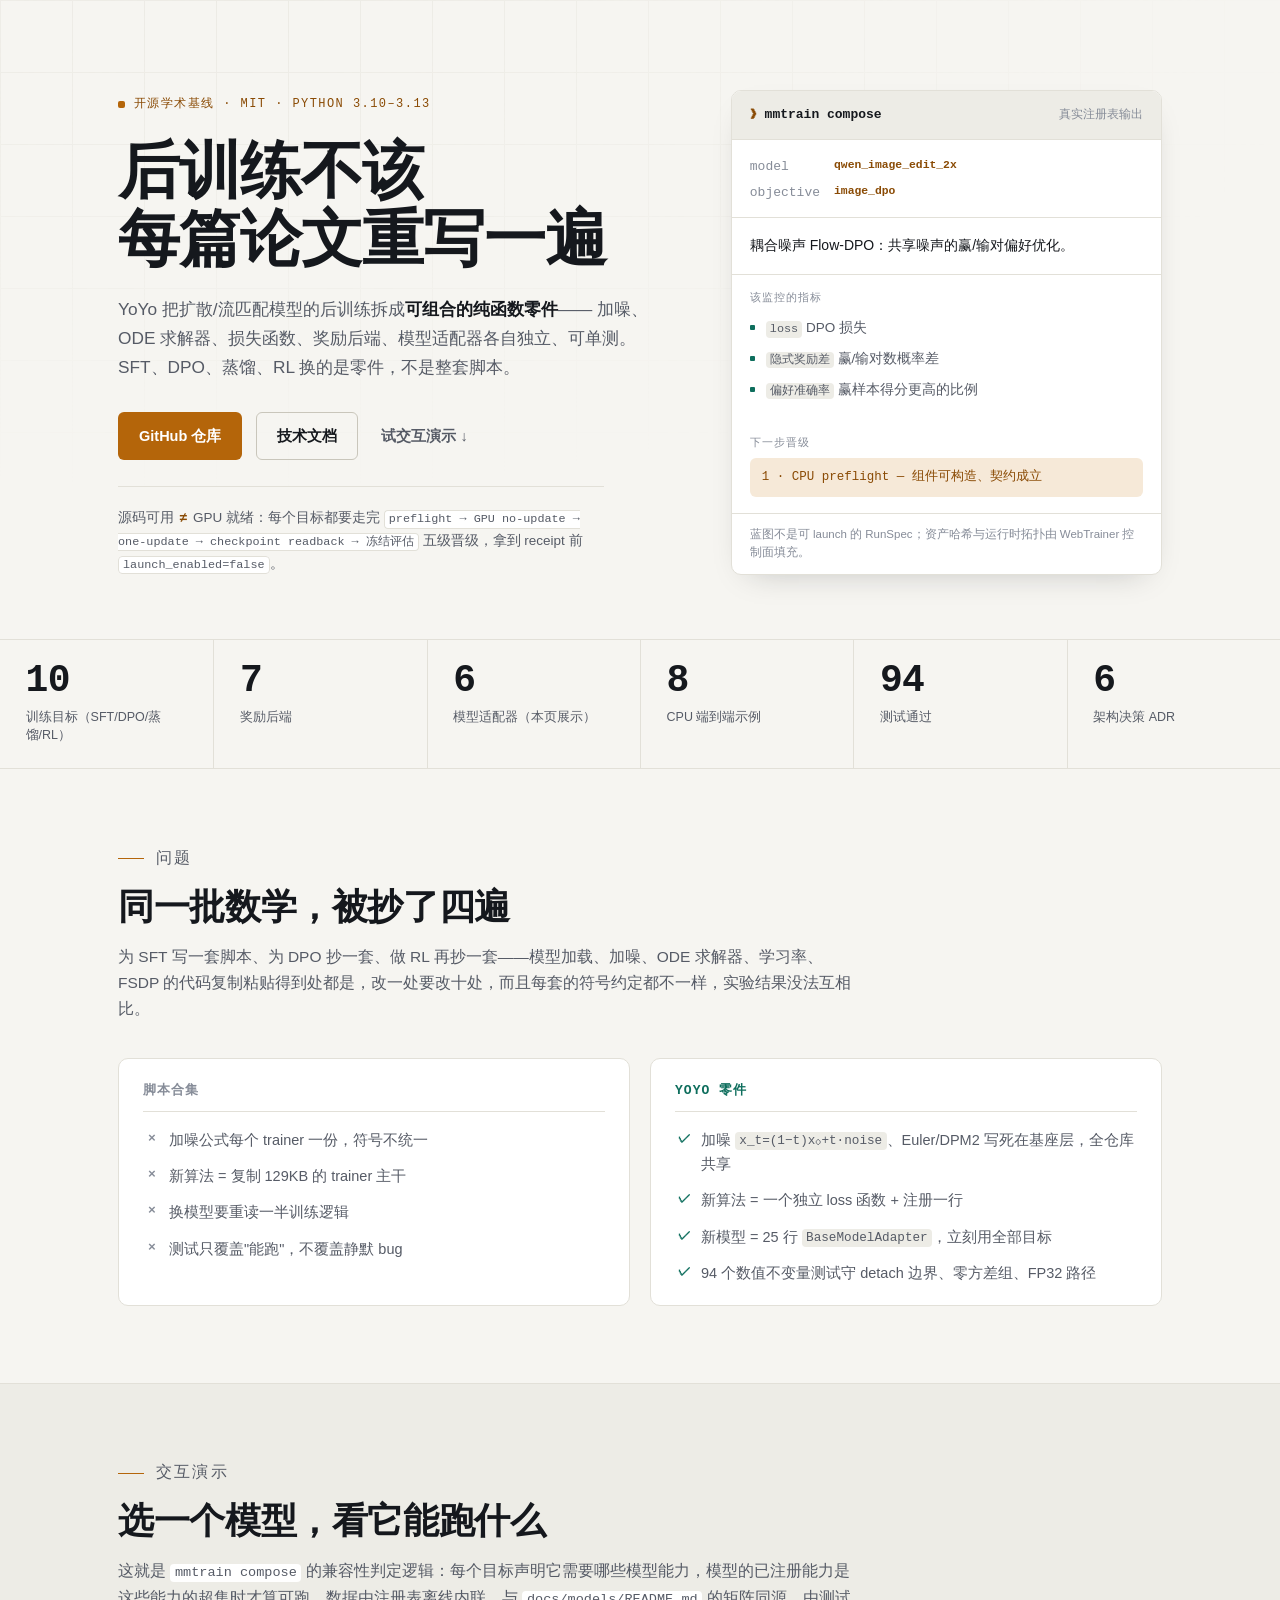
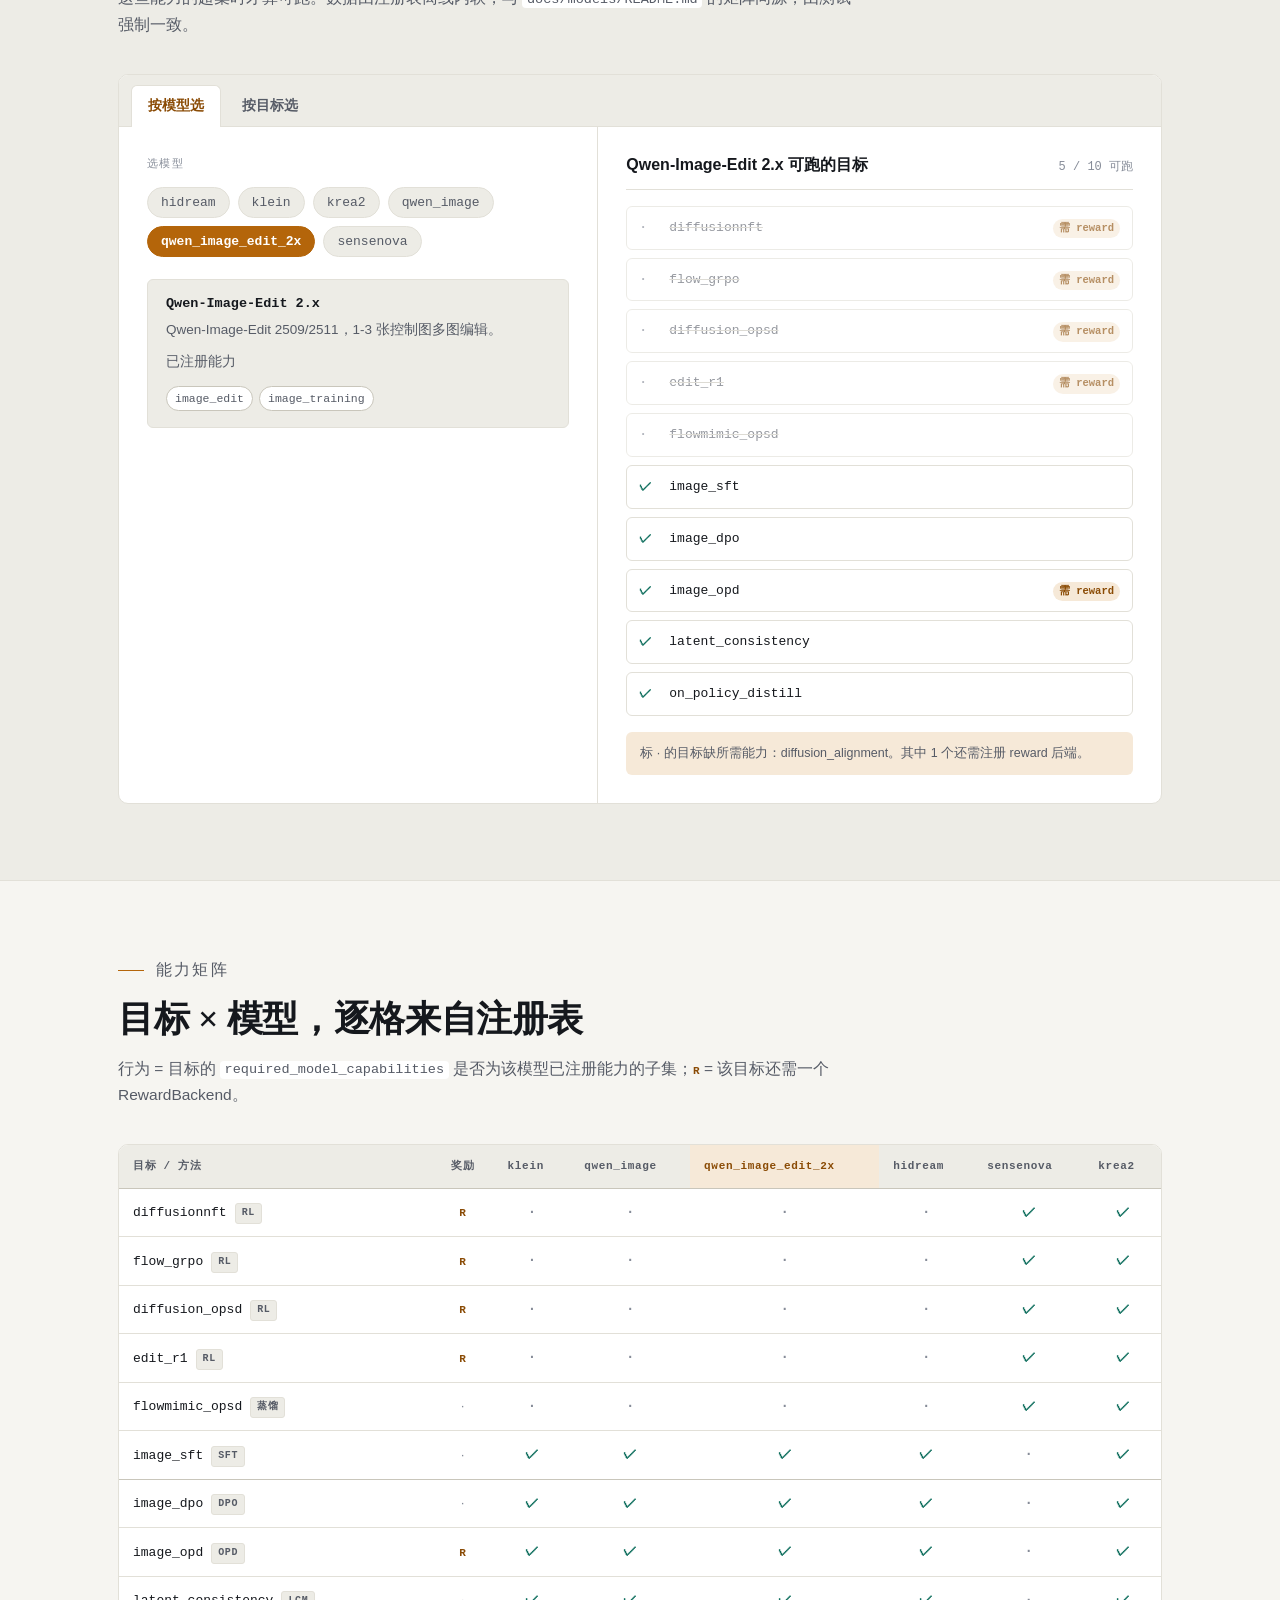
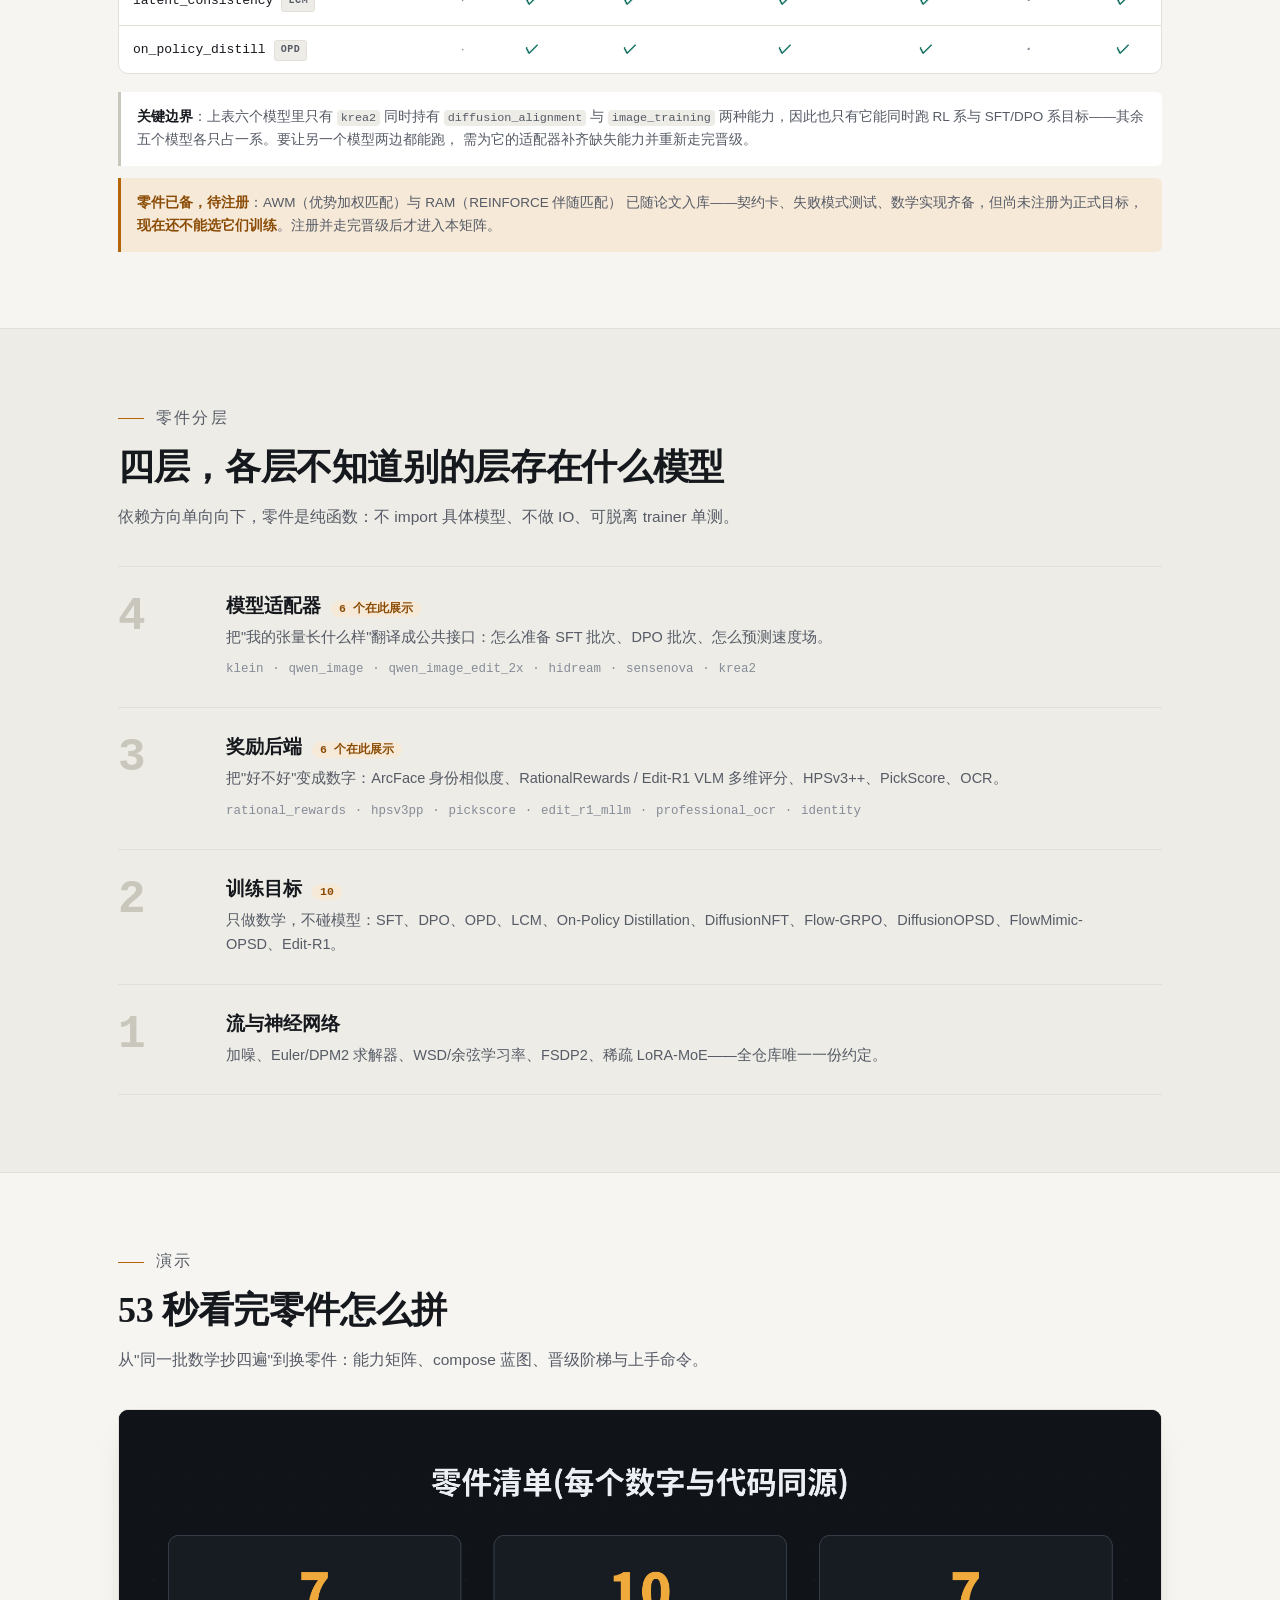
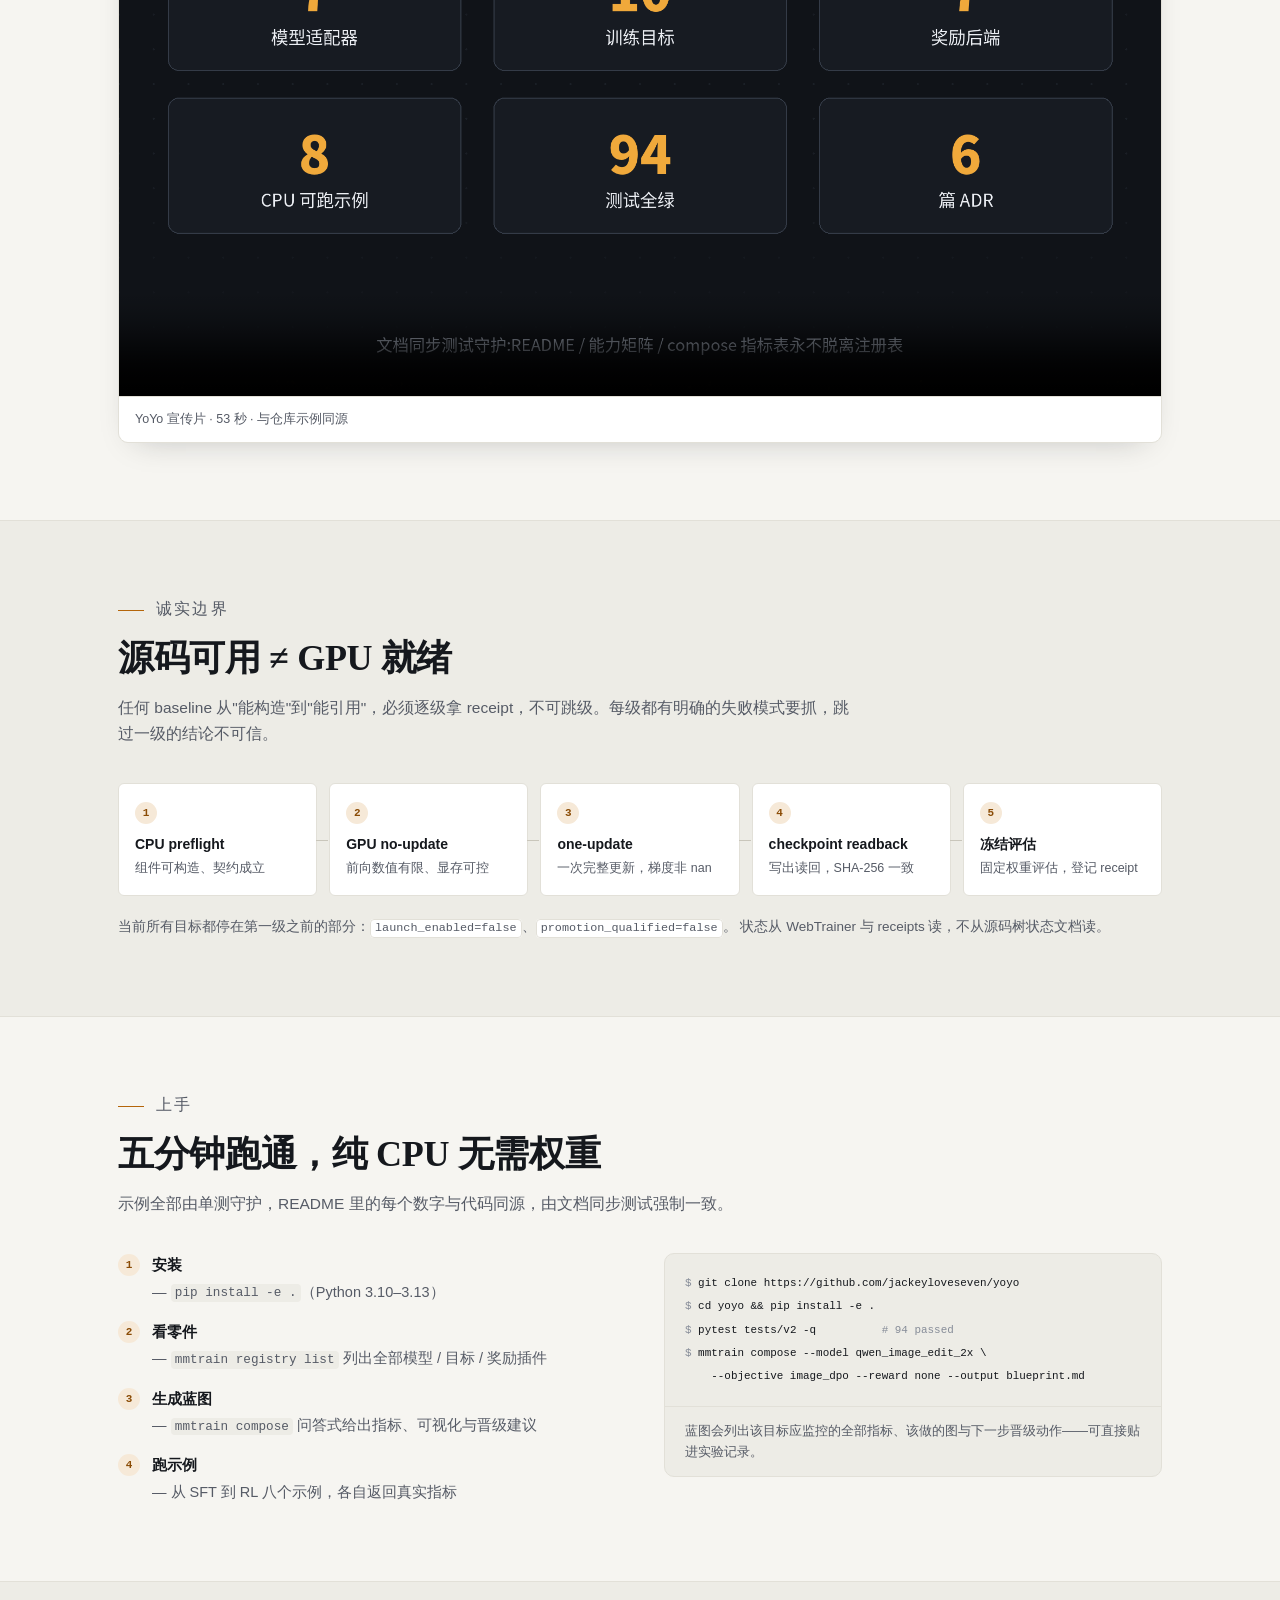
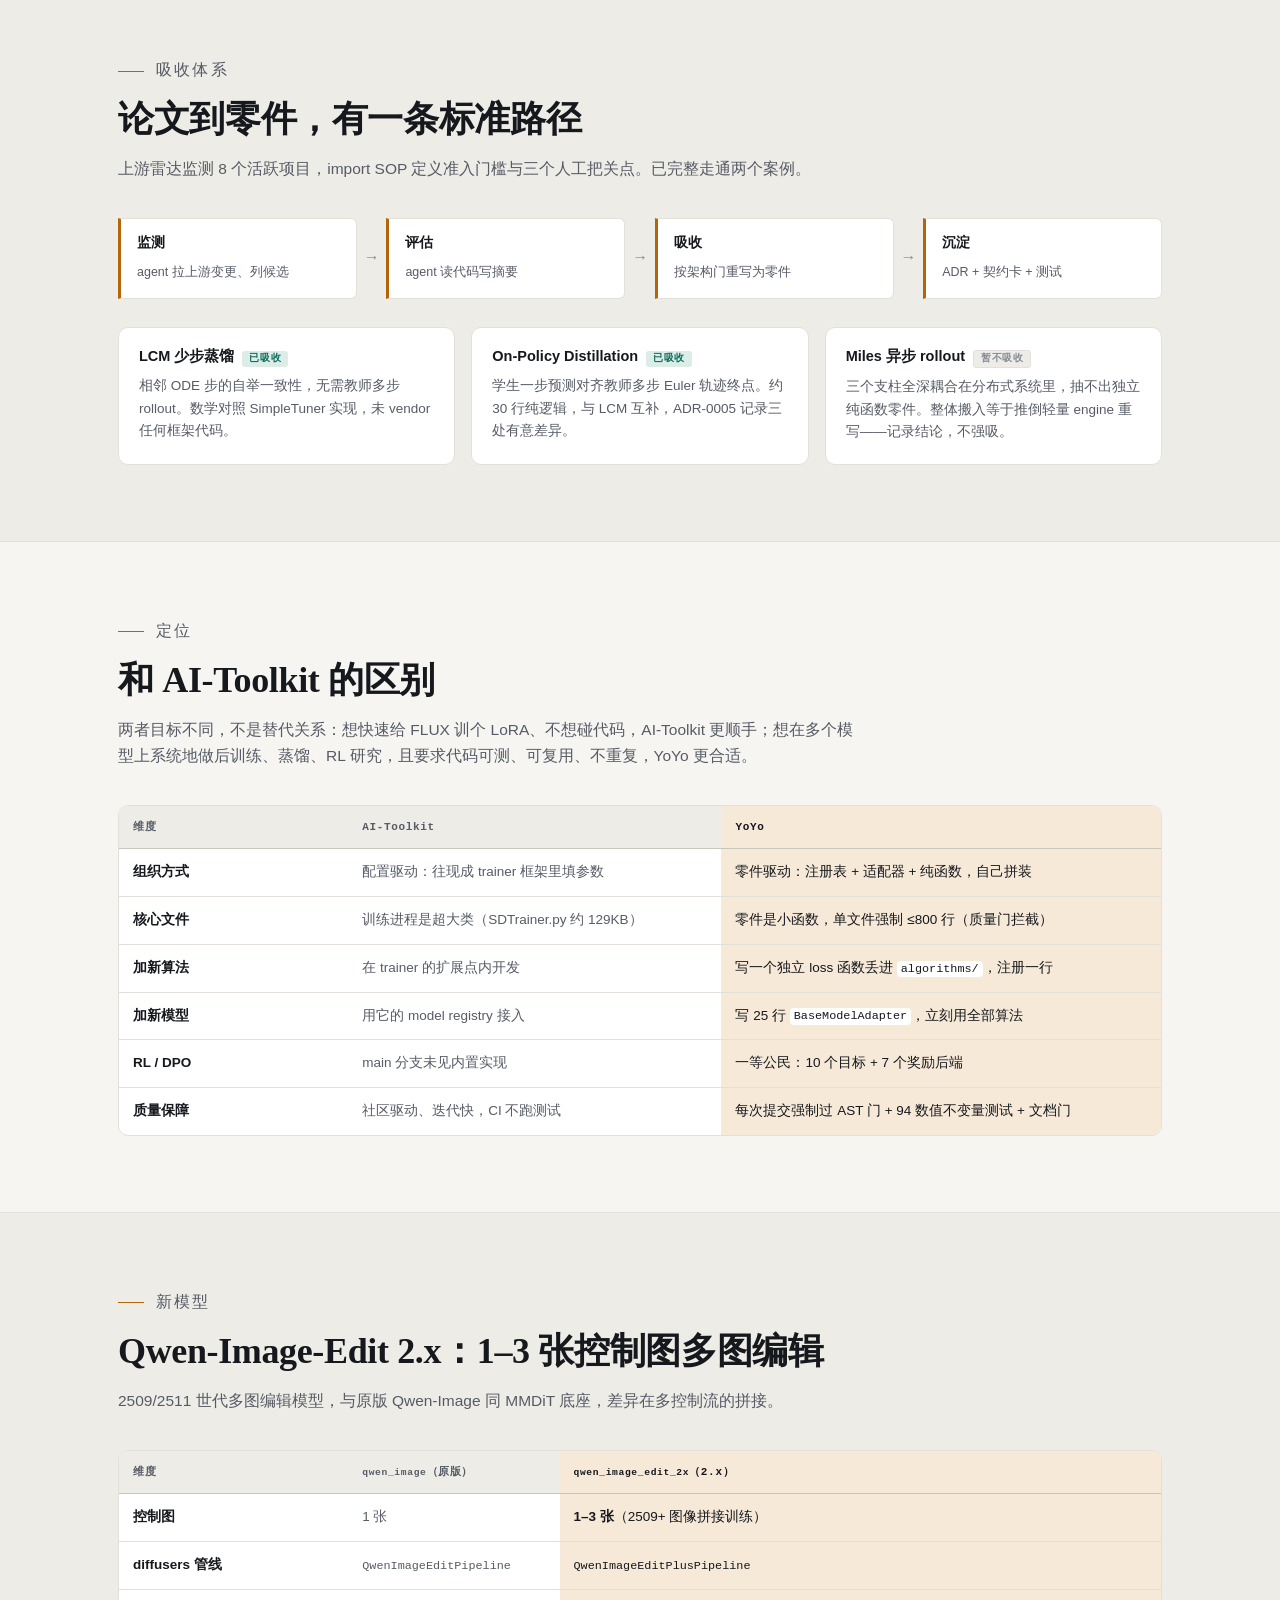
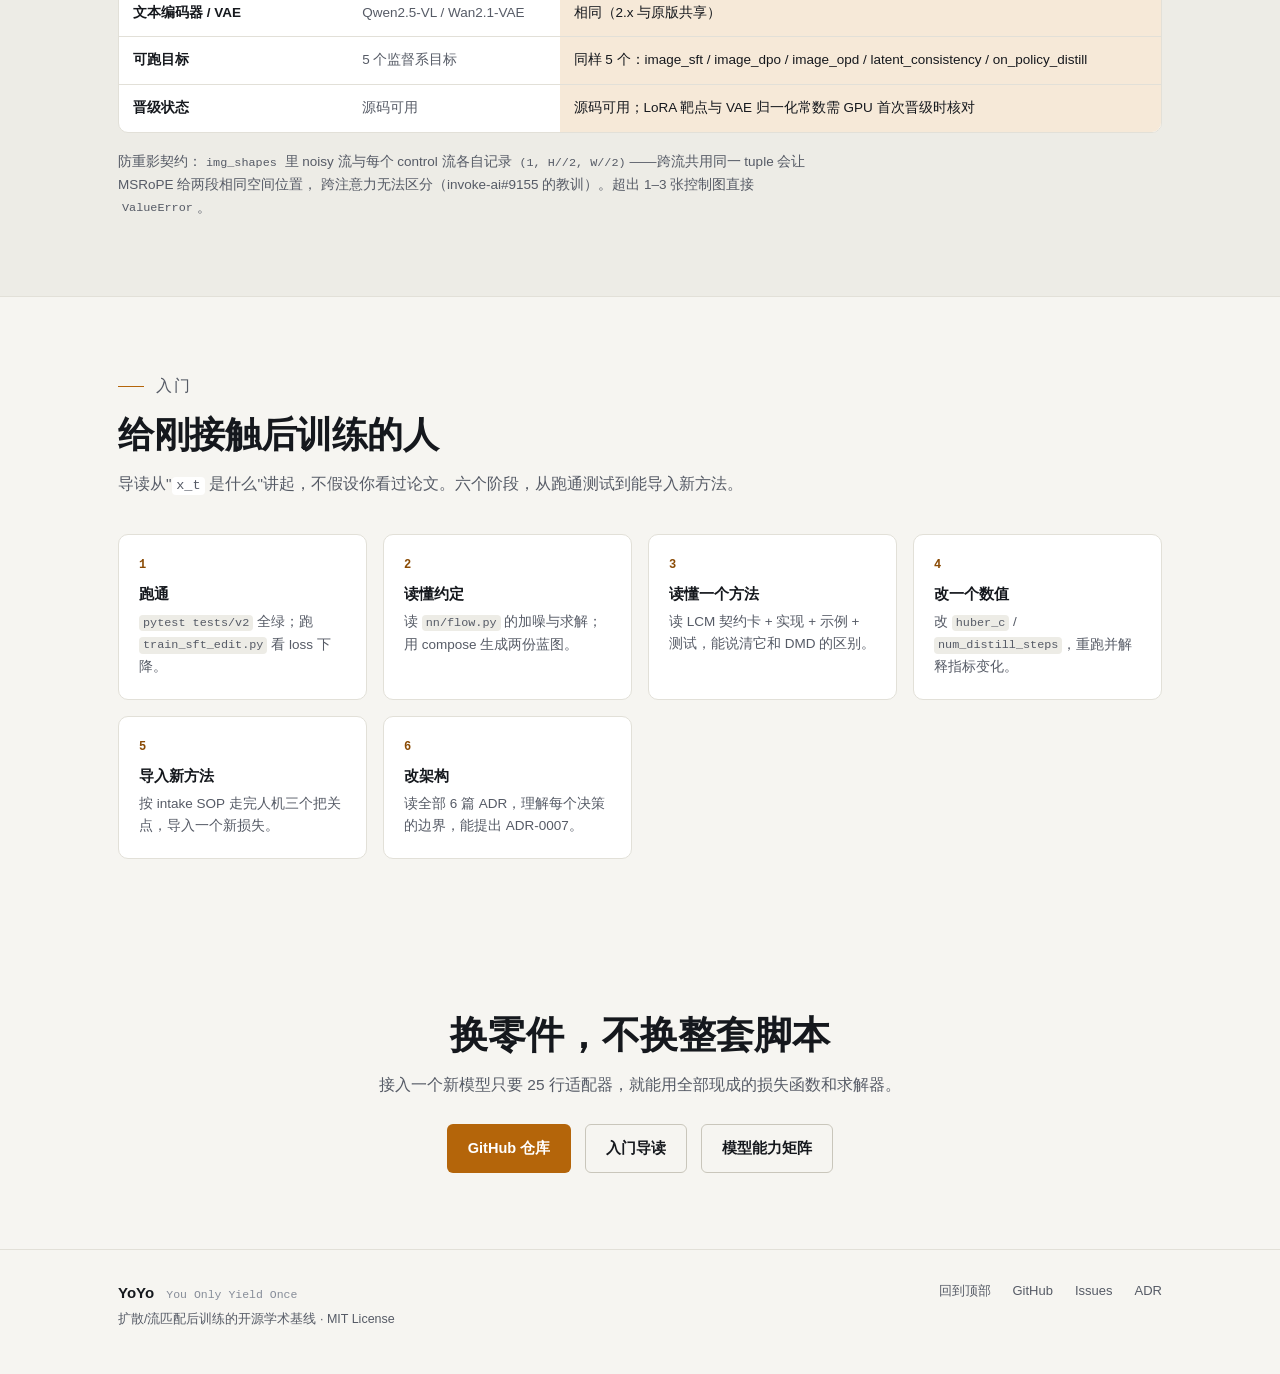
==== site/index.html @ becdcb2d "feat: Pages 页面全面重设计 + 程序化宣传视频(琥珀学术风) 页面(site/ 全面重做,子代理完成、主线核验): - 单页 10 节结构,明暗双主题(WCAG 逐对验算),系统字体栈,无" ====
<!doctype html>
<html lang="zh-CN">
<head>
<meta charset="utf-8">
<meta name="viewport" content="width=device-width, initial-scale=1">
<title>YoYo — 扩散后训练的可组合零件库 | You Only Yield Once</title>
<meta name="description" content="YoYo 把扩散/流匹配模型的后训练拆成可组合的纯函数零件：7 个模型适配器、10 个训练目标、7 个奖励后端，同一套加噪与求解器约定。开源学术基线，不是又一个训练脚本合集。">
<meta name="color-scheme" content="light dark">
<meta name="theme-color" content="#F6F5F1" media="(prefers-color-scheme: light)">
<meta name="theme-color" content="#101318" media="(prefers-color-scheme: dark)">
<link rel="canonical" href="https://jackeyloveseven.github.io/yoyo/">
<meta property="og:type" content="website">
<meta property="og:site_name" content="YoYo">
<meta property="og:title" content="YoYo — 扩散后训练的可组合零件库">
<meta property="og:description" content="SFT、DPO、蒸馏、RL 不各写一套脚本。7 个模型适配器、10 个训练目标、7 个奖励后端，同一套零件拼装。开源学术基线。">
<meta property="og:image" content="assets/og.png">
<meta property="og:url" content="https://jackeyloveseven.github.io/yoyo/">
<meta name="twitter:card" content="summary_large_image">
<link rel="icon" href="assets/favicon.svg" type="image/svg+xml">
<link rel="stylesheet" href="assets/site.css">
<script>document.documentElement.className += " js";</script>
<script src="assets/registry-data.js" defer></script>
<script src="assets/compose-explorer.js" defer></script>
</head>
<body>
<a class="skip" href="#main">跳到主要内容</a>

<header class="hero" id="top">
  <div class="wrap hero-grid">
    <div class="hero-copy">
      <p class="eyebrow"><span class="dot" aria-hidden="true"></span>开源学术基线 · MIT · Python 3.10–3.13</p>
      <h1>后训练不该<br>每篇论文重写一遍</h1>
      <p class="lede">
        YoYo 把扩散/流匹配模型的后训练拆成<strong>可组合的纯函数零件</strong>——
        加噪、ODE 求解器、损失函数、奖励后端、模型适配器各自独立、可单测。
        SFT、DPO、蒸馏、RL 换的是零件，不是整套脚本。
      </p>
      <div class="cta-row">
        <a class="btn btn-primary" href="https://github.com/jackeyloveseven/yoyo">GitHub 仓库</a>
        <a class="btn btn-ghost" href="https://github.com/jackeyloveseven/yoyo#readme">技术文档</a>
        <a class="btn btn-quiet" href="#explorer">试交互演示 ↓</a>
      </div>
      <p class="hero-note">
        源码可用 <span class="neq">≠</span> GPU 就绪：每个目标都要走完
        <code>preflight → GPU no-update → one-update → checkpoint readback → 冻结评估</code>
        五级晋级，拿到 receipt 前 <code>launch_enabled=false</code>。
      </p>
    </div>

    <aside class="hero-panel" aria-label="mmtrain compose 蓝图预览">
      <div class="panel-head">
        <span class="panel-title">mmtrain compose</span>
        <span class="panel-sub">真实注册表输出</span>
      </div>
      <div class="panel-pick">
        <span class="k">model</span><span class="v mono">qwen_image_edit_2x</span>
        <span class="k">objective</span><span class="v mono">image_dpo</span>
      </div>
      <p class="panel-summary" id="hero-summary">耦合噪声 Flow-DPO：共享噪声的赢/输对偏好优化。</p>
      <p class="panel-label">该监控的指标</p>
      <ul class="panel-list" id="hero-metrics">
        <li><code>loss</code> DPO 损失</li>
        <li><code>隐式奖励差</code> 赢/输对数概率差</li>
        <li><code>偏好准确率</code> 赢样本得分更高的比例</li>
      </ul>
      <p class="panel-label">下一步晋级</p>
      <p class="panel-next" id="hero-next">1 · CPU preflight — 组件可构造、契约成立</p>
      <p class="panel-foot">蓝图不是可 launch 的 RunSpec；资产哈希与运行时拓扑由 WebTrainer 控制面填充。</p>
    </aside>
  </div>

  <div class="stats" role="list">
    <div class="stat" role="listitem"><span class="num">10</span><span class="lbl">训练目标（SFT/DPO/蒸馏/RL）</span></div>
    <div class="stat" role="listitem"><span class="num">7</span><span class="lbl">奖励后端</span></div>
    <div class="stat" role="listitem"><span class="num">6</span><span class="lbl">模型适配器（本页展示）</span></div>
    <div class="stat" role="listitem"><span class="num">8</span><span class="lbl">CPU 端到端示例</span></div>
    <div class="stat" role="listitem"><span class="num">94</span><span class="lbl">测试通过</span></div>
    <div class="stat" role="listitem"><span class="num">6</span><span class="lbl">架构决策 ADR</span></div>
  </div>
</header>

<main id="main">

<section class="sec" id="problem">
  <div class="wrap">
    <div class="sec-head">
      <p class="sec-eyebrow">问题</p>
      <h2>同一批数学，被抄了四遍</h2>
      <p>为 SFT 写一套脚本、为 DPO 抄一套、做 RL 再抄一套——模型加载、加噪、ODE 求解器、学习率、FSDP 的代码复制粘贴得到处都是，改一处要改十处，而且每套的符号约定都不一样，实验结果没法互相比。</p>
    </div>
    <div class="duo">
      <div class="duo-col">
        <h3 class="duo-h3 bad">脚本合集</h3>
        <ul class="ticks">
          <li data-x="1">加噪公式每个 trainer 一份，符号不统一</li>
          <li data-x="1">新算法 = 复制 129KB 的 trainer 主干</li>
          <li data-x="1">换模型要重读一半训练逻辑</li>
          <li data-x="1">测试只覆盖"能跑"，不覆盖静默 bug</li>
        </ul>
      </div>
      <div class="duo-col">
        <h3 class="duo-h3 good">YoYo 零件</h3>
        <ul class="ticks">
          <li>加噪 <code>x_t=(1−t)x₀+t·noise</code>、Euler/DPM2 写死在基座层，全仓库共享</li>
          <li>新算法 = 一个独立 loss 函数 + 注册一行</li>
          <li>新模型 = 25 行 <code>BaseModelAdapter</code>，立刻用全部目标</li>
          <li>94 个数值不变量测试守 detach 边界、零方差组、FP32 路径</li>
        </ul>
      </div>
    </div>
  </div>
</section>

<section class="sec sec-alt" id="explorer">
  <div class="wrap">
    <div class="sec-head">
      <p class="sec-eyebrow">交互演示</p>
      <h2>选一个模型，看它能跑什么</h2>
      <p>这就是 <code>mmtrain compose</code> 的兼容性判定逻辑：每个目标声明它需要哪些模型能力，模型的已注册能力是这些能力的超集时才算可跑。数据由注册表离线内联，与 <code>docs/models/README.md</code> 的矩阵同源，由测试强制一致。</p>
    </div>

    <div class="explorer" id="explorer-app">
      <div class="ex-controls" role="tablist" aria-label="演示模式">
        <button class="ex-mode is-active" role="tab" aria-selected="true" data-mode="model">按模型选</button>
        <button class="ex-mode" role="tab" aria-selected="false" data-mode="objective">按目标选</button>
      </div>

      <div class="ex-body">
        <div class="ex-panel">
          <p class="ex-panel-label" id="ex-pick-label">选模型</p>
          <div class="chips" id="ex-chips"></div>
          <div class="ex-detail" id="ex-detail"></div>
        </div>

        <div class="ex-out">
          <div class="ex-out-head">
            <h3 id="ex-out-title">可跑目标</h3>
            <span class="ex-count" id="ex-count"></span>
          </div>
          <ul class="ex-list" id="ex-list"></ul>
          <p class="ex-hint" id="ex-hint"></p>
        </div>
      </div>

      <p class="ex-noscript" id="ex-noscript">
        静态视图：<code>klein</code> / <code>qwen_image</code> / <code>qwen_image_edit_2x</code> /
        <code>hidream</code> 可跑 image_sft、image_dpo、image_opd、latent_consistency、on_policy_distill 五个监督系目标；
        <code>sensenova</code> 可跑 RL 系五个目标（diffusionnft、flow_grpo、diffusion_opsd、edit_r1、flowmimic_opsd）；
        <code>krea2</code> 是上表六个模型里唯一同时持有两系能力的，十个目标全可跑。
        其余模型各只占一系——这一边界由注册表强制，文档不会脱离代码。
      </p>
    </div>
  </div>
</section>

<section class="sec" id="matrix">
  <div class="wrap">
    <div class="sec-head">
      <p class="sec-eyebrow">能力矩阵</p>
      <h2>目标 × 模型，逐格来自注册表</h2>
      <p>行为 = 目标的 <code>required_model_capabilities</code> 是否为该模型已注册能力的子集；<span class="req">R</span> = 该目标还需一个 RewardBackend。</p>
    </div>

    <div class="table-scroll" tabindex="0" role="region" aria-label="能力兼容矩阵">
      <table class="matrix">
        <caption class="sr-only">训练目标与模型的能力兼容矩阵</caption>
        <thead>
          <tr>
            <th scope="col" class="col-obj">目标 / 方法</th>
            <th scope="col" class="col-req">奖励</th>
            <th scope="col">klein</th>
            <th scope="col">qwen_image</th>
            <th scope="col" class="col-hl">qwen_image_edit_2x</th>
            <th scope="col">hidream</th>
            <th scope="col">sensenova</th>
            <th scope="col">krea2</th>
          </tr>
        </thead>
        <tbody>
          <tr>
            <th scope="row" class="col-obj"><span class="oid mono">diffusionnft</span><span class="tag">RL</span></th>
            <td class="col-req"><span class="req">R</span></td>
            <td><span class="mk mk-no" aria-label="不可跑">·</span></td>
            <td><span class="mk mk-no">·</span></td>
            <td><span class="mk mk-no">·</span></td>
            <td><span class="mk mk-no">·</span></td>
            <td><span class="mk mk-yes">✓</span></td>
            <td><span class="mk mk-yes">✓</span></td>
          </tr>
          <tr>
            <th scope="row" class="col-obj"><span class="oid mono">flow_grpo</span><span class="tag">RL</span></th>
            <td class="col-req"><span class="req">R</span></td>
            <td><span class="mk mk-no">·</span></td>
            <td><span class="mk mk-no">·</span></td>
            <td><span class="mk mk-no">·</span></td>
            <td><span class="mk mk-no">·</span></td>
            <td><span class="mk mk-yes">✓</span></td>
            <td><span class="mk mk-yes">✓</span></td>
          </tr>
          <tr>
            <th scope="row" class="col-obj"><span class="oid mono">diffusion_opsd</span><span class="tag">RL</span></th>
            <td class="col-req"><span class="req">R</span></td>
            <td><span class="mk mk-no">·</span></td>
            <td><span class="mk mk-no">·</span></td>
            <td><span class="mk mk-no">·</span></td>
            <td><span class="mk mk-no">·</span></td>
            <td><span class="mk mk-yes">✓</span></td>
            <td><span class="mk mk-yes">✓</span></td>
          </tr>
          <tr>
            <th scope="row" class="col-obj"><span class="oid mono">edit_r1</span><span class="tag">RL</span></th>
            <td class="col-req"><span class="req">R</span></td>
            <td><span class="mk mk-no">·</span></td>
            <td><span class="mk mk-no">·</span></td>
            <td><span class="mk mk-no">·</span></td>
            <td><span class="mk mk-no">·</span></td>
            <td><span class="mk mk-yes">✓</span></td>
            <td><span class="mk mk-yes">✓</span></td>
          </tr>
          <tr>
            <th scope="row" class="col-obj"><span class="oid mono">flowmimic_opsd</span><span class="tag">蒸馏</span></th>
            <td class="col-req"><span class="mk-none">·</span></td>
            <td><span class="mk mk-no">·</span></td>
            <td><span class="mk mk-no">·</span></td>
            <td><span class="mk mk-no">·</span></td>
            <td><span class="mk mk-no">·</span></td>
            <td><span class="mk mk-yes">✓</span></td>
            <td><span class="mk mk-yes">✓</span></td>
          </tr>
          <tr class="row-sep">
            <th scope="row" class="col-obj"><span class="oid mono">image_sft</span><span class="tag">SFT</span></th>
            <td class="col-req"><span class="mk-none">·</span></td>
            <td><span class="mk mk-yes">✓</span></td>
            <td><span class="mk mk-yes">✓</span></td>
            <td><span class="mk mk-yes">✓</span></td>
            <td><span class="mk mk-yes">✓</span></td>
            <td><span class="mk mk-no">·</span></td>
            <td><span class="mk mk-yes">✓</span></td>
          </tr>
          <tr>
            <th scope="row" class="col-obj"><span class="oid mono">image_dpo</span><span class="tag">DPO</span></th>
            <td class="col-req"><span class="mk-none">·</span></td>
            <td><span class="mk mk-yes">✓</span></td>
            <td><span class="mk mk-yes">✓</span></td>
            <td><span class="mk mk-yes">✓</span></td>
            <td><span class="mk mk-yes">✓</span></td>
            <td><span class="mk mk-no">·</span></td>
            <td><span class="mk mk-yes">✓</span></td>
          </tr>
          <tr>
            <th scope="row" class="col-obj"><span class="oid mono">image_opd</span><span class="tag">OPD</span></th>
            <td class="col-req"><span class="req">R</span></td>
            <td><span class="mk mk-yes">✓</span></td>
            <td><span class="mk mk-yes">✓</span></td>
            <td><span class="mk mk-yes">✓</span></td>
            <td><span class="mk mk-yes">✓</span></td>
            <td><span class="mk mk-no">·</span></td>
            <td><span class="mk mk-yes">✓</span></td>
          </tr>
          <tr>
            <th scope="row" class="col-obj"><span class="oid mono">latent_consistency</span><span class="tag">LCM</span></th>
            <td class="col-req"><span class="mk-none">·</span></td>
            <td><span class="mk mk-yes">✓</span></td>
            <td><span class="mk mk-yes">✓</span></td>
            <td><span class="mk mk-yes">✓</span></td>
            <td><span class="mk mk-yes">✓</span></td>
            <td><span class="mk mk-no">·</span></td>
            <td><span class="mk mk-yes">✓</span></td>
          </tr>
          <tr>
            <th scope="row" class="col-obj"><span class="oid mono">on_policy_distill</span><span class="tag">OPD</span></th>
            <td class="col-req"><span class="mk-none">·</span></td>
            <td><span class="mk mk-yes">✓</span></td>
            <td><span class="mk mk-yes">✓</span></td>
            <td><span class="mk mk-yes">✓</span></td>
            <td><span class="mk mk-yes">✓</span></td>
            <td><span class="mk mk-no">·</span></td>
            <td><span class="mk mk-yes">✓</span></td>
          </tr>
        </tbody>
      </table>
    </div>

    <div class="callouts">
      <p class="callout">
        <b>关键边界</b>：上表六个模型里只有 <code>krea2</code> 同时持有
        <code>diffusion_alignment</code> 与 <code>image_training</code> 两种能力，因此也只有它能同时跑
        RL 系与 SFT/DPO 系目标——其余五个模型各只占一系。要让另一个模型两边都能跑，
        需为它的适配器补齐缺失能力并重新走完晋级。
      </p>
      <p class="callout callout-pending">
        <b>零件已备，待注册</b>：AWM（优势加权匹配）与 RAM（REINFORCE 伴随匹配）
        已随论文入库——契约卡、失败模式测试、数学实现齐备，但尚未注册为正式目标，
        <b>现在还不能选它们训练</b>。注册并走完晋级后才进入本矩阵。
      </p>
    </div>
  </div>
</section>

<section class="sec sec-alt" id="layers">
  <div class="wrap">
    <div class="sec-head">
      <p class="sec-eyebrow">零件分层</p>
      <h2>四层，各层不知道别的层存在什么模型</h2>
      <p>依赖方向单向向下，零件是纯函数：不 import 具体模型、不做 IO、可脱离 trainer 单测。</p>
    </div>
    <ol class="layers">
      <li class="layer">
        <span class="layer-n">4</span>
        <div class="layer-body">
          <h3>模型适配器 <span class="layer-count mono">6 个在此展示</span></h3>
          <p>把"我的张量长什么样"翻译成公共接口：怎么准备 SFT 批次、DPO 批次、怎么预测速度场。</p>
          <p class="layer-models mono">klein · qwen_image · qwen_image_edit_2x · hidream · sensenova · krea2</p>
        </div>
      </li>
      <li class="layer">
        <span class="layer-n">3</span>
        <div class="layer-body">
          <h3>奖励后端 <span class="layer-count mono">6 个在此展示</span></h3>
          <p>把"好不好"变成数字：ArcFace 身份相似度、RationalRewards / Edit-R1 VLM 多维评分、HPSv3++、PickScore、OCR。</p>
          <p class="layer-models mono">rational_rewards · hpsv3pp · pickscore · edit_r1_mllm · professional_ocr · identity</p>
        </div>
      </li>
      <li class="layer">
        <span class="layer-n">2</span>
        <div class="layer-body">
          <h3>训练目标 <span class="layer-count mono">10</span></h3>
          <p>只做数学，不碰模型：SFT、DPO、OPD、LCM、On-Policy Distillation、DiffusionNFT、Flow-GRPO、DiffusionOPSD、FlowMimic-OPSD、Edit-R1。</p>
        </div>
      </li>
      <li class="layer">
        <span class="layer-n">1</span>
        <div class="layer-body">
          <h3>流与神经网络</h3>
          <p>加噪、Euler/DPM2 求解器、WSD/余弦学习率、FSDP2、稀疏 LoRA-MoE——全仓库唯一一份约定。</p>
        </div>
      </li>
    </ol>
  </div>
</section>

<section class="sec" id="video">
  <div class="wrap">
    <div class="sec-head">
      <p class="sec-eyebrow">演示</p>
      <h2>53 秒看完零件怎么拼</h2>
      <p>从"同一批数学抄四遍"到换零件：能力矩阵、compose 蓝图、晋级阶梯与上手命令。</p>
    </div>
    <figure class="video">
      <video controls muted playsinline preload="metadata" poster="assets/promo_poster.png">
        <source src="assets/promo.mp4" type="video/mp4">
        你的浏览器不支持内联视频，可在 <a href="https://github.com/jackeyloveseven/yoyo">GitHub 仓库</a>查看示例脚本。
      </video>
      <figcaption>YoYo 宣传片 · 53 秒 · 与仓库示例同源</figcaption>
    </figure>
  </div>
</section>

<section class="sec sec-alt" id="promotion">
  <div class="wrap">
    <div class="sec-head">
      <p class="sec-eyebrow">诚实边界</p>
      <h2>源码可用 ≠ GPU 就绪</h2>
      <p>任何 baseline 从"能构造"到"能引用"，必须逐级拿 receipt，不可跳级。每级都有明确的失败模式要抓，跳过一级的结论不可信。</p>
    </div>
    <ol class="ladder">
      <li class="rung"><span class="rung-n mono">1</span><div><h3>CPU preflight</h3><p>组件可构造、契约成立</p></div></li>
      <li class="rung"><span class="rung-n mono">2</span><div><h3>GPU no-update</h3><p>前向数值有限、显存可控</p></div></li>
      <li class="rung"><span class="rung-n mono">3</span><div><h3>one-update</h3><p>一次完整更新，梯度非 nan</p></div></li>
      <li class="rung"><span class="rung-n mono">4</span><div><h3>checkpoint readback</h3><p>写出读回，SHA-256 一致</p></div></li>
      <li class="rung"><span class="rung-n mono">5</span><div><h3>冻结评估</h3><p>固定权重评估，登记 receipt</p></div></li>
    </ol>
    <p class="ladder-foot">
      当前所有目标都停在第一级之前的部分：<code>launch_enabled=false</code>、<code>promotion_qualified=false</code>。
      状态从 WebTrainer 与 receipts 读，不从源码树状态文档读。
    </p>
  </div>
</section>

<section class="sec" id="start">
  <div class="wrap">
    <div class="sec-head">
      <p class="sec-eyebrow">上手</p>
      <h2>五分钟跑通，纯 CPU 无需权重</h2>
      <p>示例全部由单测守护，README 里的每个数字与代码同源，由文档同步测试强制一致。</p>
    </div>
    <div class="start-grid">
      <ol class="steps">
        <li><b>安装</b> — <code>pip install -e .</code>（Python 3.10–3.13）</li>
        <li><b>看零件</b> — <code>mmtrain registry list</code> 列出全部模型 / 目标 / 奖励插件</li>
        <li><b>生成蓝图</b> — <code>mmtrain compose</code> 问答式给出指标、可视化与晋级建议</li>
        <li><b>跑示例</b> — 从 SFT 到 RL 八个示例，各自返回真实指标</li>
      </ol>
      <div class="code-block">
        <pre><code><span class="c">$</span> git clone https://github.com/jackeyloveseven/yoyo
<span class="c">$</span> cd yoyo &amp;&amp; pip install -e .
<span class="c">$</span> pytest tests/v2 -q          <span class="c"># 94 passed</span>
<span class="c">$</span> mmtrain compose --model qwen_image_edit_2x \
    --objective image_dpo --reward none --output blueprint.md</code></pre>
        <p class="code-note">蓝图会列出该目标应监控的全部指标、该做的图与下一步晋级动作——可直接贴进实验记录。</p>
      </div>
    </div>
  </div>
</section>

<section class="sec sec-alt" id="sourcing">
  <div class="wrap">
    <div class="sec-head">
      <p class="sec-eyebrow">吸收体系</p>
      <h2>论文到零件，有一条标准路径</h2>
      <p>上游雷达监测 8 个活跃项目，import SOP 定义准入门槛与三个人工把关点。已完整走通两个案例。</p>
    </div>
    <div class="flow">
      <div class="flow-step"><b>监测</b><span>agent 拉上游变更、列候选</span></div>
      <div class="flow-arrow" aria-hidden="true">→</div>
      <div class="flow-step"><b>评估</b><span>agent 读代码写摘要</span></div>
      <div class="flow-arrow" aria-hidden="true">→</div>
      <div class="flow-step"><b>吸收</b><span>按架构门重写为零件</span></div>
      <div class="flow-arrow" aria-hidden="true">→</div>
      <div class="flow-step"><b>沉淀</b><span>ADR + 契约卡 + 测试</span></div>
    </div>
    <div class="cases">
      <article class="case">
        <h3>LCM 少步蒸馏 <span class="case-badge">已吸收</span></h3>
        <p>相邻 ODE 步的自举一致性，无需教师多步 rollout。数学对照 SimpleTuner 实现，未 vendor 任何框架代码。</p>
      </article>
      <article class="case">
        <h3>On-Policy Distillation <span class="case-badge">已吸收</span></h3>
        <p>学生一步预测对齐教师多步 Euler 轨迹终点。约 30 行纯逻辑，与 LCM 互补，ADR-0005 记录三处有意差异。</p>
      </article>
      <article class="case case-not">
        <h3>Miles 异步 rollout <span class="case-badge case-badge-no">暂不吸收</span></h3>
        <p>三个支柱全深耦合在分布式系统里，抽不出独立纯函数零件。整体搬入等于推倒轻量 engine 重写——记录结论，不强吸。</p>
      </article>
    </div>
  </div>
</section>

<section class="sec" id="compare">
  <div class="wrap">
    <div class="sec-head">
      <p class="sec-eyebrow">定位</p>
      <h2>和 AI-Toolkit 的区别</h2>
      <p>两者目标不同，不是替代关系：想快速给 FLUX 训个 LoRA、不想碰代码，AI-Toolkit 更顺手；想在多个模型上系统地做后训练、蒸馏、RL 研究，且要求代码可测、可复用、不重复，YoYo 更合适。</p>
    </div>
    <div class="table-scroll">
      <table class="compare">
        <thead>
          <tr><th scope="col">维度</th><th scope="col">AI-Toolkit</th><th scope="col" class="col-yoyo">YoYo</th></tr>
        </thead>
        <tbody>
          <tr><th scope="row">组织方式</th><td>配置驱动：往现成 trainer 框架里填参数</td><td class="col-yoyo">零件驱动：注册表 + 适配器 + 纯函数，自己拼装</td></tr>
          <tr><th scope="row">核心文件</th><td>训练进程是超大类（SDTrainer.py 约 129KB）</td><td class="col-yoyo">零件是小函数，单文件强制 ≤800 行（质量门拦截）</td></tr>
          <tr><th scope="row">加新算法</th><td>在 trainer 的扩展点内开发</td><td class="col-yoyo">写一个独立 loss 函数丢进 <code>algorithms/</code>，注册一行</td></tr>
          <tr><th scope="row">加新模型</th><td>用它的 model registry 接入</td><td class="col-yoyo">写 25 行 <code>BaseModelAdapter</code>，立刻用全部算法</td></tr>
          <tr><th scope="row">RL / DPO</th><td>main 分支未见内置实现</td><td class="col-yoyo">一等公民：10 个目标 + 7 个奖励后端</td></tr>
          <tr><th scope="row">质量保障</th><td>社区驱动、迭代快，CI 不跑测试</td><td class="col-yoyo">每次提交强制过 AST 门 + 94 数值不变量测试 + 文档门</td></tr>
        </tbody>
      </table>
    </div>
  </div>
</section>

<section class="sec sec-alt" id="qwen">
  <div class="wrap">
    <div class="sec-head">
      <p class="sec-eyebrow">新模型</p>
      <h2>Qwen-Image-Edit 2.x：1–3 张控制图多图编辑</h2>
      <p>2509/2511 世代多图编辑模型，与原版 Qwen-Image 同 MMDiT 底座，差异在多控制流的拼接。</p>
    </div>
    <div class="table-scroll">
      <table class="compare">
        <thead>
          <tr><th scope="col">维度</th><th scope="col"><span class="mono">qwen_image</span>（原版）</th><th scope="col" class="col-yoyo"><span class="mono">qwen_image_edit_2x</span>（2.x）</th></tr>
        </thead>
        <tbody>
          <tr><th scope="row">控制图</th><td>1 张</td><td class="col-yoyo"><b>1–3 张</b>（2509+ 图像拼接训练）</td></tr>
          <tr><th scope="row">diffusers 管线</th><td><span class="mono">QwenImageEditPipeline</span></td><td class="col-yoyo"><span class="mono">QwenImageEditPlusPipeline</span></td></tr>
          <tr><th scope="row">文本编码器 / VAE</th><td>Qwen2.5-VL / Wan2.1-VAE</td><td class="col-yoyo">相同（2.x 与原版共享）</td></tr>
          <tr><th scope="row">可跑目标</th><td>5 个监督系目标</td><td class="col-yoyo">同样 5 个：image_sft / image_dpo / image_opd / latent_consistency / on_policy_distill</td></tr>
          <tr><th scope="row">晋级状态</th><td>源码可用</td><td class="col-yoyo">源码可用；LoRA 靶点与 VAE 归一化常数需 GPU 首次晋级时核对</td></tr>
        </tbody>
      </table>
    </div>
    <p class="sec-foot">
      防重影契约：<code>img_shapes</code> 里 noisy 流与每个 control 流各自记录
      <code>(1, H//2, W//2)</code>——跨流共用同一 tuple 会让 MSRoPE 给两段相同空间位置，
      跨注意力无法区分（invoke-ai#9155 的教训）。超出 1–3 张控制图直接 <code>ValueError</code>。
    </p>
  </div>
</section>

<section class="sec" id="learn">
  <div class="wrap">
    <div class="sec-head">
      <p class="sec-eyebrow">入门</p>
      <h2>给刚接触后训练的人</h2>
      <p>导读从"<code>x_t</code> 是什么"讲起，不假设你看过论文。六个阶段，从跑通测试到能导入新方法。</p>
    </div>
    <div class="learn-grid">
      <div class="learn-card">
        <span class="learn-n mono">1</span>
        <h3>跑通</h3>
        <p><code>pytest tests/v2</code> 全绿；跑 <code>train_sft_edit.py</code> 看 loss 下降。</p>
      </div>
      <div class="learn-card">
        <span class="learn-n mono">2</span>
        <h3>读懂约定</h3>
        <p>读 <code>nn/flow.py</code> 的加噪与求解；用 compose 生成两份蓝图。</p>
      </div>
      <div class="learn-card">
        <span class="learn-n mono">3</span>
        <h3>读懂一个方法</h3>
        <p>读 LCM 契约卡 + 实现 + 示例 + 测试，能说清它和 DMD 的区别。</p>
      </div>
      <div class="learn-card">
        <span class="learn-n mono">4</span>
        <h3>改一个数值</h3>
        <p>改 <code>huber_c</code> / <code>num_distill_steps</code>，重跑并解释指标变化。</p>
      </div>
      <div class="learn-card">
        <span class="learn-n mono">5</span>
        <h3>导入新方法</h3>
        <p>按 intake SOP 走完人机三个把关点，导入一个新损失。</p>
      </div>
      <div class="learn-card">
        <span class="learn-n mono">6</span>
        <h3>改架构</h3>
        <p>读全部 6 篇 ADR，理解每个决策的边界，能提出 ADR-0007。</p>
      </div>
    </div>
  </div>
</section>

<section class="sec cta-final" id="cta">
  <div class="wrap">
    <h2>换零件，不换整套脚本</h2>
    <p>接入一个新模型只要 25 行适配器，就能用全部现成的损失函数和求解器。</p>
    <div class="cta-row">
      <a class="btn btn-primary" href="https://github.com/jackeyloveseven/yoyo">GitHub 仓库</a>
      <a class="btn btn-ghost" href="https://github.com/jackeyloveseven/yoyo/blob/main/docs/onboarding.md">入门导读</a>
      <a class="btn btn-ghost" href="https://github.com/jackeyloveseven/yoyo/blob/main/docs/models/README.md">模型能力矩阵</a>
    </div>
  </div>
</section>

</main>

<footer>
  <div class="wrap footer-grid">
    <div>
      <p class="foot-brand">YoYo <span class="foot-exp">You Only Yield Once</span></p>
      <p class="foot-note">扩散/流匹配后训练的开源学术基线 · MIT License</p>
    </div>
    <nav class="foot-nav" aria-label="页脚导航">
      <a href="#top">回到顶部</a>
      <a href="https://github.com/jackeyloveseven/yoyo">GitHub</a>
      <a href="https://github.com/jackeyloveseven/yoyo/issues">Issues</a>
      <a href="https://github.com/jackeyloveseven/yoyo/blob/main/docs/adr/README.md">ADR</a>
    </nav>
  </div>
</footer>

</body>
</html>
---- site/assets/site.css ----
/* ==========================================================================
   YoYo — GitHub Pages 宣传页样式
   单文件、无框架、明暗双主题。设计目标：学术基线的克制感，而非营销浮夸感。
   配色 token 见 :root；明暗两套均通过 WCAG AA（正文 ≥4.5:1，UI/大字 ≥3:1）。
   ========================================================================== */

:root {
  /* —— 背景层 —— */
  --bg: #f6f5f1;            /* 纸感暖白，页面底色 */
  --surface: #ffffff;       /* 卡片 / 表格 */
  --sunken: #edece6;        /* 内嵌块、代码块、交替节 */

  /* —— 前景层 —— */
  --fg: #15181d;            /* 主文字 */
  --fg-muted: #565b66;      /* 次要文字 */
  --fg-faint: #868c98;      /* 弱化文字 / 分隔标记 */

  /* —— 强调层 —— */
  --accent: #b4650a;        /* 琥珀：装饰、按钮、图形 */
  --accent-text: #8a4b05;   /* 琥珀文字：保证对比度的深一档 */
  --accent-soft: #f6e9d8;   /* 琥珀浅底 */
  --ink-on-accent: #ffffff; /* 压在 accent 上的字 */
  --mark: #0e6e5d;          /* 可跑 / 正向 */
  --mark-soft: #dcede8;
  --warn-soft: #f6e9d8;

  /* —— 线条与阴影 —— */
  --rule: #e2e0d8;
  --rule-strong: #c9c6bb;
  --shadow-md: 0 12px 32px -18px rgba(21, 24, 29, 0.28);

  /* —— 字体栈：优先系统字体，大陆访问不依赖外网 —— */
  --sans: -apple-system, BlinkMacSystemFont, "Segoe UI", Roboto, "Helvetica Neue",
    "Noto Sans SC", "PingFang SC", "Hiragino Sans GB", "Microsoft YaHei", sans-serif;
  --mono: ui-monospace, "SF Mono", "JetBrains Mono", "Cascadia Code", Menlo, Consolas,
    "Noto Sans Mono CJK SC", "Liberation Mono", monospace;
  --serif: "Source Serif 4", Georgia, "Noto Serif CJK SC", "Songti SC", "SimSun", serif;

  /* —— 尺度 —— */
  --measure: 1140px;
  --gutter: clamp(20px, 5vw, 48px);
  --radius: 10px;
  --radius-sm: 6px;
}

@media (prefers-color-scheme: dark) {
  :root:not([data-theme="light"]) {
    --bg: #101318;
    --surface: #171b22;
    --sunken: #0c0f14;
    --fg: #eceff4;
    --fg-muted: #a2aab8;
    --fg-faint: #767f8f;
    --accent: #f0a93b;
    --accent-text: #f0a93b;
    --accent-soft: #2a2114;
    --ink-on-accent: #101318;
    --mark: #4fd1b0;
    --mark-soft: #12302a;
    --warn-soft: #2a2114;
    --rule: #262c36;
    --rule-strong: #39424f;
    --shadow-md: 0 14px 36px -20px rgba(0, 0, 0, 0.75);
    color-scheme: dark;
  }
}

:root[data-theme="dark"] {
  --bg: #101318;
  --surface: #171b22;
  --sunken: #0c0f14;
  --fg: #eceff4;
  --fg-muted: #a2aab8;
  --fg-faint: #767f8f;
  --accent: #f0a93b;
  --accent-text: #f0a93b;
  --accent-soft: #2a2114;
  --ink-on-accent: #101318;
  --mark: #4fd1b0;
  --mark-soft: #12302a;
  --warn-soft: #2a2114;
  --rule: #262c36;
  --rule-strong: #39424f;
  --shadow-md: 0 14px 36px -20px rgba(0, 0, 0, 0.75);
  color-scheme: dark;
}

/* ---------- 基础 ---------- */
*, *::before, *::after { box-sizing: border-box; }

html { scroll-behavior: smooth; }
@media (prefers-reduced-motion: reduce) {
  html { scroll-behavior: auto; }
  *, *::before, *::after { transition: none !important; animation: none !important; }
}

body {
  margin: 0;
  background: var(--bg);
  color: var(--fg);
  font-family: var(--sans);
  font-size: 16px;
  line-height: 1.68;
  -webkit-font-smoothing: antialiased;
  -moz-osx-font-smoothing: grayscale;
  text-rendering: optimizeLegibility;
}

h1, h2, h3, h4 { margin: 0; line-height: 1.22; text-wrap: balance; font-weight: 600; }
p { margin: 0; }
ul, ol { margin: 0; padding: 0; list-style: none; }

a { color: var(--accent-text); text-decoration: none; }
a:hover { text-decoration: underline; text-underline-offset: 3px; }

code, .mono, kbd {
  font-family: var(--mono);
  font-size: 0.875em;
  font-variant-ligatures: none;
}
code {
  background: var(--sunken);
  border-radius: 4px;
  padding: 0.1em 0.34em;
  word-break: break-word;
}
a code, .code-block code, pre code { background: none; padding: 0; }

:focus-visible {
  outline: 2px solid var(--accent);
  outline-offset: 2px;
  border-radius: 3px;
}

.sr-only {
  position: absolute; width: 1px; height: 1px; padding: 0; margin: -1px;
  overflow: hidden; clip: rect(0 0 0 0); white-space: nowrap; border: 0;
}

.skip {
  position: absolute; left: 16px; top: -48px; z-index: 50;
  background: var(--accent); color: var(--ink-on-accent);
  padding: 8px 16px; border-radius: var(--radius-sm); font-size: 14px;
  transition: top 0.15s ease;
}
.skip:focus { top: 12px; text-decoration: none; }

.wrap {
  max-width: var(--measure);
  margin-inline: auto;
  padding-inline: var(--gutter);
}

/* ---------- 按钮 ---------- */
.btn {
  display: inline-flex; align-items: center; gap: 8px;
  padding: 11px 20px;
  border-radius: var(--radius-sm);
  font-size: 14.5px; font-weight: 600;
  border: 1px solid transparent;
  white-space: nowrap;
  transition: background-color 0.15s ease, border-color 0.15s ease, color 0.15s ease;
}
.btn:hover { text-decoration: none; }
.btn-primary { background: var(--accent); color: var(--ink-on-accent); }
.btn-primary:hover { filter: brightness(1.07); }
.btn-ghost { border-color: var(--rule-strong); color: var(--fg); }
.btn-ghost:hover { border-color: var(--accent); color: var(--accent-text); }
.btn-quiet { color: var(--fg-muted); padding-inline: 8px; }
.btn-quiet:hover { color: var(--accent-text); }
.cta-row { display: flex; flex-wrap: wrap; gap: 10px 14px; align-items: center; }

/* ==========================================================================
   Hero
   ========================================================================== */
.hero {
  position: relative;
  border-bottom: 1px solid var(--rule);
  padding-block: clamp(52px, 10vh, 104px) 0;
  overflow: hidden;
}
/* 极淡的网格底纹：暗示"坐标 / 数据"，不抢内容 */
.hero::before {
  content: "";
  position: absolute; inset: 0;
  background-image:
    linear-gradient(to right, var(--rule) 1px, transparent 1px),
    linear-gradient(to bottom, var(--rule) 1px, transparent 1px);
  background-size: 72px 72px;
  opacity: 0.5;
  mask-image: radial-gradient(120% 90% at 18% 0%, #000 0%, transparent 72%);
  -webkit-mask-image: radial-gradient(120% 90% at 18% 0%, #000 0%, transparent 72%);
  pointer-events: none;
}
.hero-grid {
  position: relative;
  display: grid;
  grid-template-columns: minmax(0, 1.12fr) minmax(0, 0.88fr);
  gap: clamp(32px, 5vw, 64px);
  align-items: start;
  padding-bottom: clamp(40px, 7vh, 72px);
}

.eyebrow {
  display: inline-flex; align-items: center; gap: 9px;
  font-family: var(--mono);
  font-size: 12px; font-weight: 500;
  letter-spacing: 0.12em; text-transform: uppercase;
  color: var(--accent-text);
  margin-bottom: 22px;
}
.eyebrow .dot {
  width: 7px; height: 7px; border-radius: 2px;
  background: var(--accent);
  flex: none;
}

.hero h1 {
  font-family: var(--serif);
  font-size: clamp(34px, 6vw, 62px);
  font-weight: 600;
  letter-spacing: -0.015em;
  line-height: 1.1;
  margin-bottom: 22px;
  max-width: 15em;
}
.lede {
  font-size: clamp(16px, 1.35vw, 18.5px);
  color: var(--fg-muted);
  max-width: 34em;
  margin-bottom: 30px;
}
.lede strong { color: var(--fg); font-weight: 600; }

.hero-note {
  margin-top: 26px;
  padding-top: 20px;
  border-top: 1px solid var(--rule);
  font-size: 13.5px;
  color: var(--fg-muted);
  max-width: 36em;
}
.hero-note code { background: var(--surface); border: 1px solid var(--rule); }
.neq { font-weight: 700; color: var(--accent-text); padding-inline: 2px; }

/* —— compose 蓝图预览面板 —— */
.hero-panel {
  background: var(--surface);
  border: 1px solid var(--rule);
  border-radius: var(--radius);
  box-shadow: var(--shadow-md);
  overflow: hidden;
}
.panel-head {
  display: flex; justify-content: space-between; align-items: baseline; gap: 12px;
  padding: 13px 18px;
  background: var(--sunken);
  border-bottom: 1px solid var(--rule);
}
.panel-title { font-family: var(--mono); font-size: 13px; font-weight: 600; }
.panel-title::before { content: "❯ "; color: var(--accent-text); }
.panel-sub { font-size: 11.5px; color: var(--fg-faint); font-family: var(--mono); }
.panel-pick {
  display: grid; grid-template-columns: auto 1fr; gap: 4px 14px;
  padding: 16px 18px 14px;
  border-bottom: 1px solid var(--rule);
  font-size: 13px;
}
.panel-pick .k { color: var(--fg-faint); font-family: var(--mono); }
.panel-pick .v { color: var(--accent-text); font-weight: 600; }
.panel-summary {
  padding: 16px 18px;
  font-size: 14px;
  color: var(--fg);
  border-bottom: 1px solid var(--rule);
}
.panel-label {
  padding: 14px 18px 6px;
  font-family: var(--mono);
  font-size: 11px; letter-spacing: 0.1em; text-transform: uppercase;
  color: var(--fg-faint);
}
.panel-list { padding: 0 18px 14px; }
.panel-list li {
  font-size: 13.5px; color: var(--fg-muted);
  padding: 4px 0 4px 16px; position: relative;
}
.panel-list li::before {
  content: ""; position: absolute; left: 0; top: 0.85em;
  width: 5px; height: 5px; border-radius: 1px; background: var(--mark);
}
.panel-next {
  margin: 0 18px 16px;
  padding: 9px 12px;
  background: var(--accent-soft);
  border-radius: var(--radius-sm);
  font-family: var(--mono); font-size: 12.5px;
  color: var(--accent-text);
}
.panel-foot {
  padding: 12px 18px;
  border-top: 1px solid var(--rule);
  font-size: 11.5px; line-height: 1.55;
  color: var(--fg-faint);
}

/* ---------- 数字条 ---------- */
.stats {
  position: relative;
  display: grid;
  grid-template-columns: repeat(6, minmax(0, 1fr));
  border-top: 1px solid var(--rule);
  background: var(--bg);
}
.stat {
  padding: 22px clamp(12px, 2vw, 26px) 24px;
  border-left: 1px solid var(--rule);
}
.stat:first-child { border-left: none; }
.stat .num {
  display: block;
  font-family: var(--mono);
  font-size: clamp(26px, 3.4vw, 38px);
  font-weight: 600;
  line-height: 1;
  letter-spacing: -0.02em;
  font-variant-numeric: tabular-nums;
}
.stat .lbl {
  display: block; margin-top: 8px;
  font-size: 12.5px; line-height: 1.45;
  color: var(--fg-muted);
}
.stat .lbl b { color: var(--fg); font-weight: 600; }

/* ==========================================================================
   节
   ========================================================================== */
.sec { padding-block: clamp(52px, 8.5vh, 96px); }
.sec-alt { background: var(--sunken); border-block: 1px solid var(--rule); }

.sec-head { max-width: 46em; margin-bottom: clamp(28px, 4vh, 44px); }
.sec-eyebrow {
  display: flex; align-items: center; gap: 12px;
  font-family: var(--mono);
  font-size: 11.5px; letter-spacing: 0.14em; text-transform: uppercase;
  color: var(--accent-text);
  margin-bottom: 14px;
}
.sec-eyebrow::before {
  content: ""; width: 26px; height: 1px; flex: none;
  background: var(--accent);
}
.sec-head h2 {
  font-family: var(--serif);
  font-size: clamp(24px, 3.4vw, 36px);
  letter-spacing: -0.01em;
  margin-bottom: 14px;
}
.sec-head p { color: var(--fg-muted); font-size: 15.5px; }
.sec-head p code { background: var(--surface); }
.sec-foot {
  margin-top: 18px;
  font-size: 13.5px; line-height: 1.7;
  color: var(--fg-muted);
  max-width: 52em;
}

/* ==========================================================================
   问题 / 对比双栏
   ========================================================================== */
.duo {
  display: grid;
  grid-template-columns: repeat(auto-fit, minmax(300px, 1fr));
  gap: 20px;
}
.duo-col {
  background: var(--surface);
  border: 1px solid var(--rule);
  border-radius: var(--radius);
  padding: 24px 24px 20px;
}
.duo-h3 {
  font-size: 13px;
  font-family: var(--mono);
  letter-spacing: 0.08em; text-transform: uppercase;
  margin-bottom: 16px;
  padding-bottom: 12px;
  border-bottom: 1px solid var(--rule);
}
.duo-h3.bad { color: var(--fg-faint); }
.duo-h3.good { color: var(--mark); }
.ticks li {
  position: relative;
  padding-left: 26px;
  font-size: 14.5px;
  color: var(--fg-muted);
  margin-bottom: 12px;
}
.ticks li:last-child { margin-bottom: 0; }
.ticks li::before {
  position: absolute; left: 0; top: 0;
  font-family: var(--mono); font-size: 13px; font-weight: 700;
  width: 18px; text-align: center;
}
.ticks li[data-x]::before { content: "×"; color: var(--fg-faint); }
.duo-col:last-child .ticks li:not([data-x])::before { content: "✓"; color: var(--mark); }
.duo-col:last-child .ticks li code { background: var(--sunken); }

/* ==========================================================================
   交互演示
   ========================================================================== */
.explorer {
  background: var(--surface);
  border: 1px solid var(--rule);
  border-radius: var(--radius);
  overflow: hidden;
}
/* 交互区默认隐藏，JS 可用时才显示；无 JS 时显示静态说明（.ex-noscript） */
.ex-controls { display: none; }
.ex-body { display: none; }
.js .ex-controls {
  display: flex; gap: 4px;
  padding: 10px 12px 0;
  border-bottom: 1px solid var(--rule);
  background: var(--sunken);
}
.js .ex-body {
  display: grid;
  grid-template-columns: minmax(0, 0.92fr) minmax(0, 1.08fr);
  gap: 0;
}
.js .ex-noscript { display: none; }
.ex-noscript {
  margin: 0;
  padding: clamp(18px, 2.6vw, 28px);
  font-size: 14px; line-height: 1.75;
  color: var(--fg-muted);
}
.ex-noscript code { background: var(--surface); border: 1px solid var(--rule); }
.ex-mode {
  appearance: none; border: 1px solid transparent; border-bottom: none;
  background: none; cursor: pointer;
  font: inherit; font-size: 13.5px; font-weight: 600;
  color: var(--fg-muted);
  padding: 9px 16px;
  border-radius: var(--radius-sm) var(--radius-sm) 0 0;
  margin-bottom: -1px;
}
.ex-mode:hover { color: var(--fg); }
.ex-mode.is-active {
  background: var(--surface);
  border-color: var(--rule);
  color: var(--accent-text);
}
.ex-panel {
  padding: clamp(18px, 2.6vw, 28px);
  border-right: 1px solid var(--rule);
}
.ex-panel-label {
  font-family: var(--mono);
  font-size: 11px; letter-spacing: 0.12em; text-transform: uppercase;
  color: var(--fg-faint);
  margin-bottom: 14px;
}
.chips { display: flex; flex-wrap: wrap; gap: 8px; }
.chip {
  appearance: none; cursor: pointer;
  font-family: var(--mono); font-size: 13px;
  padding: 7px 13px;
  border-radius: 99px;
  background: var(--sunken);
  border: 1px solid var(--rule);
  color: var(--fg-muted);
  transition: background-color 0.12s ease, color 0.12s ease, border-color 0.12s ease;
}
.chip:hover { border-color: var(--rule-strong); color: var(--fg); }
.chip.is-active {
  background: var(--accent);
  border-color: var(--accent);
  color: var(--ink-on-accent);
  font-weight: 600;
}
.ex-detail {
  margin-top: 22px;
  padding: 16px 18px;
  background: var(--sunken);
  border: 1px solid var(--rule);
  border-radius: var(--radius-sm);
  font-size: 13.5px;
}
.ex-detail h4 {
  font-family: var(--mono); font-size: 13.5px;
  color: var(--fg);
  margin-bottom: 6px;
}
.ex-detail p { color: var(--fg-muted); margin-bottom: 10px; }
.ex-detail p:last-child { margin-bottom: 0; }
.ex-caps {
  display: flex; flex-wrap: wrap; gap: 6px;
  margin-top: 12px;
}
.ex-cap {
  font-family: var(--mono); font-size: 11.5px;
  padding: 2px 8px; border-radius: 99px;
  background: var(--surface);
  border: 1px solid var(--rule-strong);
  color: var(--fg-muted);
}
.ex-out { padding: clamp(18px, 2.6vw, 28px); }
.ex-out-head {
  display: flex; align-items: baseline; justify-content: space-between; gap: 12px;
  margin-bottom: 16px;
  padding-bottom: 12px;
  border-bottom: 1px solid var(--rule);
}
.ex-out-head h3 { font-size: 16px; }
.ex-count {
  font-family: var(--mono); font-size: 12px;
  color: var(--fg-faint);
  white-space: nowrap;
}
.ex-list { display: grid; gap: 8px; }
.ex-item {
  display: grid;
  grid-template-columns: 20px minmax(0, 1fr) auto;
  align-items: baseline; gap: 10px;
  padding: 10px 12px;
  border: 1px solid var(--rule);
  border-radius: var(--radius-sm);
  font-size: 13.5px;
  background: var(--surface);
}
.ex-item .mk { font-family: var(--mono); font-weight: 700; font-size: 13px; }
.ex-item.is-yes .mk { color: var(--mark); }
.ex-item.is-no .mk { color: var(--fg-faint); }
.ex-item .name { font-family: var(--mono); font-size: 13px; color: var(--fg); }
.ex-item .req {
  font-family: var(--mono); font-size: 10.5px; font-weight: 700;
  padding: 1px 6px; border-radius: 99px;
  background: var(--accent-soft); color: var(--accent-text);
  white-space: nowrap;
}
.ex-item.is-no { opacity: 0.62; }
.ex-item.is-no .name { color: var(--fg-muted); text-decoration: line-through; text-decoration-color: var(--rule-strong); }
.ex-hint {
  margin-top: 16px;
  font-size: 12.5px; line-height: 1.65;
  color: var(--fg-muted);
  padding: 11px 14px;
  background: var(--accent-soft);
  border-radius: var(--radius-sm);
}

/* ==========================================================================
   表格
   ========================================================================== */
.table-scroll {
  overflow-x: auto;
  border: 1px solid var(--rule);
  border-radius: var(--radius);
  background: var(--surface);
  -webkit-overflow-scrolling: touch;
}
table { border-collapse: collapse; width: 100%; font-size: 13.5px; }
caption { text-align: left; }
th, td { text-align: left; padding: 12px 14px; }
thead th {
  font-family: var(--mono);
  font-size: 11px; font-weight: 600;
  letter-spacing: 0.06em;
  color: var(--fg-muted);
  background: var(--sunken);
  border-bottom: 1px solid var(--rule-strong);
  white-space: nowrap;
  vertical-align: bottom;
}
tbody tr { border-bottom: 1px solid var(--rule); }
tbody tr:last-child { border-bottom: none; }
tbody tr:hover { background: var(--bg); }

.matrix { min-width: 720px; }
.matrix th[scope="row"] { font-weight: 500; white-space: nowrap; }
.matrix .oid { font-size: 13px; color: var(--fg); }
.matrix .col-obj { width: 30%; }
.matrix .col-req { text-align: center; width: 62px; }
.matrix td.col-req, .matrix th.col-req { text-align: center; }
.matrix tbody th, .matrix tbody td { text-align: center; }
.matrix tbody th[scope="row"] { text-align: left; }
.matrix .col-hl { background: var(--accent-soft); color: var(--accent-text); }
.matrix tbody .col-hl { background: var(--accent-soft); }
.tag {
  display: inline-block;
  font-family: var(--mono); font-size: 10px; font-weight: 600;
  letter-spacing: 0.06em;
  padding: 1px 6px; margin-left: 8px;
  border-radius: 3px;
  background: var(--sunken);
  border: 1px solid var(--rule);
  color: var(--fg-muted);
  vertical-align: 1px;
}
.req {
  font-family: var(--mono); font-size: 11px; font-weight: 700;
  color: var(--accent-text);
}
.mk-none { color: var(--fg-faint); }
.mk { font-family: var(--mono); font-weight: 700; font-size: 14px; }
.mk-yes { color: var(--mark); }
.mk-no { color: var(--fg-faint); }
.row-sep { border-bottom: 1px solid var(--rule-strong); }

.compare { min-width: 620px; }
.compare th[scope="row"] {
  font-weight: 600; color: var(--fg);
  width: 22%; vertical-align: top;
}
.compare td { color: var(--fg-muted); vertical-align: top; }
.compare .col-yoyo { background: var(--accent-soft); color: var(--fg); }
.compare .col-yoyo code { background: var(--surface); }

.callouts { margin-top: 18px; display: grid; gap: 12px; }
.callout {
  font-size: 13.5px; line-height: 1.7;
  color: var(--fg-muted);
  padding: 14px 16px;
  border-left: 3px solid var(--rule-strong);
  background: var(--surface);
  border-radius: 0 var(--radius-sm) var(--radius-sm) 0;
}
.callout b { color: var(--fg); }
.callout code { background: var(--sunken); }
.callout-pending { border-left-color: var(--accent); background: var(--warn-soft); }
.callout-pending b { color: var(--accent-text); }

/* ==========================================================================
   零件分层
   ========================================================================== */
.layers { display: grid; }
.layer {
  display: grid;
  grid-template-columns: clamp(44px, 6vw, 76px) minmax(0, 1fr);
  gap: clamp(16px, 3vw, 32px);
  padding-block: clamp(20px, 3vh, 30px);
  border-top: 1px solid var(--rule);
  align-items: start;
}
.layer:last-child { border-bottom: 1px solid var(--rule); }
.layer-n {
  font-family: var(--mono);
  font-size: clamp(28px, 4.4vw, 46px);
  font-weight: 600;
  line-height: 1;
  color: var(--rule-strong);
  font-variant-numeric: tabular-nums;
}
.layer-body h3 {
  font-size: clamp(16px, 2vw, 19px);
  margin-bottom: 8px;
  display: flex; align-items: baseline; gap: 10px; flex-wrap: wrap;
}
.layer-count {
  font-size: 11.5px; font-weight: 600;
  color: var(--accent-text);
  background: var(--accent-soft);
  padding: 1px 8px; border-radius: 99px;
}
.layer-body p { color: var(--fg-muted); font-size: 14.5px; max-width: 60em; }
.layer-models {
  margin-top: 10px !important;
  font-size: 12.5px !important;
  color: var(--fg-faint) !important;
  word-spacing: 0.1em;
}

/* ==========================================================================
   视频
   ========================================================================== */
.video {
  margin: 0;
  border: 1px solid var(--rule);
  border-radius: var(--radius);
  overflow: hidden;
  background: var(--sunken);
  box-shadow: var(--shadow-md);
}
.video video {
  display: block;
  width: 100%;
  aspect-ratio: 16 / 9;
  height: auto;
  background: #0c0f14;
}
.video figcaption {
  padding: 12px 16px;
  font-size: 12.5px;
  color: var(--fg-muted);
  border-top: 1px solid var(--rule);
  background: var(--surface);
}

/* ==========================================================================
   晋级阶梯
   ========================================================================== */
.ladder {
  display: grid;
  grid-template-columns: repeat(5, minmax(0, 1fr));
  gap: 12px;
  counter-reset: rung;
}
.rung {
  position: relative;
  background: var(--surface);
  border: 1px solid var(--rule);
  border-radius: var(--radius-sm);
  padding: 18px 16px 16px;
}
.rung::after {
  content: "";
  position: absolute; top: 50%; right: -12px;
  width: 12px; height: 1px;
  background: var(--rule-strong);
}
.rung:last-child::after { display: none; }
.rung-n {
  display: block;
  font-size: 11px; font-weight: 700;
  color: var(--accent-text);
  background: var(--accent-soft);
  border-radius: 99px;
  width: 22px; height: 22px; line-height: 22px;
  text-align: center;
  margin-bottom: 12px;
}
.rung h3 { font-size: 14px; margin-bottom: 5px; }
.rung p { font-size: 12.5px; color: var(--fg-muted); }
.ladder-foot {
  margin-top: 20px;
  font-size: 13.5px; line-height: 1.7;
  color: var(--fg-muted);
}
.ladder-foot code { background: var(--surface); border: 1px solid var(--rule); }

/* ==========================================================================
   上手
   ========================================================================== */
.start-grid {
  display: grid;
  grid-template-columns: repeat(auto-fit, minmax(320px, 1fr));
  gap: clamp(24px, 4vw, 48px);
  align-items: start;
}
.steps { display: grid; gap: 16px; counter-reset: step; }
.steps li {
  position: relative;
  padding-left: 34px;
  counter-increment: step;
  font-size: 14.5px;
  color: var(--fg-muted);
}
.steps li::before {
  content: counter(step);
  position: absolute; left: 0; top: 1px;
  font-family: var(--mono); font-size: 11px; font-weight: 700;
  color: var(--accent-text);
  background: var(--accent-soft);
  width: 22px; height: 22px; line-height: 22px;
  border-radius: 99px; text-align: center;
}
.steps li b { color: var(--fg); display: block; margin-bottom: 2px; font-weight: 600; }
.code-block {
  background: var(--sunken);
  border: 1px solid var(--rule);
  border-radius: var(--radius);
  overflow: hidden;
}
.code-block pre {
  margin: 0;
  padding: 18px 20px;
  overflow-x: auto;
  font-family: var(--mono);
  font-size: 12.5px;
  line-height: 1.85;
  color: var(--fg);
  -webkit-font-smoothing: auto;
}
.code-block .c { color: var(--fg-faint); user-select: none; }
.code-note {
  padding: 13px 20px;
  border-top: 1px solid var(--rule);
  font-size: 13px; line-height: 1.65;
  color: var(--fg-muted);
}

/* ==========================================================================
   吸收流程 + 案例
   ========================================================================== */
.flow {
  display: flex; flex-wrap: wrap; align-items: stretch; gap: 10px;
  margin-bottom: 28px;
}
.flow-step {
  flex: 1 1 180px;
  background: var(--surface);
  border: 1px solid var(--rule);
  border-left: 3px solid var(--accent);
  border-radius: 0 var(--radius-sm) var(--radius-sm) 0;
  padding: 13px 16px;
}
.flow-step b { display: block; font-size: 13.5px; margin-bottom: 3px; }
.flow-step span { font-size: 12.5px; color: var(--fg-muted); }
.flow-arrow {
  align-self: center;
  color: var(--fg-faint);
  font-family: var(--mono);
  flex: none;
}
.cases {
  display: grid;
  grid-template-columns: repeat(auto-fit, minmax(260px, 1fr));
  gap: 16px;
}
.case {
  background: var(--surface);
  border: 1px solid var(--rule);
  border-radius: var(--radius);
  padding: 20px;
}
.case h3 {
  font-size: 14.5px;
  margin-bottom: 8px;
  display: flex; align-items: baseline; gap: 8px; flex-wrap: wrap;
}
.case p { font-size: 13.5px; color: var(--fg-muted); }
.case-badge {
  font-family: var(--mono); font-size: 10px; font-weight: 700;
  letter-spacing: 0.06em;
  padding: 2px 7px; border-radius: 3px;
  background: var(--mark-soft); color: var(--mark);
}
.case-badge-no { background: var(--sunken); color: var(--fg-faint); border: 1px solid var(--rule); }

/* ==========================================================================
   学习路径
   ========================================================================== */
.learn-grid {
  display: grid;
  grid-template-columns: repeat(auto-fit, minmax(240px, 1fr));
  gap: 16px;
}
.learn-card {
  background: var(--surface);
  border: 1px solid var(--rule);
  border-radius: var(--radius);
  padding: 20px;
}
.learn-n {
  display: block;
  font-size: 12px; font-weight: 700;
  color: var(--accent-text);
  margin-bottom: 10px;
}
.learn-card h3 { font-size: 15px; margin-bottom: 7px; }
.learn-card p { font-size: 13.5px; color: var(--fg-muted); }

/* ==========================================================================
   结尾 CTA + 页脚
   ========================================================================== */
.cta-final { text-align: center; }
.cta-final .sec-head, .cta-final > .wrap > h2 { margin-inline: auto; }
.cta-final h2 {
  font-family: var(--serif);
  font-size: clamp(24px, 3.6vw, 38px);
  margin-bottom: 14px;
}
.cta-final > .wrap > p {
  color: var(--fg-muted);
  font-size: 15.5px;
  max-width: 40em;
  margin-inline: auto;
  margin-bottom: 26px;
}
.cta-final .cta-row { justify-content: center; }

footer {
  border-top: 1px solid var(--rule);
  background: var(--bg);
  padding-block: 30px 44px;
}
.footer-grid {
  display: flex; flex-wrap: wrap; gap: 18px 32px;
  justify-content: space-between; align-items: flex-start;
}
.foot-brand { font-size: 15px; font-weight: 600; }
.foot-exp {
  font-family: var(--mono); font-size: 11.5px; font-weight: 400;
  color: var(--fg-faint); margin-left: 8px;
}
.foot-note { font-size: 12.5px; color: var(--fg-muted); margin-top: 4px; }
.foot-nav { display: flex; flex-wrap: wrap; gap: 8px 22px; font-size: 13px; }
.foot-nav a { color: var(--fg-muted); }
.foot-nav a:hover { color: var(--accent-text); }

/* ==========================================================================
   响应式
   ========================================================================== */
@media (max-width: 960px) {
  .hero-grid { grid-template-columns: 1fr; }
  .hero-panel { max-width: 520px; }
  .stats { grid-template-columns: repeat(3, minmax(0, 1fr)); }
  .stat:nth-child(4) { border-left: none; }
  .stat:nth-child(n+4) { border-top: 1px solid var(--rule); }
  .ladder { grid-template-columns: repeat(2, minmax(0, 1fr)); }
  .rung:nth-child(2)::after { display: none; }
  .rung:nth-child(5) { grid-column: span 2; }
}

@media (max-width: 760px) {
  body { font-size: 15.5px; }
  .js .ex-body { grid-template-columns: 1fr; }
  .ex-panel { border-right: none; border-bottom: 1px solid var(--rule); }
  .matrix { min-width: 660px; }
  .layer { grid-template-columns: 40px minmax(0, 1fr); gap: 14px; }
}

@media (max-width: 560px) {
  .stats { grid-template-columns: repeat(2, minmax(0, 1fr)); }
  .stat { border-left: none; border-top: 1px solid var(--rule); }
  .stat:nth-child(1), .stat:nth-child(2) { border-top: none; }
  .ladder { grid-template-columns: 1fr; }
  .rung::after { display: none; }
  .rung:nth-child(5) { grid-column: auto; }
  .flow-arrow { display: none; }
  .btn { width: 100%; justify-content: center; }
  .cta-row { gap: 8px; }
  .hero h1 { max-width: none; }
}

@media print {
  .hero::before, .explorer, .video { display: none; }
  body { background: #fff; color: #000; }
}
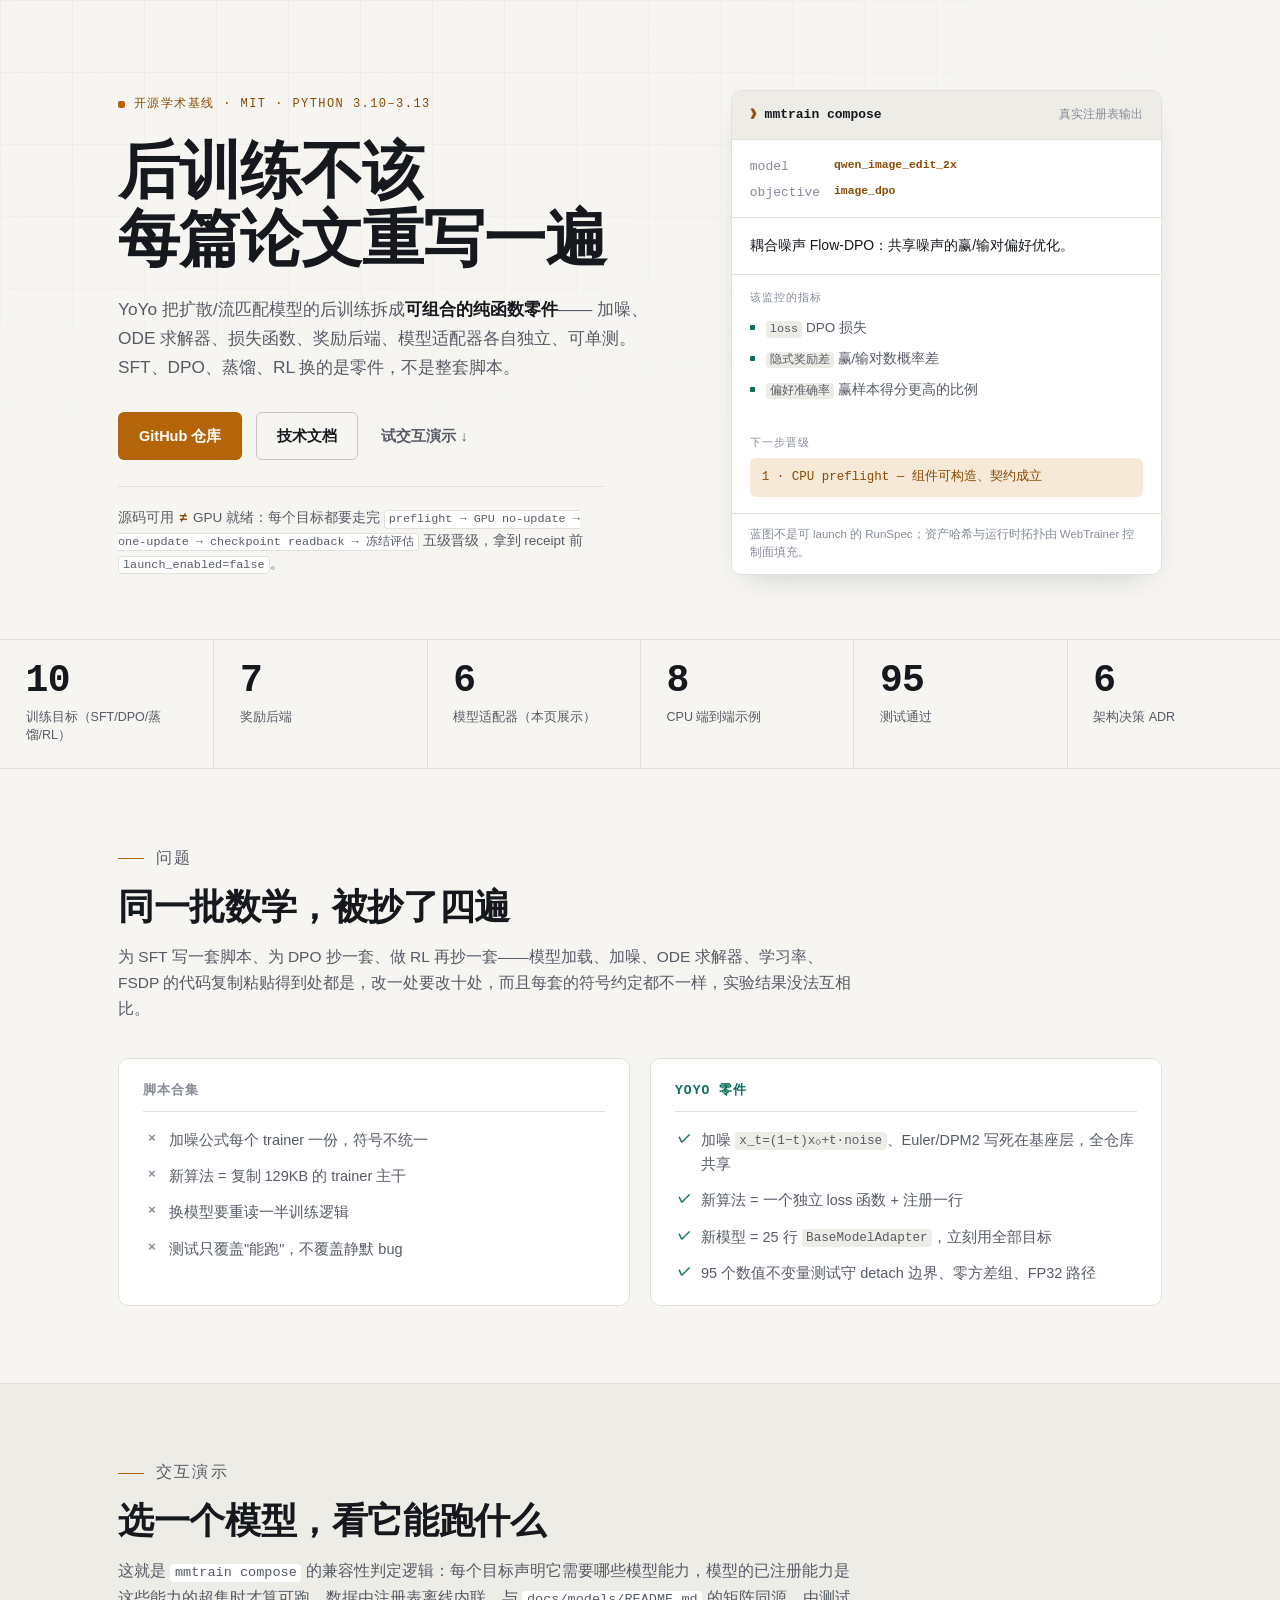
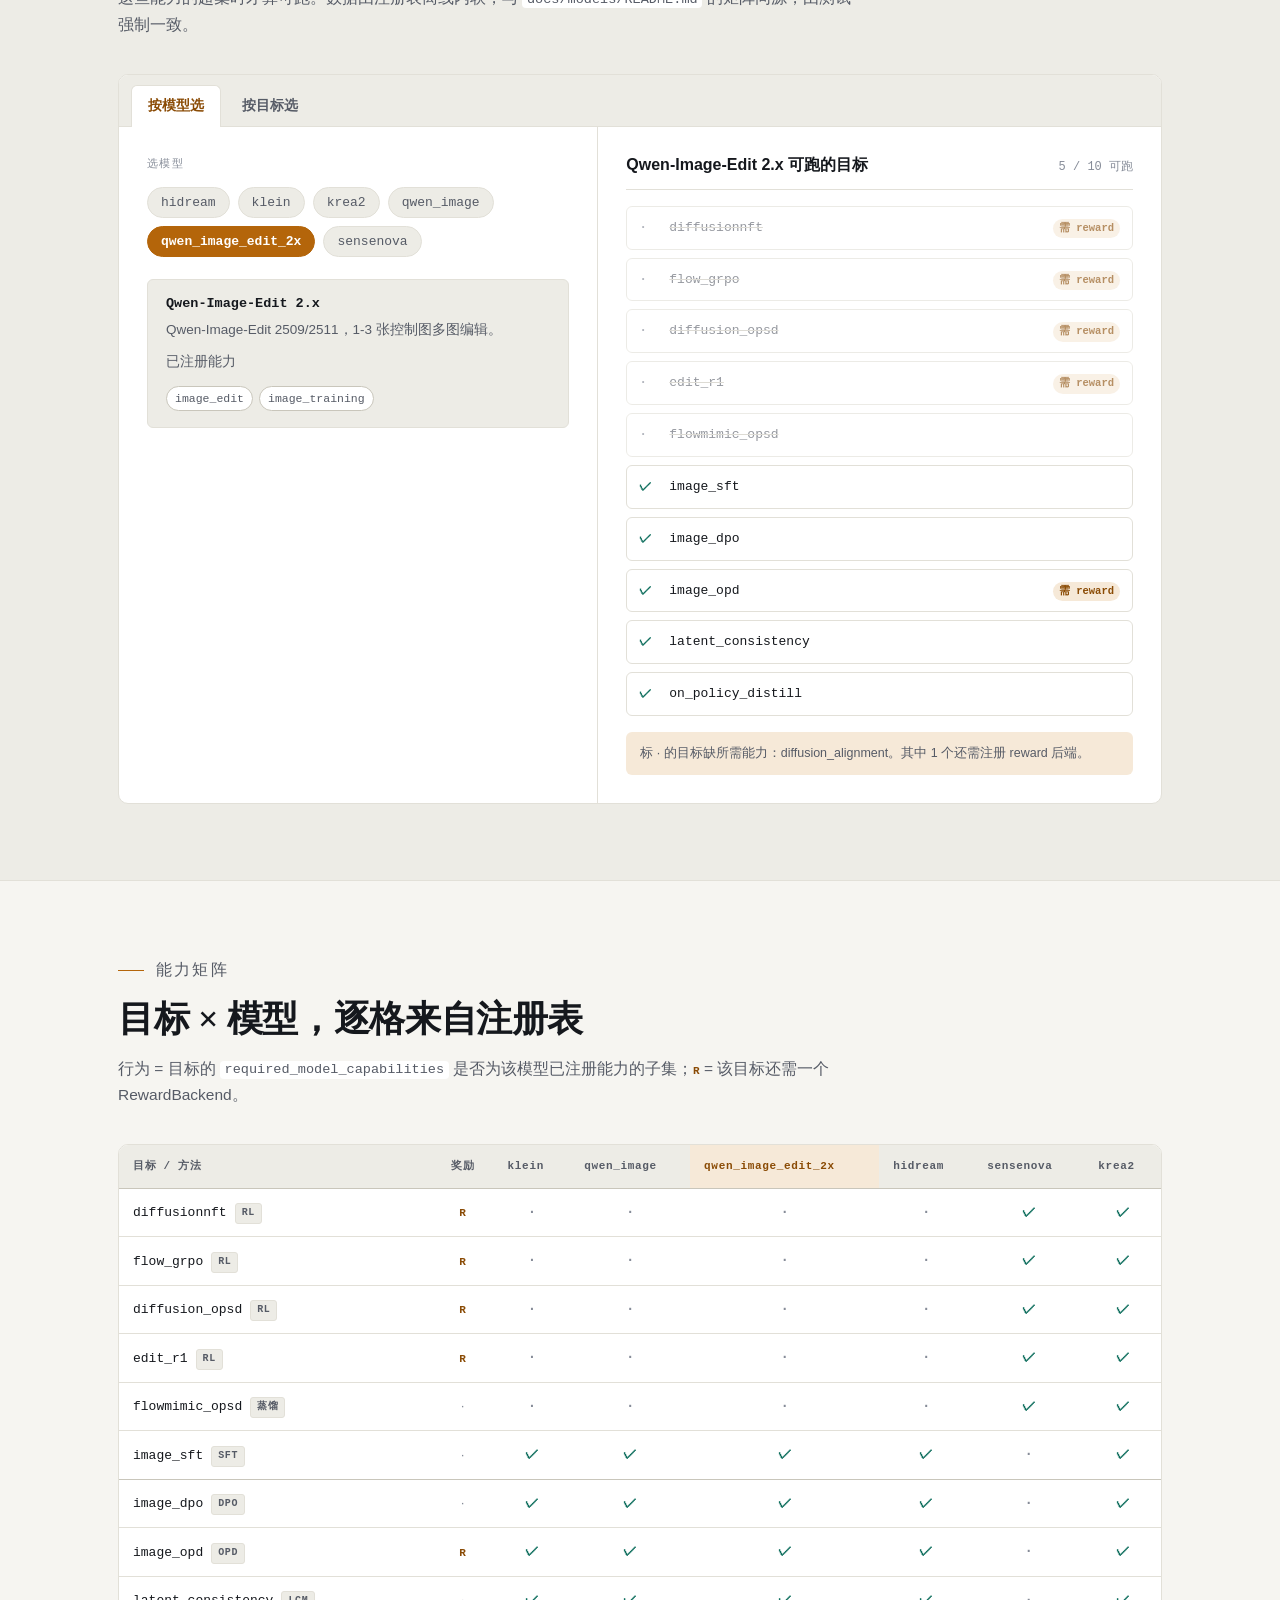
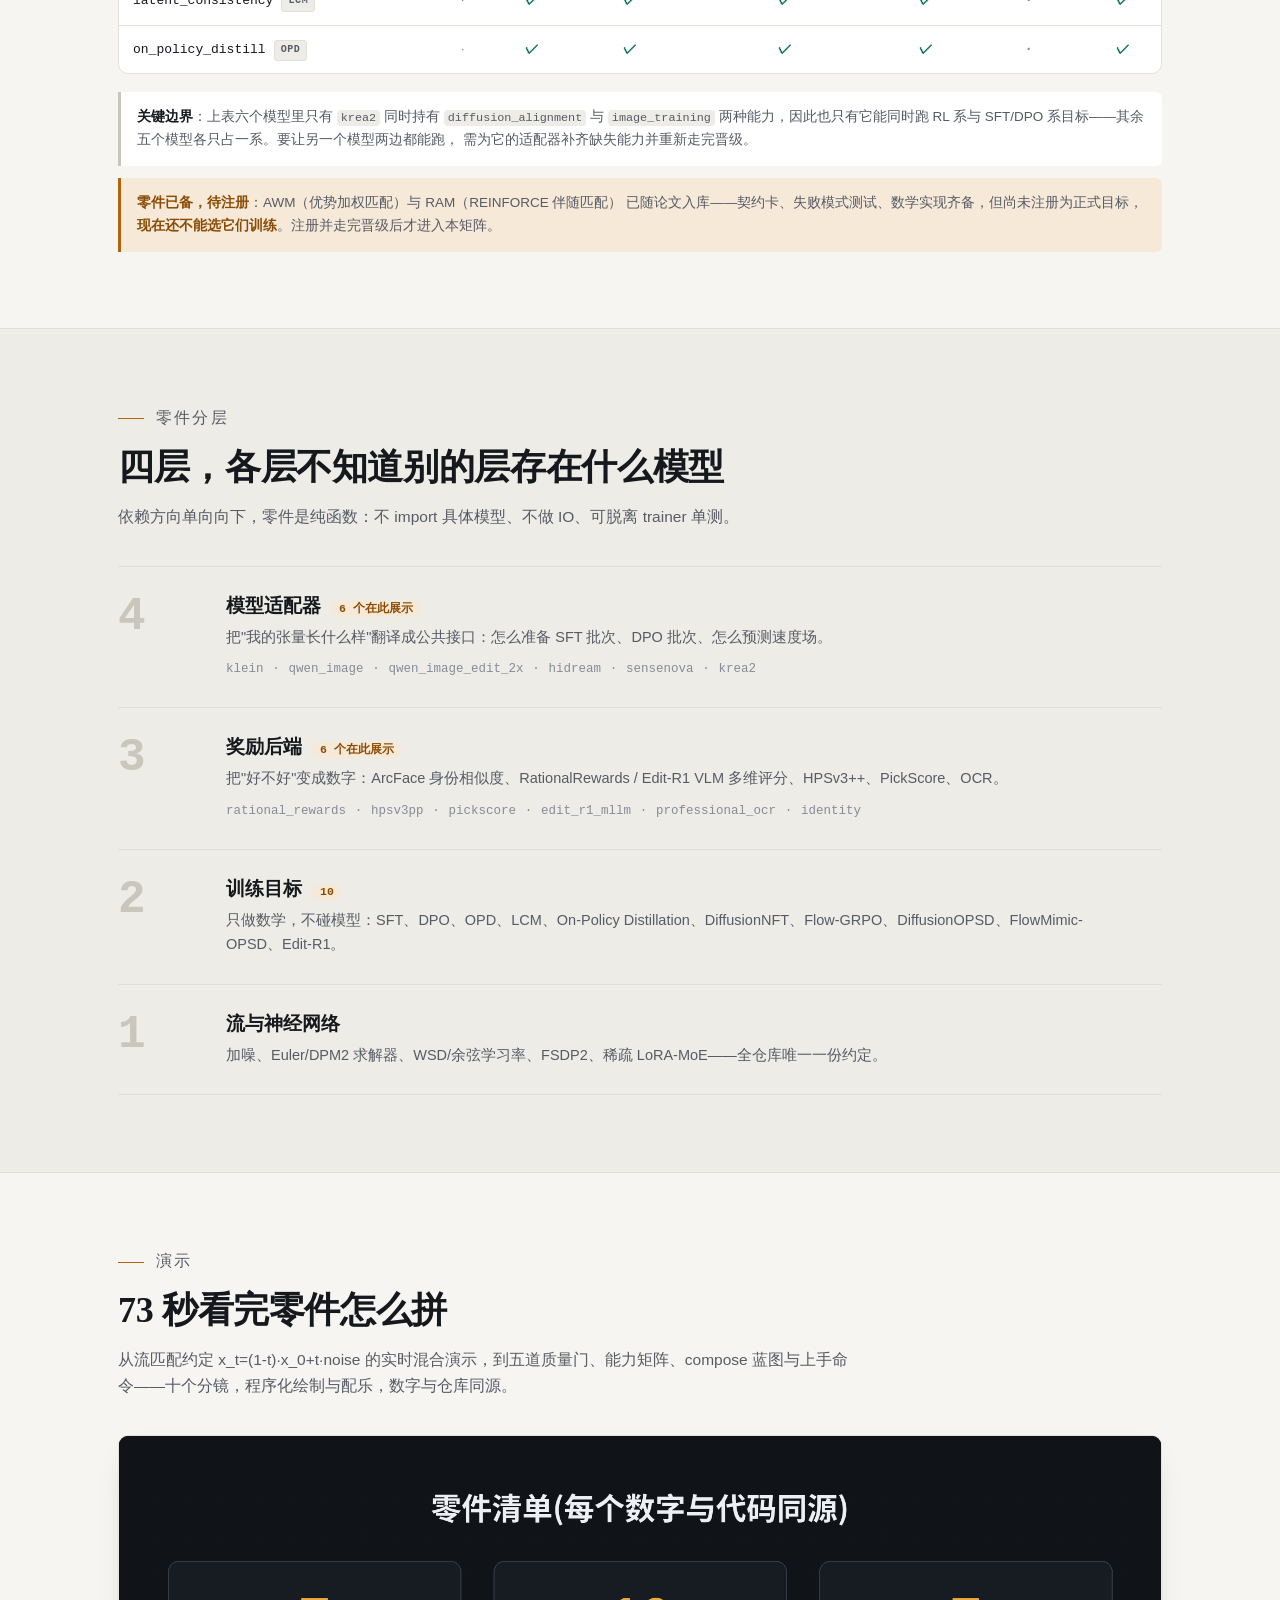
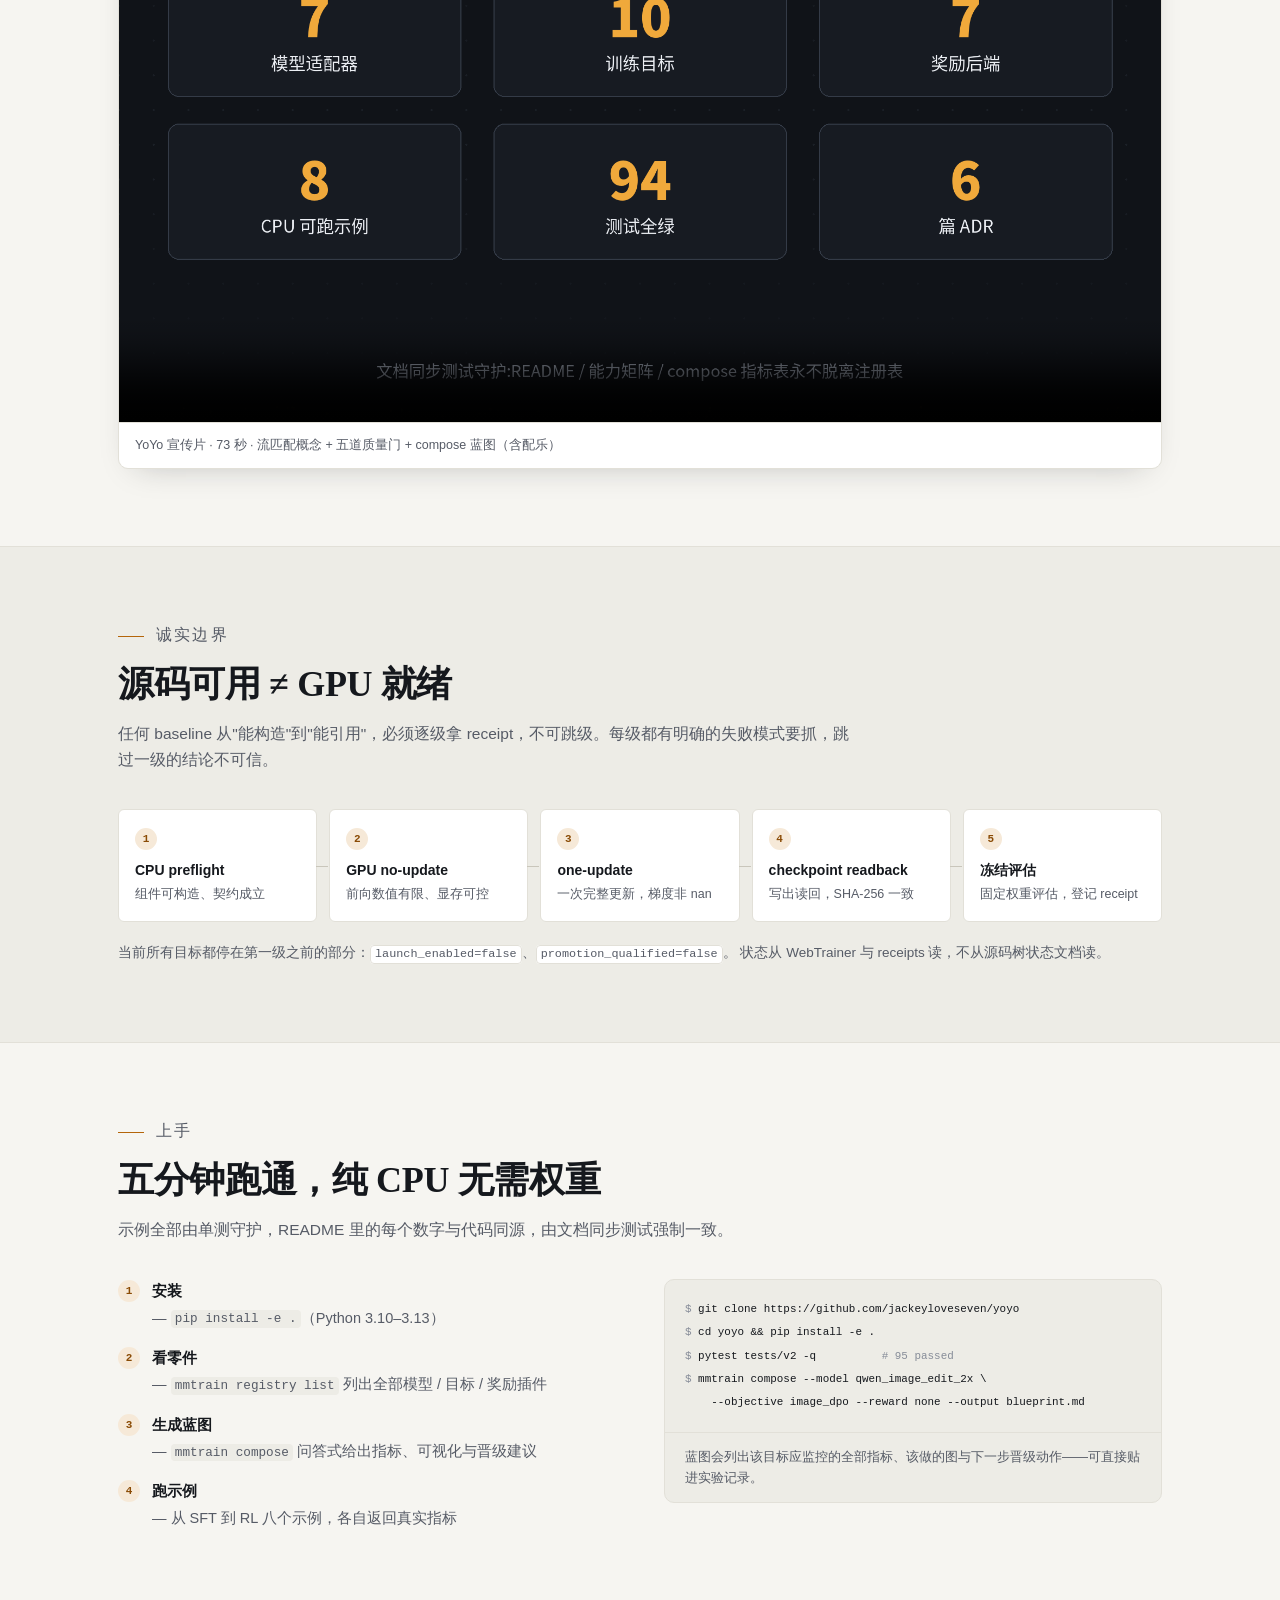
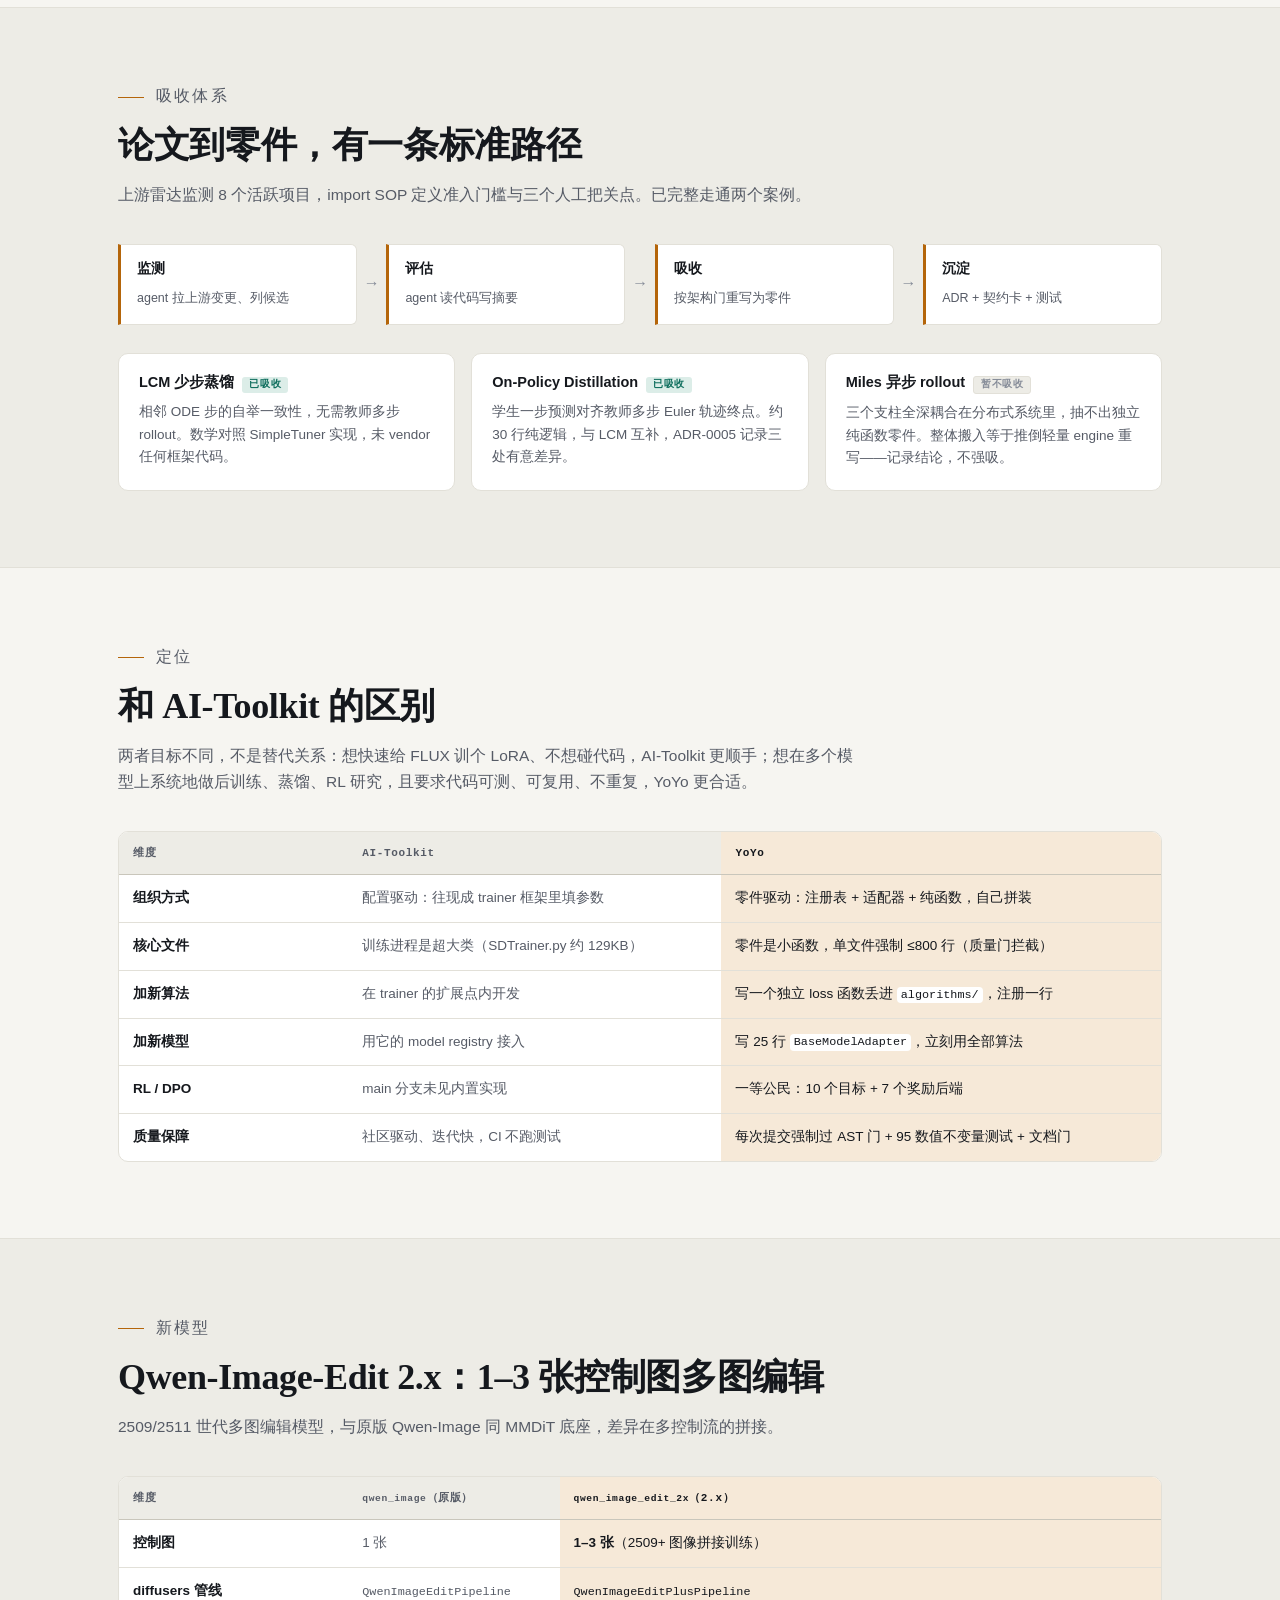
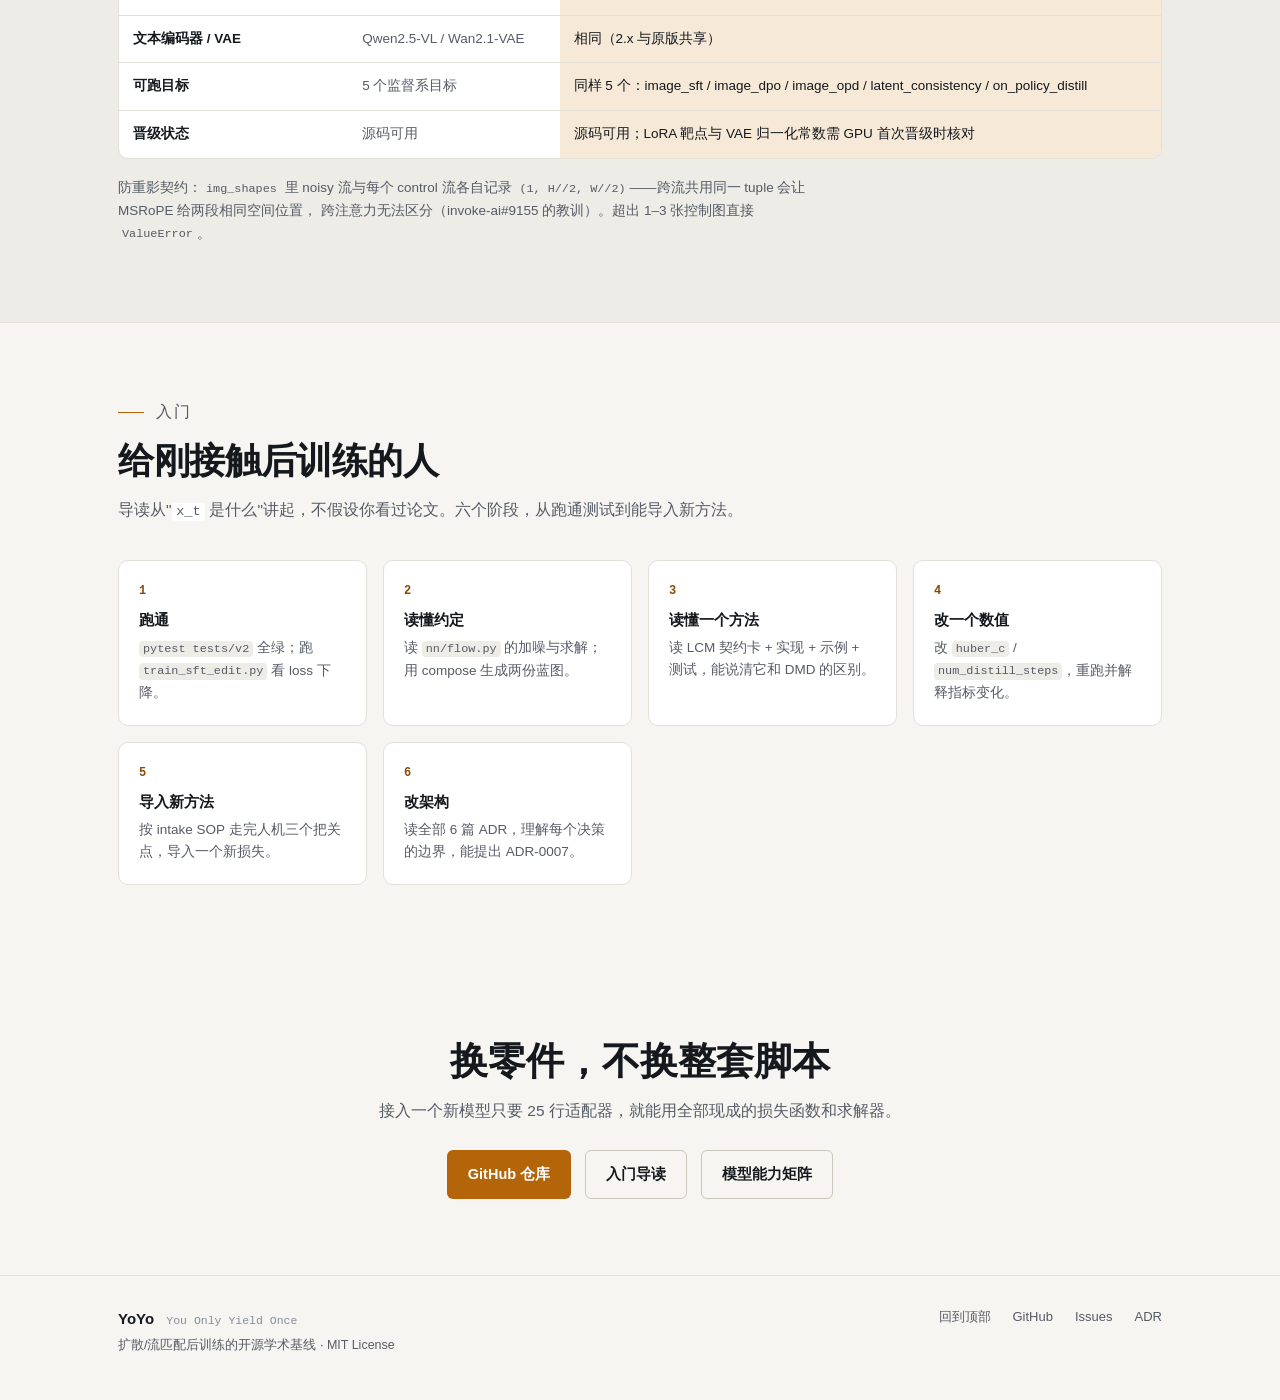
==== commit 770fef80: "feat: 宣传片联合优化——流匹配概念分镜 + 质量门分镜 + 程序化配乐(73.5s) - 新增 flow 分镜(10s):真实渲染 x_t=(1-t)x_0+t·noise 2 通道向量场混合," ====
--- a/site/index.html
+++ b/site/index.html
@@ -74,7 +74,7 @@
     <div class="stat" role="listitem"><span class="num">7</span><span class="lbl">奖励后端</span></div>
     <div class="stat" role="listitem"><span class="num">6</span><span class="lbl">模型适配器（本页展示）</span></div>
     <div class="stat" role="listitem"><span class="num">8</span><span class="lbl">CPU 端到端示例</span></div>
-    <div class="stat" role="listitem"><span class="num">94</span><span class="lbl">测试通过</span></div>
+    <div class="stat" role="listitem"><span class="num">95</span><span class="lbl">测试通过</span></div>
     <div class="stat" role="listitem"><span class="num">6</span><span class="lbl">架构决策 ADR</span></div>
   </div>
 </header>
@@ -104,7 +104,7 @@
           <li>加噪 <code>x_t=(1−t)x₀+t·noise</code>、Euler/DPM2 写死在基座层，全仓库共享</li>
           <li>新算法 = 一个独立 loss 函数 + 注册一行</li>
           <li>新模型 = 25 行 <code>BaseModelAdapter</code>，立刻用全部目标</li>
-          <li>94 个数值不变量测试守 detach 边界、零方差组、FP32 路径</li>
+          <li>95 个数值不变量测试守 detach 边界、零方差组、FP32 路径</li>
         </ul>
       </div>
     </div>
@@ -343,15 +343,15 @@
   <div class="wrap">
     <div class="sec-head">
       <p class="sec-eyebrow">演示</p>
-      <h2>53 秒看完零件怎么拼</h2>
-      <p>从"同一批数学抄四遍"到换零件：能力矩阵、compose 蓝图、晋级阶梯与上手命令。</p>
+      <h2>73 秒看完零件怎么拼</h2>
+      <p>从流匹配约定 x_t=(1-t)·x_0+t·noise 的实时混合演示，到五道质量门、能力矩阵、compose 蓝图与上手命令——十个分镜，程序化绘制与配乐，数字与仓库同源。</p>
     </div>
     <figure class="video">
-      <video controls muted playsinline preload="metadata" poster="assets/promo_poster.png">
+      <video controls playsinline preload="metadata" poster="assets/promo_poster.png">
         <source src="assets/promo.mp4" type="video/mp4">
         你的浏览器不支持内联视频，可在 <a href="https://github.com/jackeyloveseven/yoyo">GitHub 仓库</a>查看示例脚本。
       </video>
-      <figcaption>YoYo 宣传片 · 53 秒 · 与仓库示例同源</figcaption>
+      <figcaption>YoYo 宣传片 · 73 秒 · 流匹配概念 + 五道质量门 + compose 蓝图（含配乐）</figcaption>
     </figure>
   </div>
 </section>
@@ -394,7 +394,7 @@
       <div class="code-block">
         <pre><code><span class="c">$</span> git clone https://github.com/jackeyloveseven/yoyo
 <span class="c">$</span> cd yoyo &amp;&amp; pip install -e .
-<span class="c">$</span> pytest tests/v2 -q          <span class="c"># 94 passed</span>
+<span class="c">$</span> pytest tests/v2 -q          <span class="c"># 95 passed</span>
 <span class="c">$</span> mmtrain compose --model qwen_image_edit_2x \
     --objective image_dpo --reward none --output blueprint.md</code></pre>
         <p class="code-note">蓝图会列出该目标应监控的全部指标、该做的图与下一步晋级动作——可直接贴进实验记录。</p>
@@ -454,7 +454,7 @@
           <tr><th scope="row">加新算法</th><td>在 trainer 的扩展点内开发</td><td class="col-yoyo">写一个独立 loss 函数丢进 <code>algorithms/</code>，注册一行</td></tr>
           <tr><th scope="row">加新模型</th><td>用它的 model registry 接入</td><td class="col-yoyo">写 25 行 <code>BaseModelAdapter</code>，立刻用全部算法</td></tr>
           <tr><th scope="row">RL / DPO</th><td>main 分支未见内置实现</td><td class="col-yoyo">一等公民：10 个目标 + 7 个奖励后端</td></tr>
-          <tr><th scope="row">质量保障</th><td>社区驱动、迭代快，CI 不跑测试</td><td class="col-yoyo">每次提交强制过 AST 门 + 94 数值不变量测试 + 文档门</td></tr>
+          <tr><th scope="row">质量保障</th><td>社区驱动、迭代快，CI 不跑测试</td><td class="col-yoyo">每次提交强制过 AST 门 + 95 数值不变量测试 + 文档门</td></tr>
         </tbody>
       </table>
     </div>
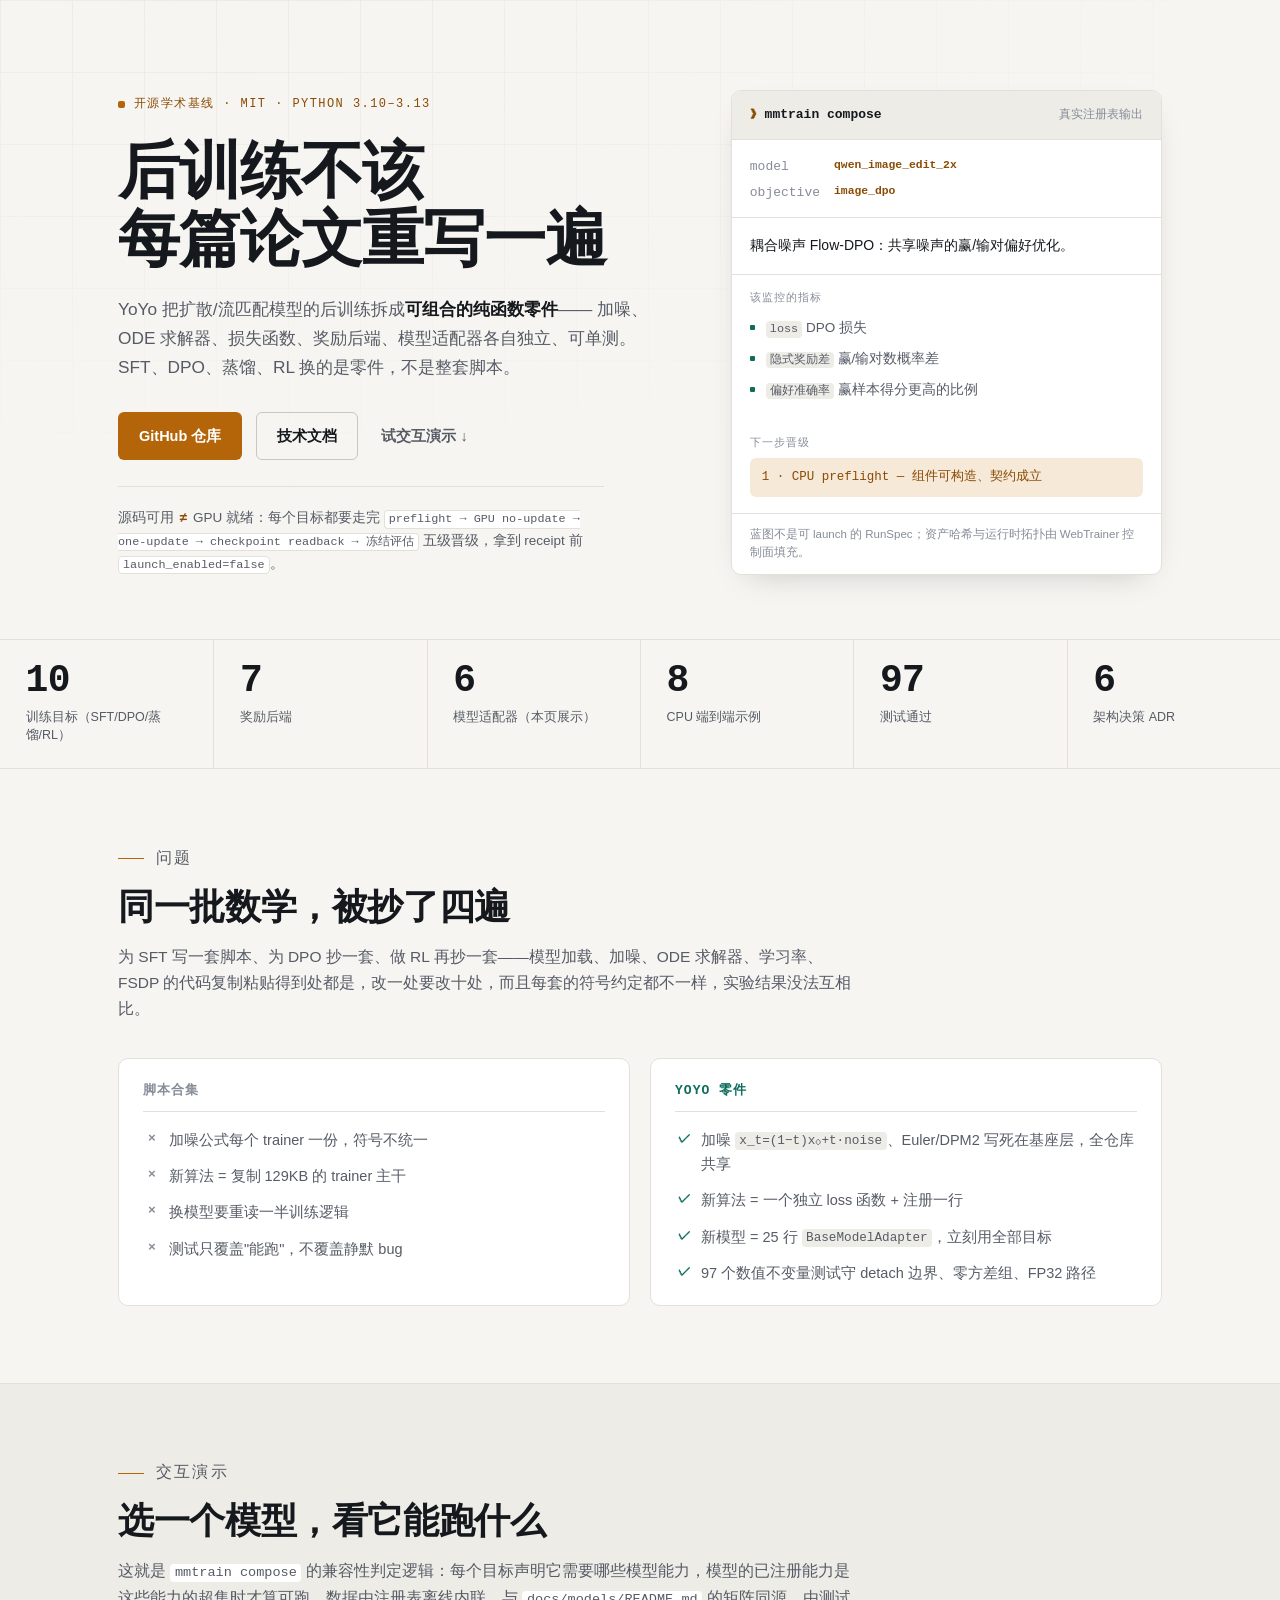
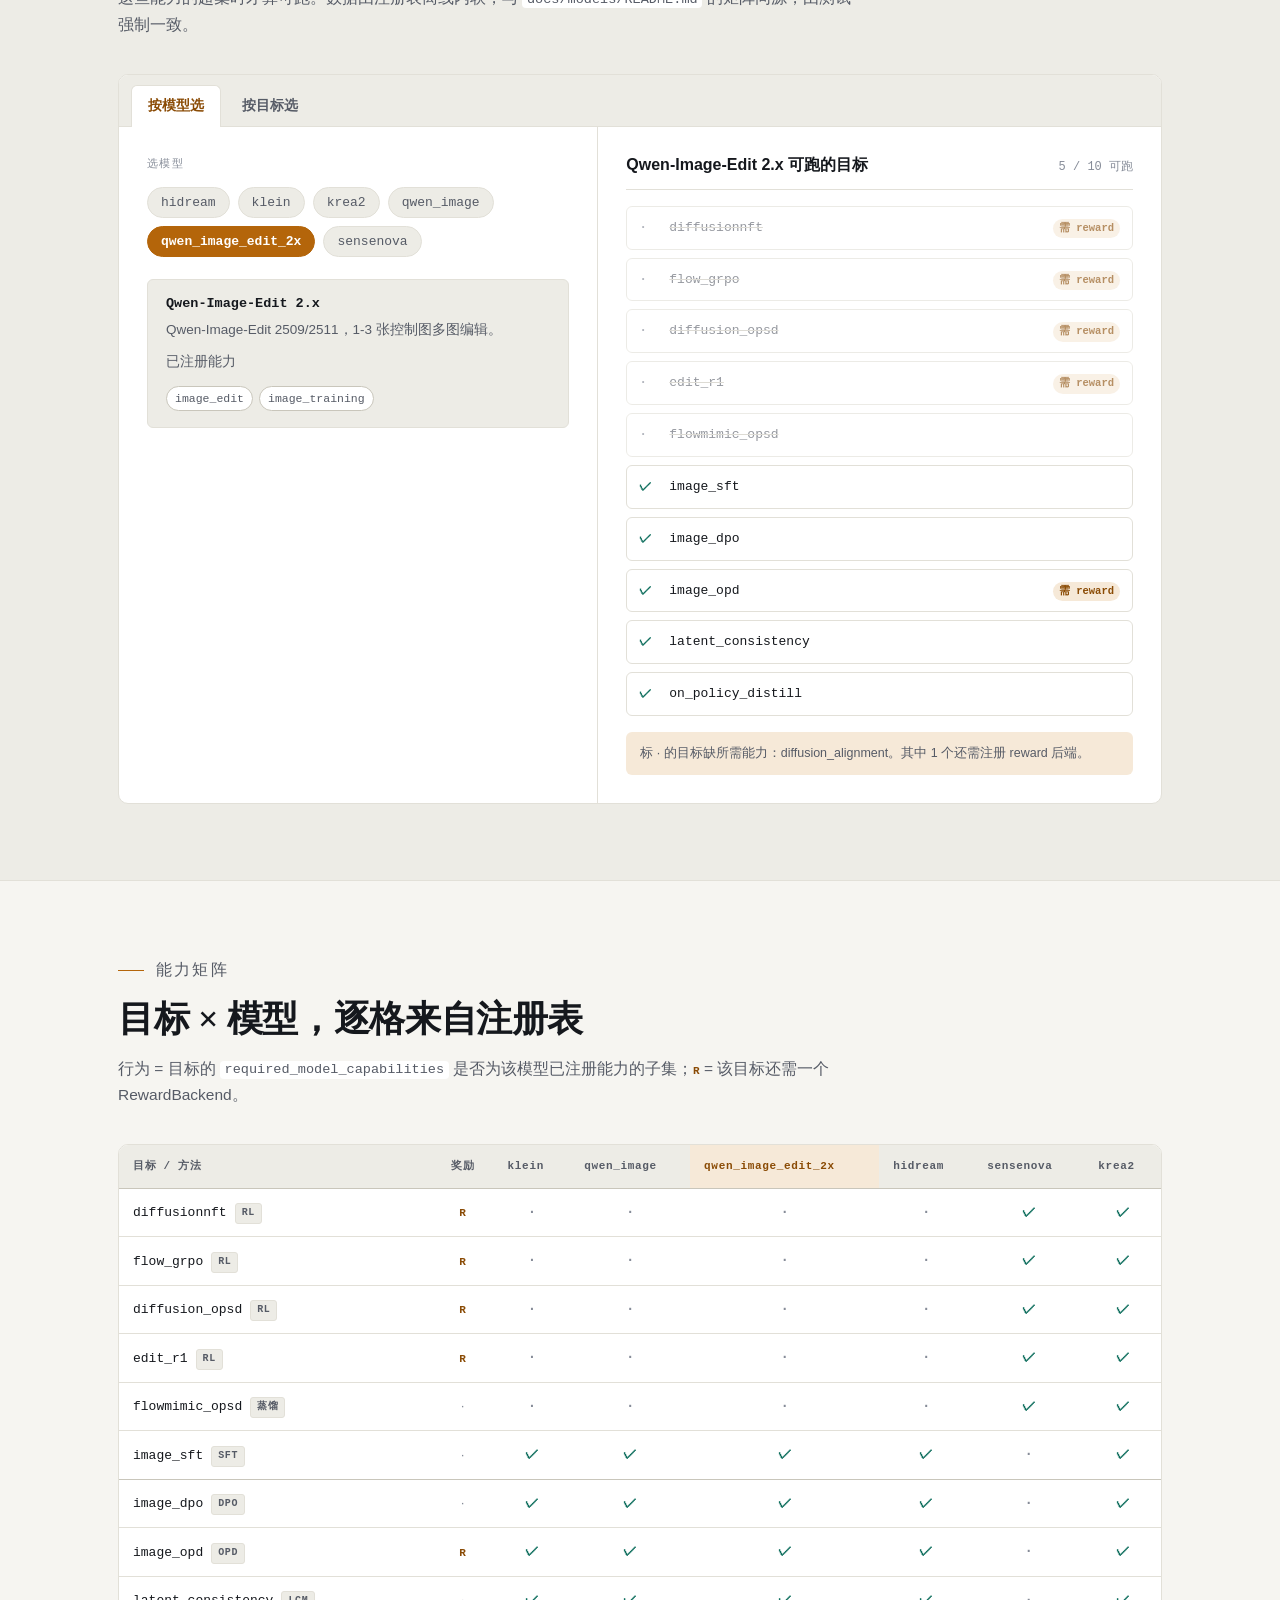
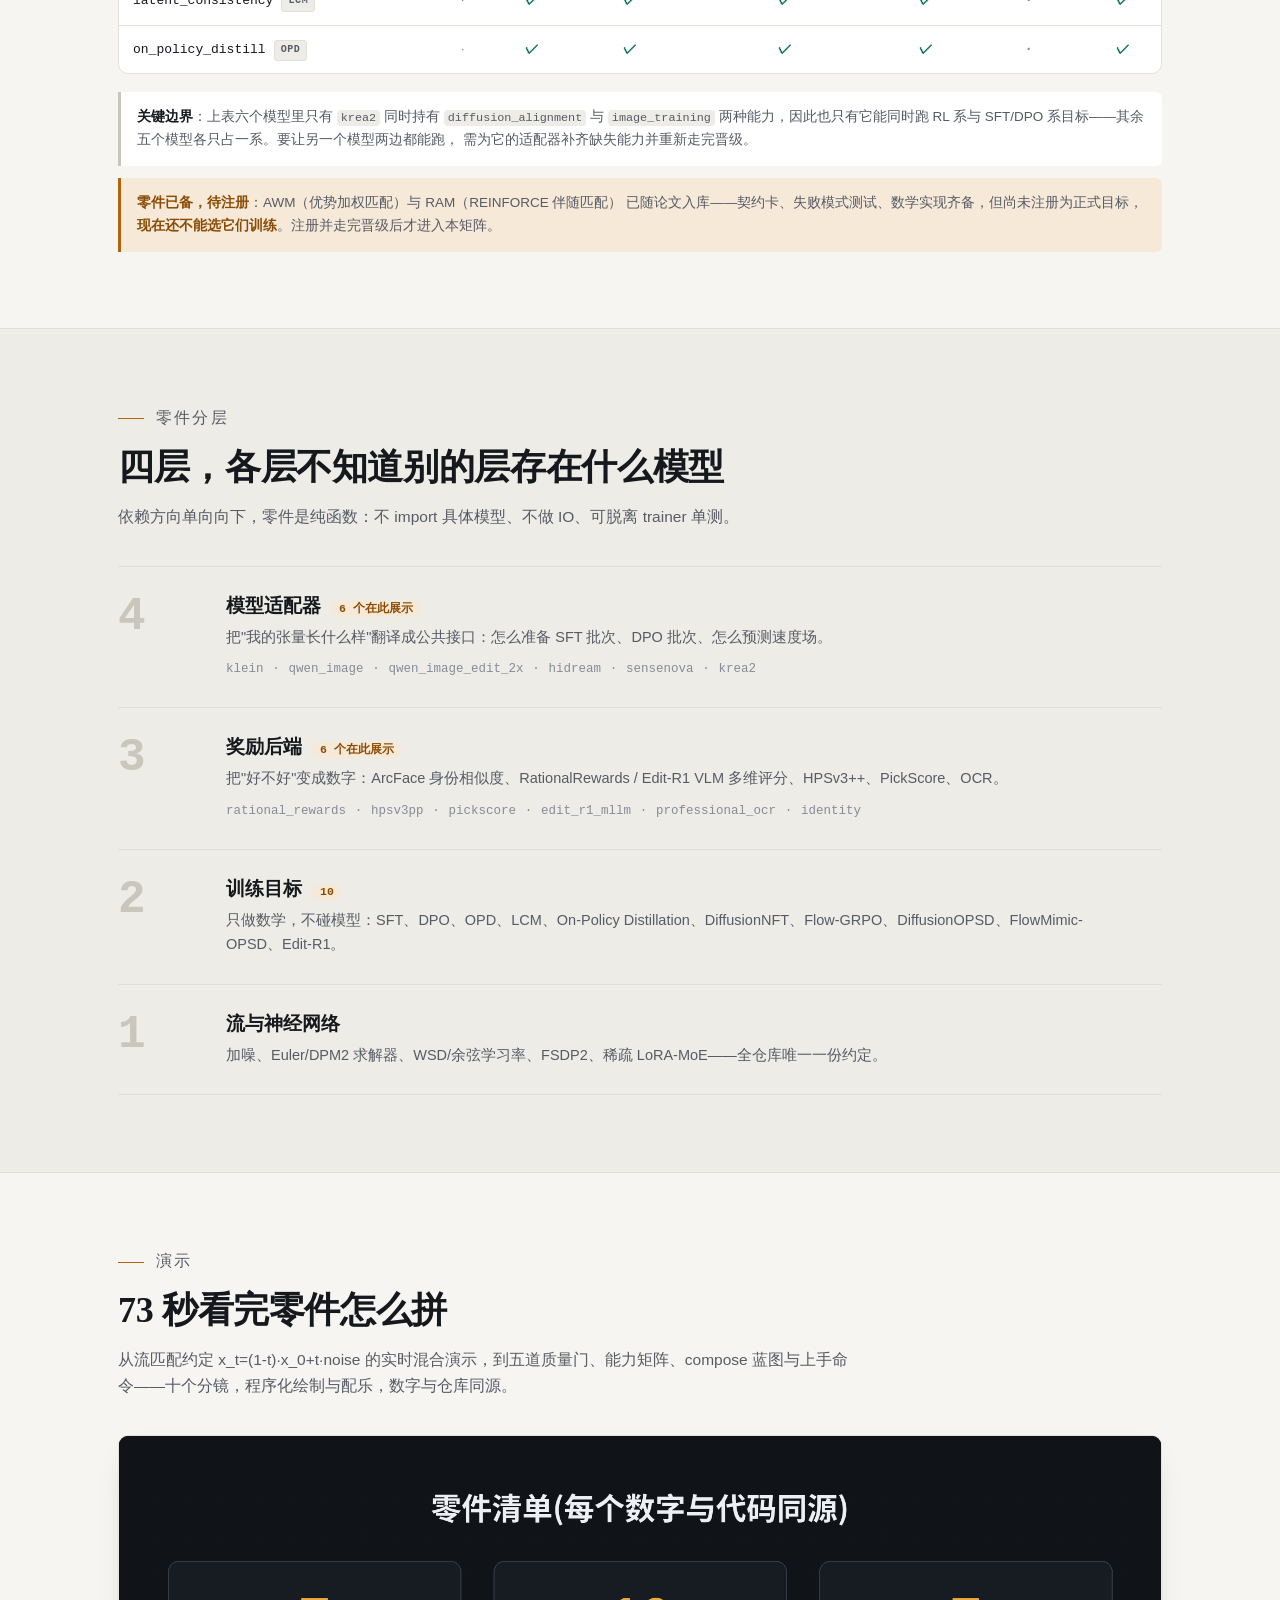
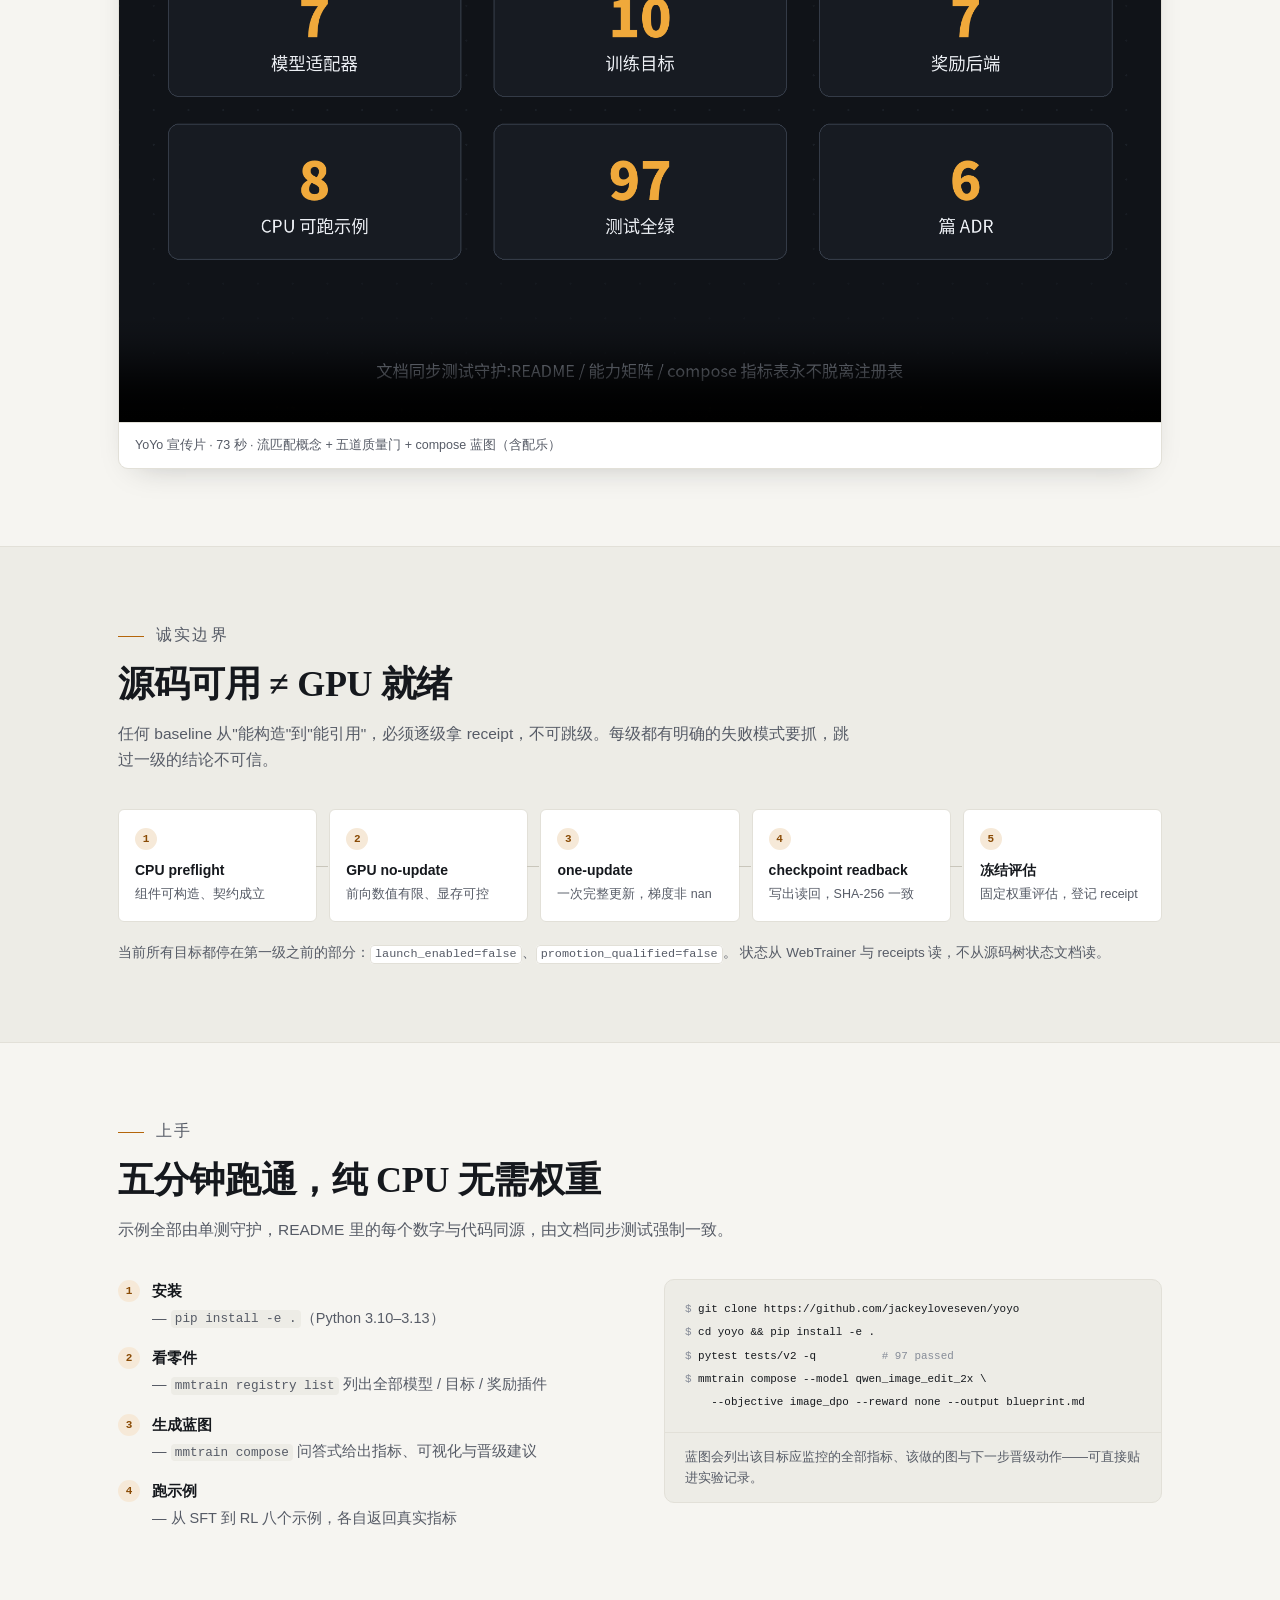
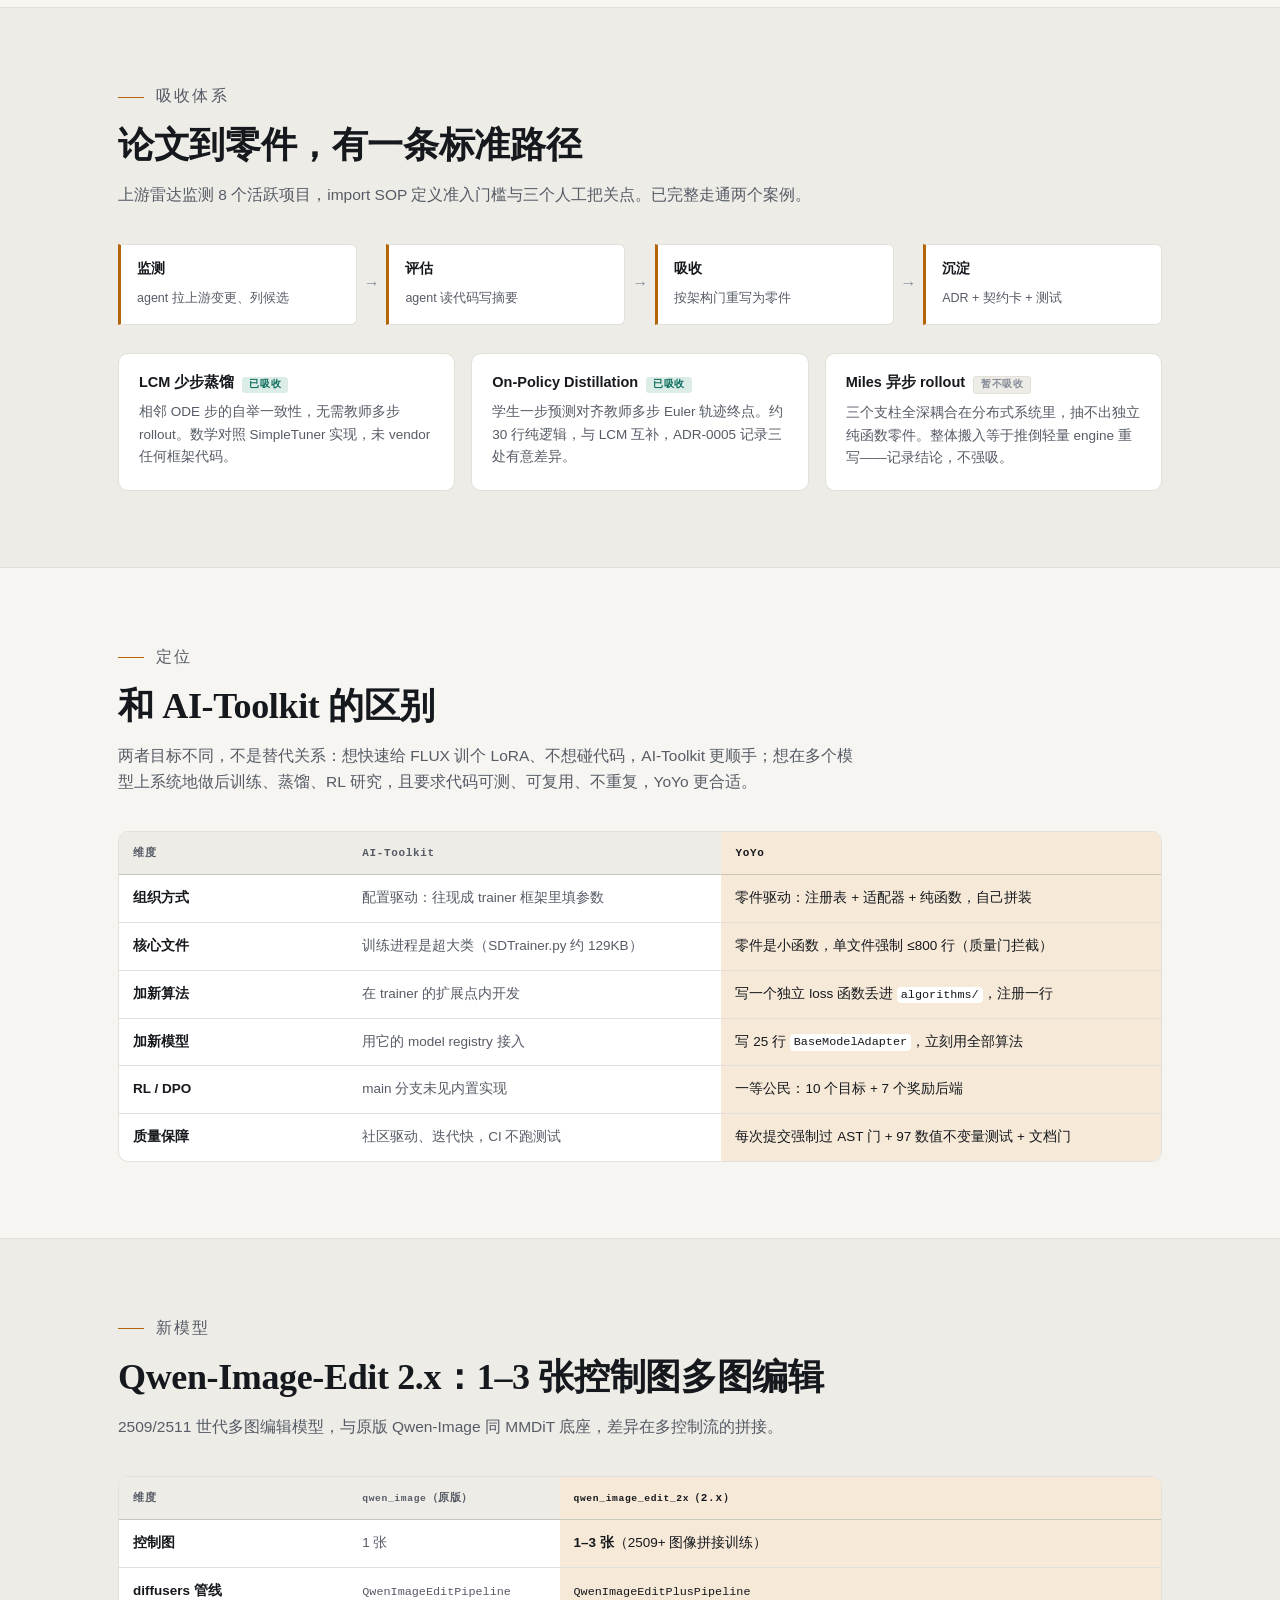
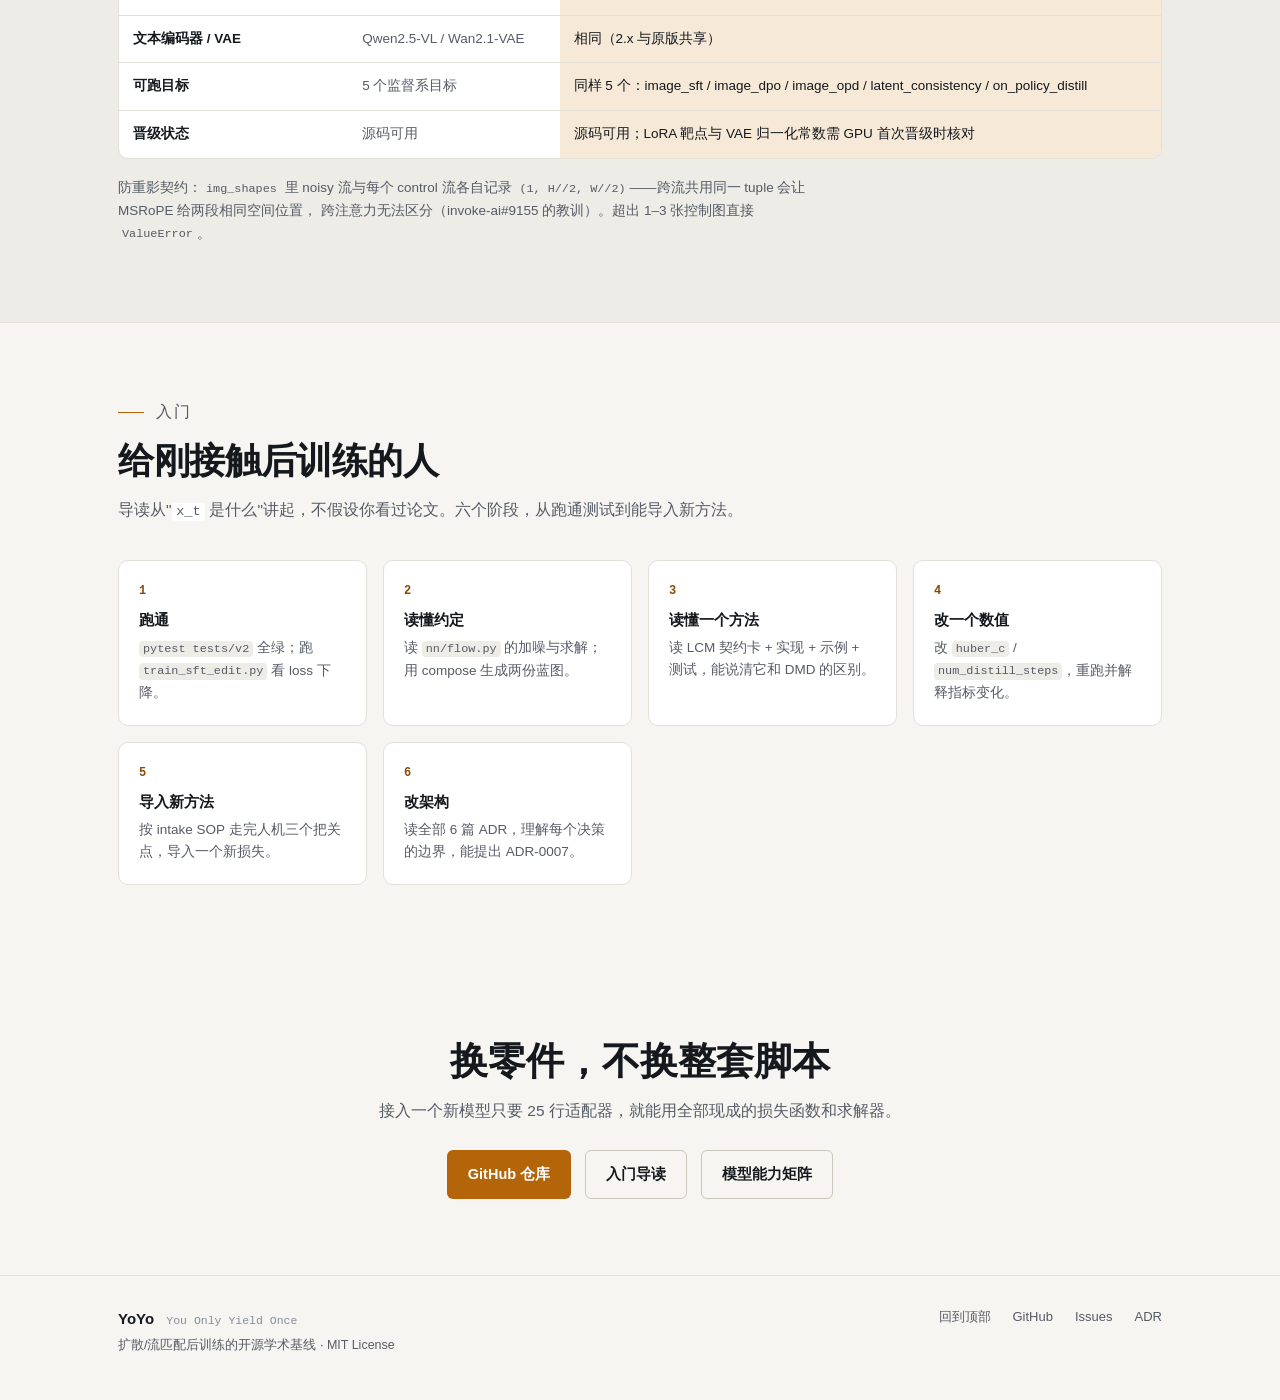
==== commit 215f13b3: "feat: 公式改真排版 + 面板文字贴框修复 + 配乐换苹果产品片风 - 公式从 x_t/x_0 下划线字面 → mathtext 真排版(math_image:matplotlib Figure " ====
--- a/site/index.html
+++ b/site/index.html
@@ -74,7 +74,7 @@
     <div class="stat" role="listitem"><span class="num">7</span><span class="lbl">奖励后端</span></div>
     <div class="stat" role="listitem"><span class="num">6</span><span class="lbl">模型适配器（本页展示）</span></div>
     <div class="stat" role="listitem"><span class="num">8</span><span class="lbl">CPU 端到端示例</span></div>
-    <div class="stat" role="listitem"><span class="num">95</span><span class="lbl">测试通过</span></div>
+    <div class="stat" role="listitem"><span class="num">97</span><span class="lbl">测试通过</span></div>
     <div class="stat" role="listitem"><span class="num">6</span><span class="lbl">架构决策 ADR</span></div>
   </div>
 </header>
@@ -104,7 +104,7 @@
           <li>加噪 <code>x_t=(1−t)x₀+t·noise</code>、Euler/DPM2 写死在基座层，全仓库共享</li>
           <li>新算法 = 一个独立 loss 函数 + 注册一行</li>
           <li>新模型 = 25 行 <code>BaseModelAdapter</code>，立刻用全部目标</li>
-          <li>95 个数值不变量测试守 detach 边界、零方差组、FP32 路径</li>
+          <li>97 个数值不变量测试守 detach 边界、零方差组、FP32 路径</li>
         </ul>
       </div>
     </div>
@@ -394,7 +394,7 @@
       <div class="code-block">
         <pre><code><span class="c">$</span> git clone https://github.com/jackeyloveseven/yoyo
 <span class="c">$</span> cd yoyo &amp;&amp; pip install -e .
-<span class="c">$</span> pytest tests/v2 -q          <span class="c"># 95 passed</span>
+<span class="c">$</span> pytest tests/v2 -q          <span class="c"># 97 passed</span>
 <span class="c">$</span> mmtrain compose --model qwen_image_edit_2x \
     --objective image_dpo --reward none --output blueprint.md</code></pre>
         <p class="code-note">蓝图会列出该目标应监控的全部指标、该做的图与下一步晋级动作——可直接贴进实验记录。</p>
@@ -454,7 +454,7 @@
           <tr><th scope="row">加新算法</th><td>在 trainer 的扩展点内开发</td><td class="col-yoyo">写一个独立 loss 函数丢进 <code>algorithms/</code>，注册一行</td></tr>
           <tr><th scope="row">加新模型</th><td>用它的 model registry 接入</td><td class="col-yoyo">写 25 行 <code>BaseModelAdapter</code>，立刻用全部算法</td></tr>
           <tr><th scope="row">RL / DPO</th><td>main 分支未见内置实现</td><td class="col-yoyo">一等公民：10 个目标 + 7 个奖励后端</td></tr>
-          <tr><th scope="row">质量保障</th><td>社区驱动、迭代快，CI 不跑测试</td><td class="col-yoyo">每次提交强制过 AST 门 + 95 数值不变量测试 + 文档门</td></tr>
+          <tr><th scope="row">质量保障</th><td>社区驱动、迭代快，CI 不跑测试</td><td class="col-yoyo">每次提交强制过 AST 门 + 97 数值不变量测试 + 文档门</td></tr>
         </tbody>
       </table>
     </div>
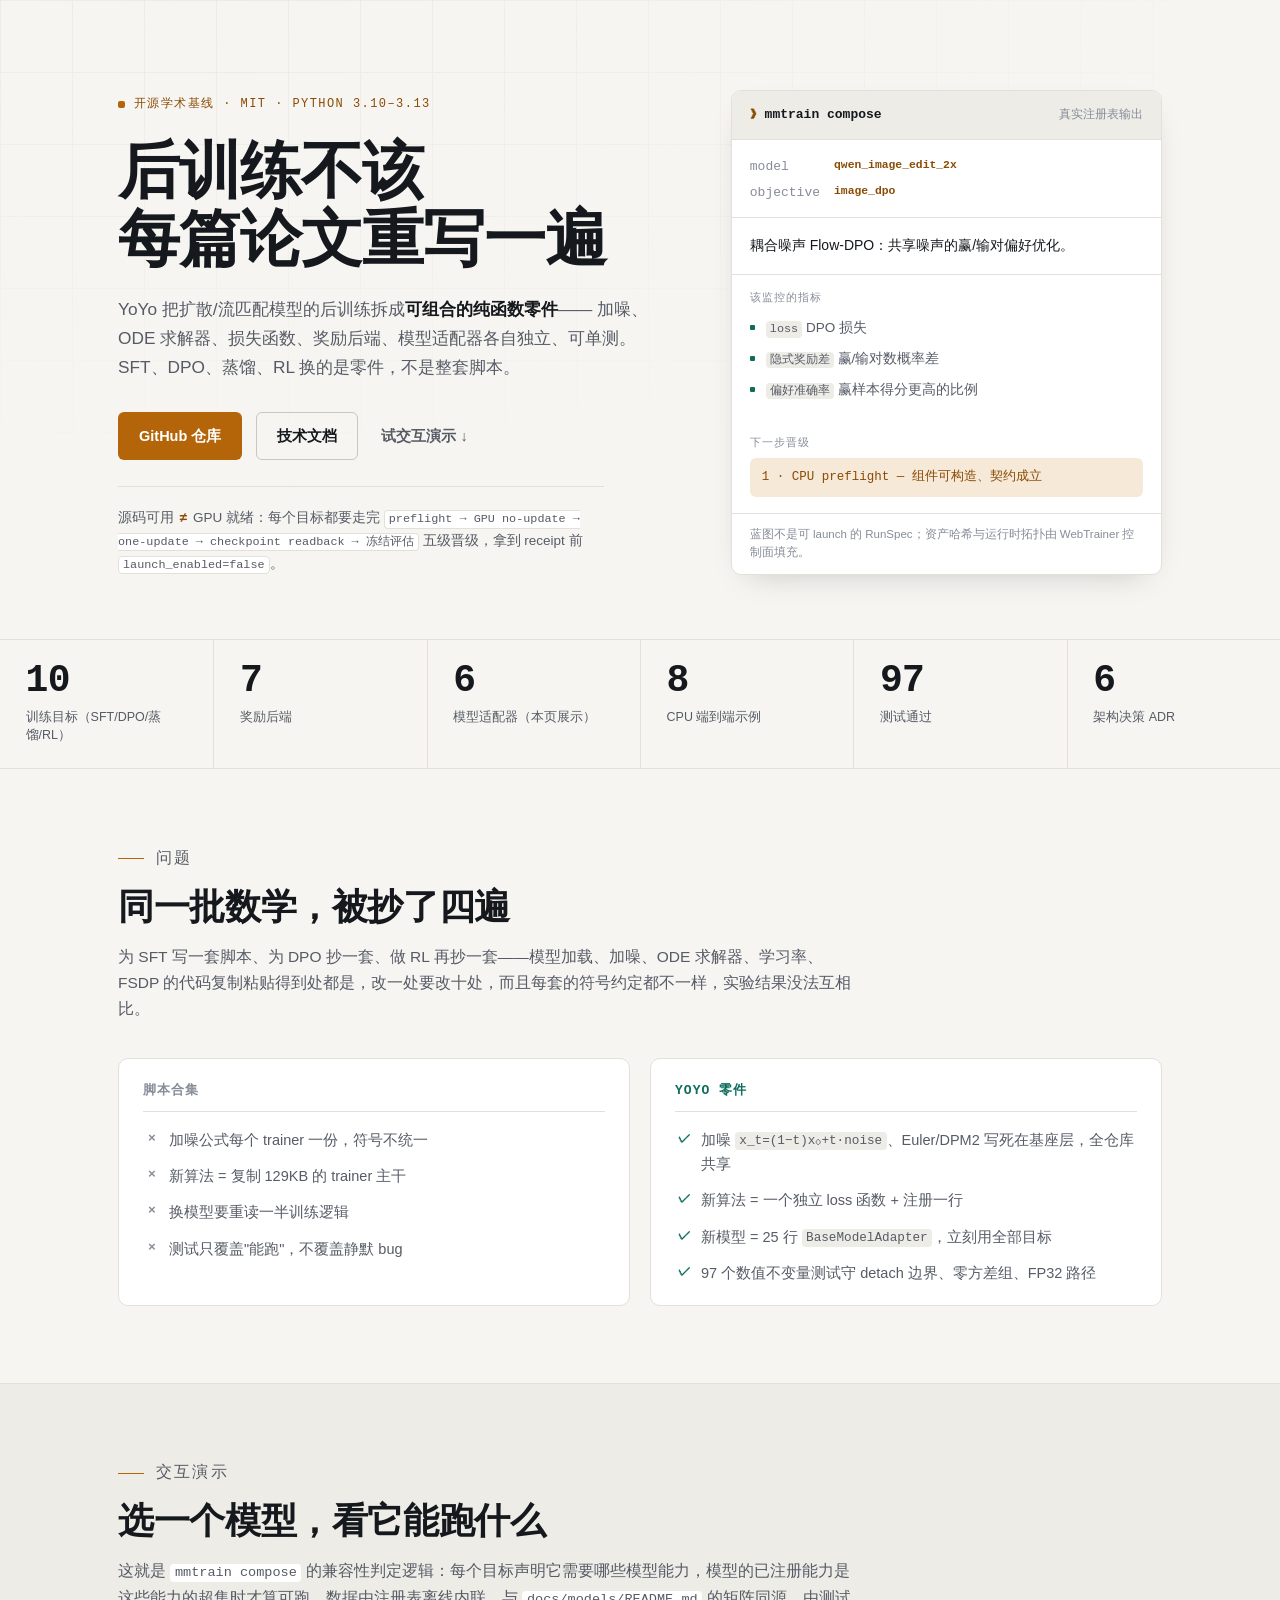
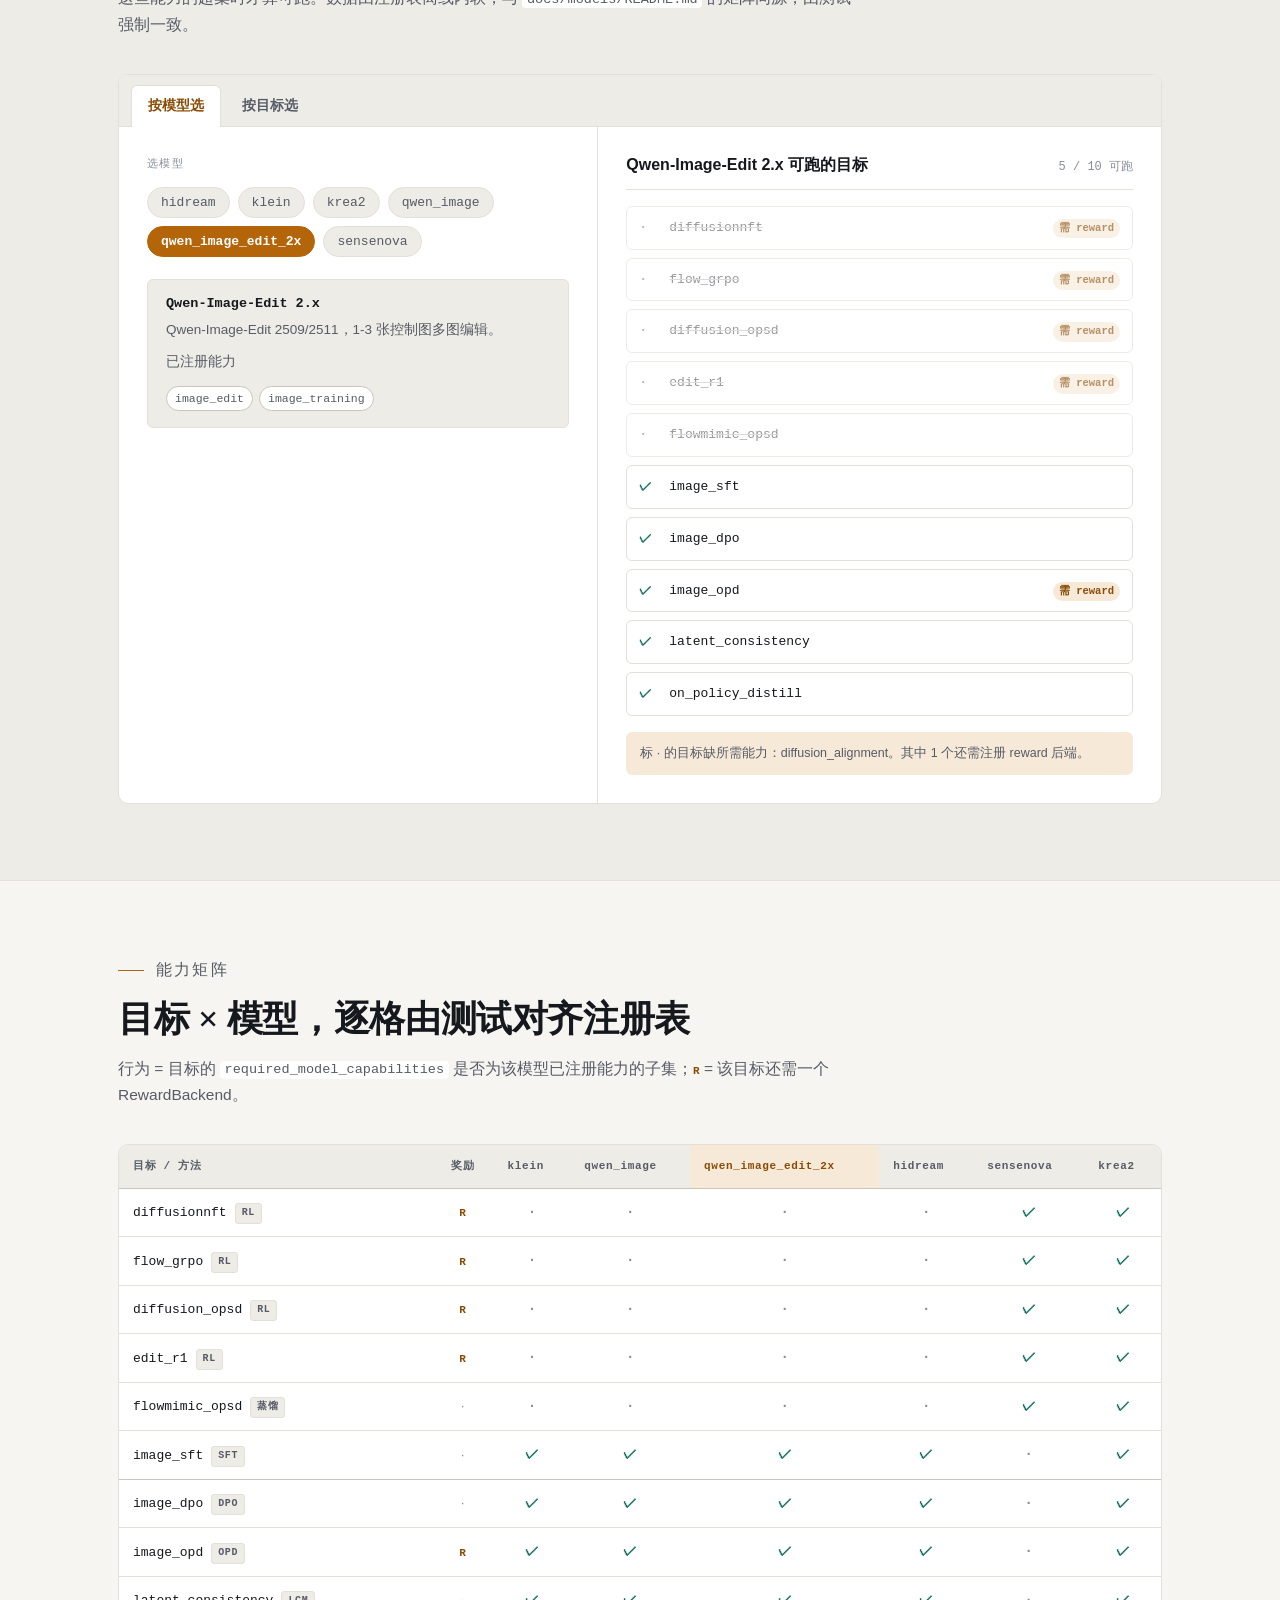
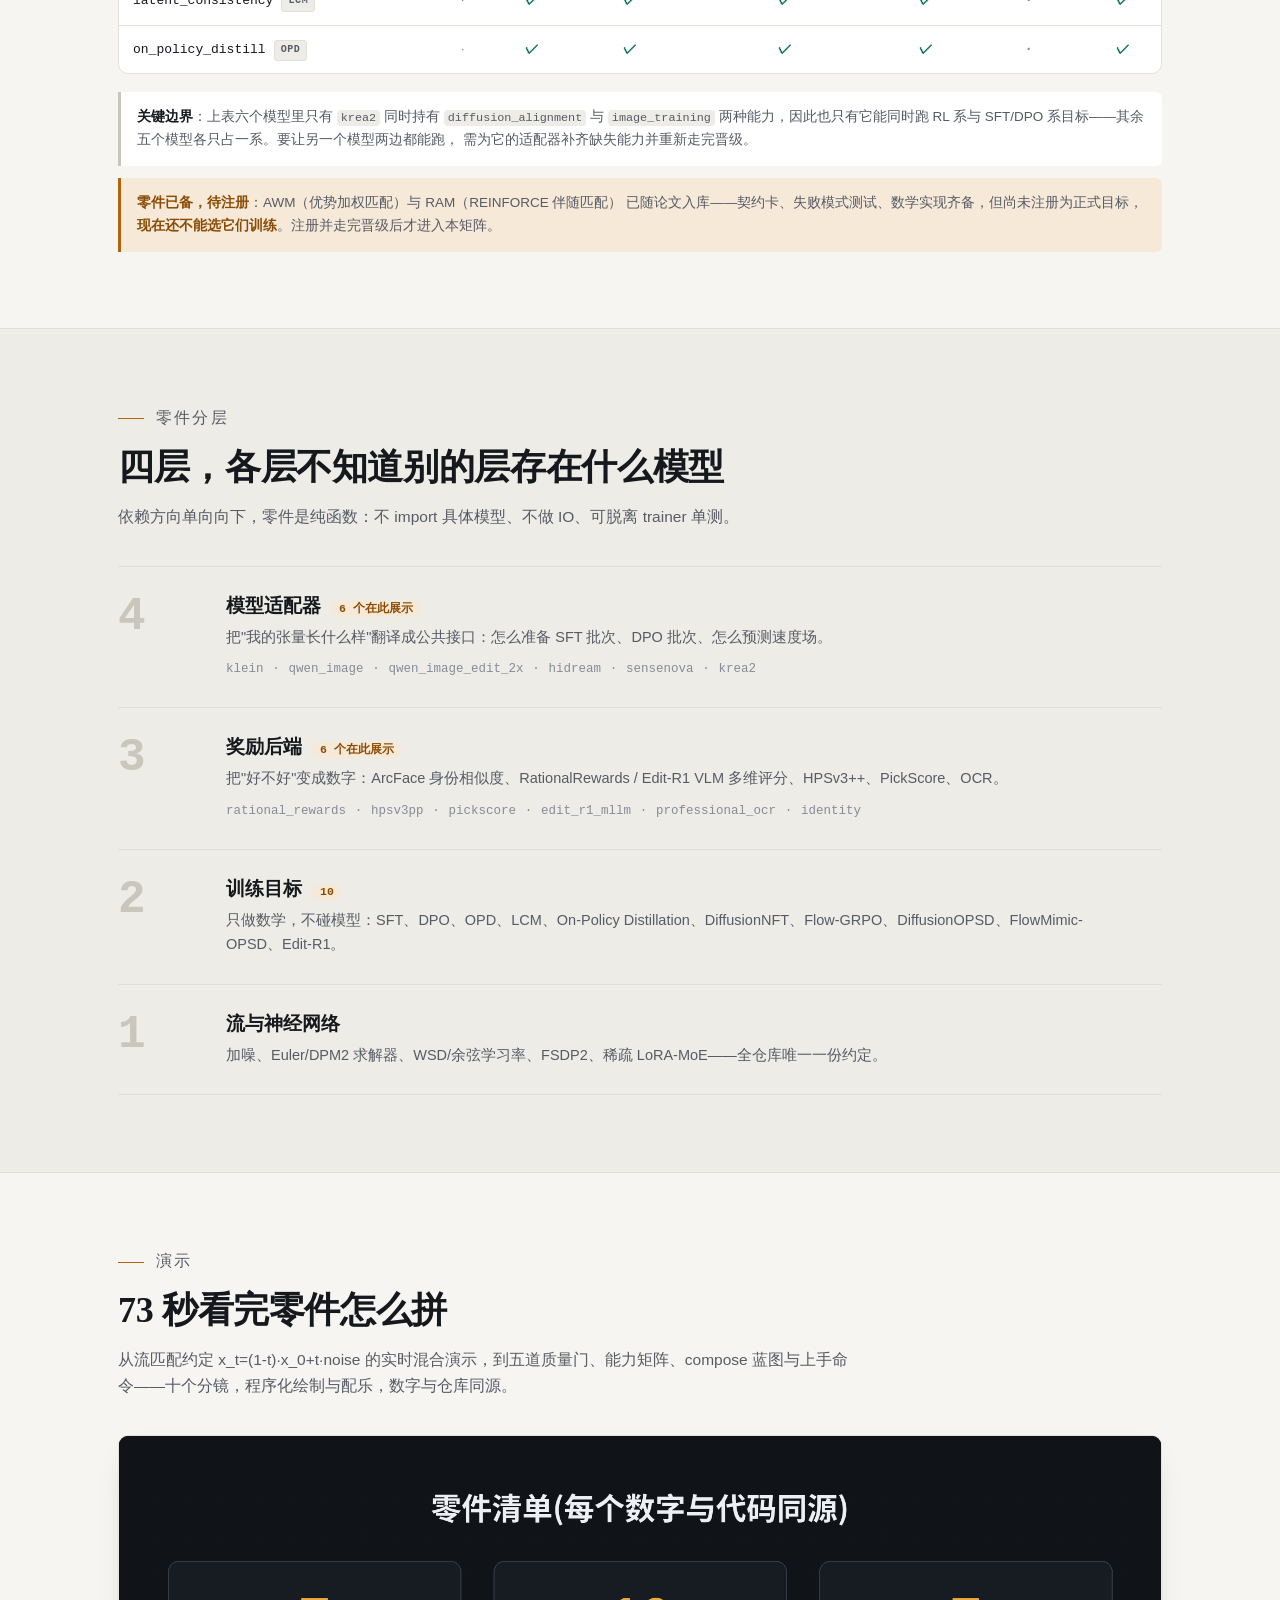
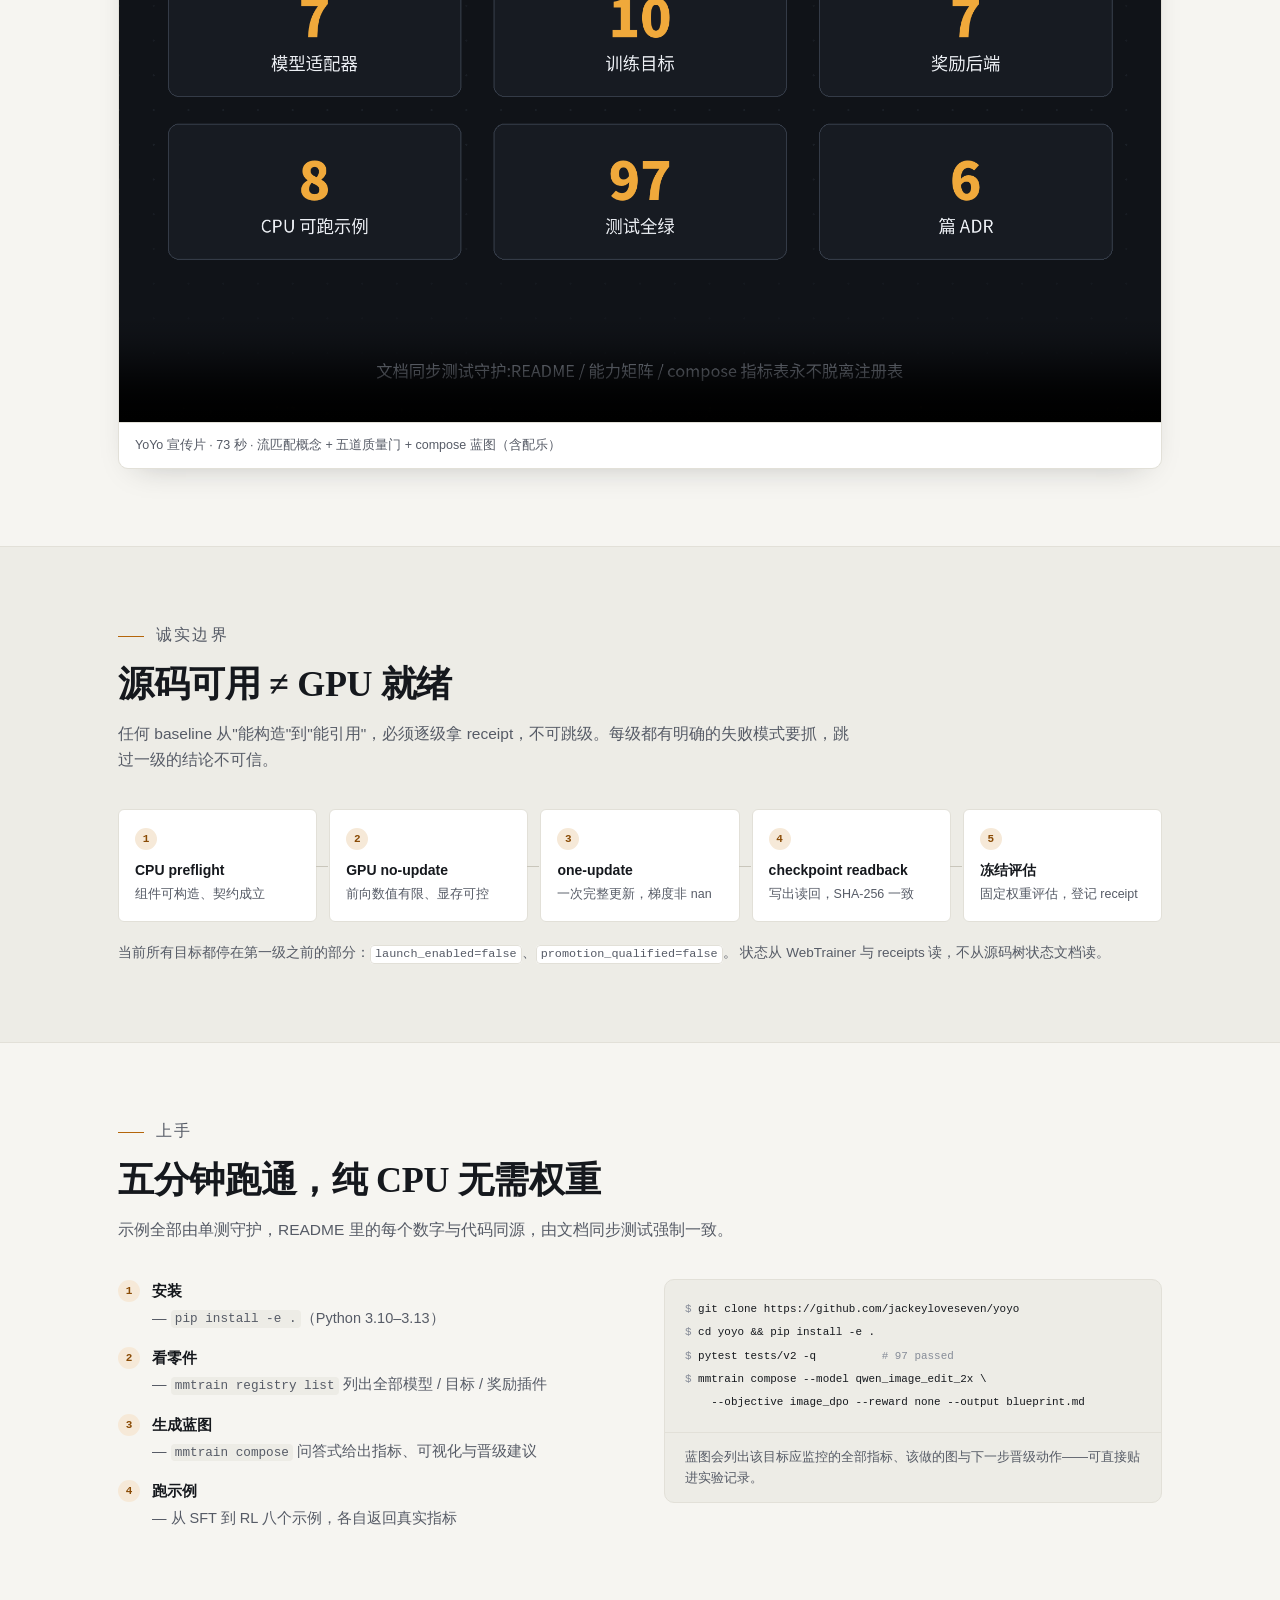
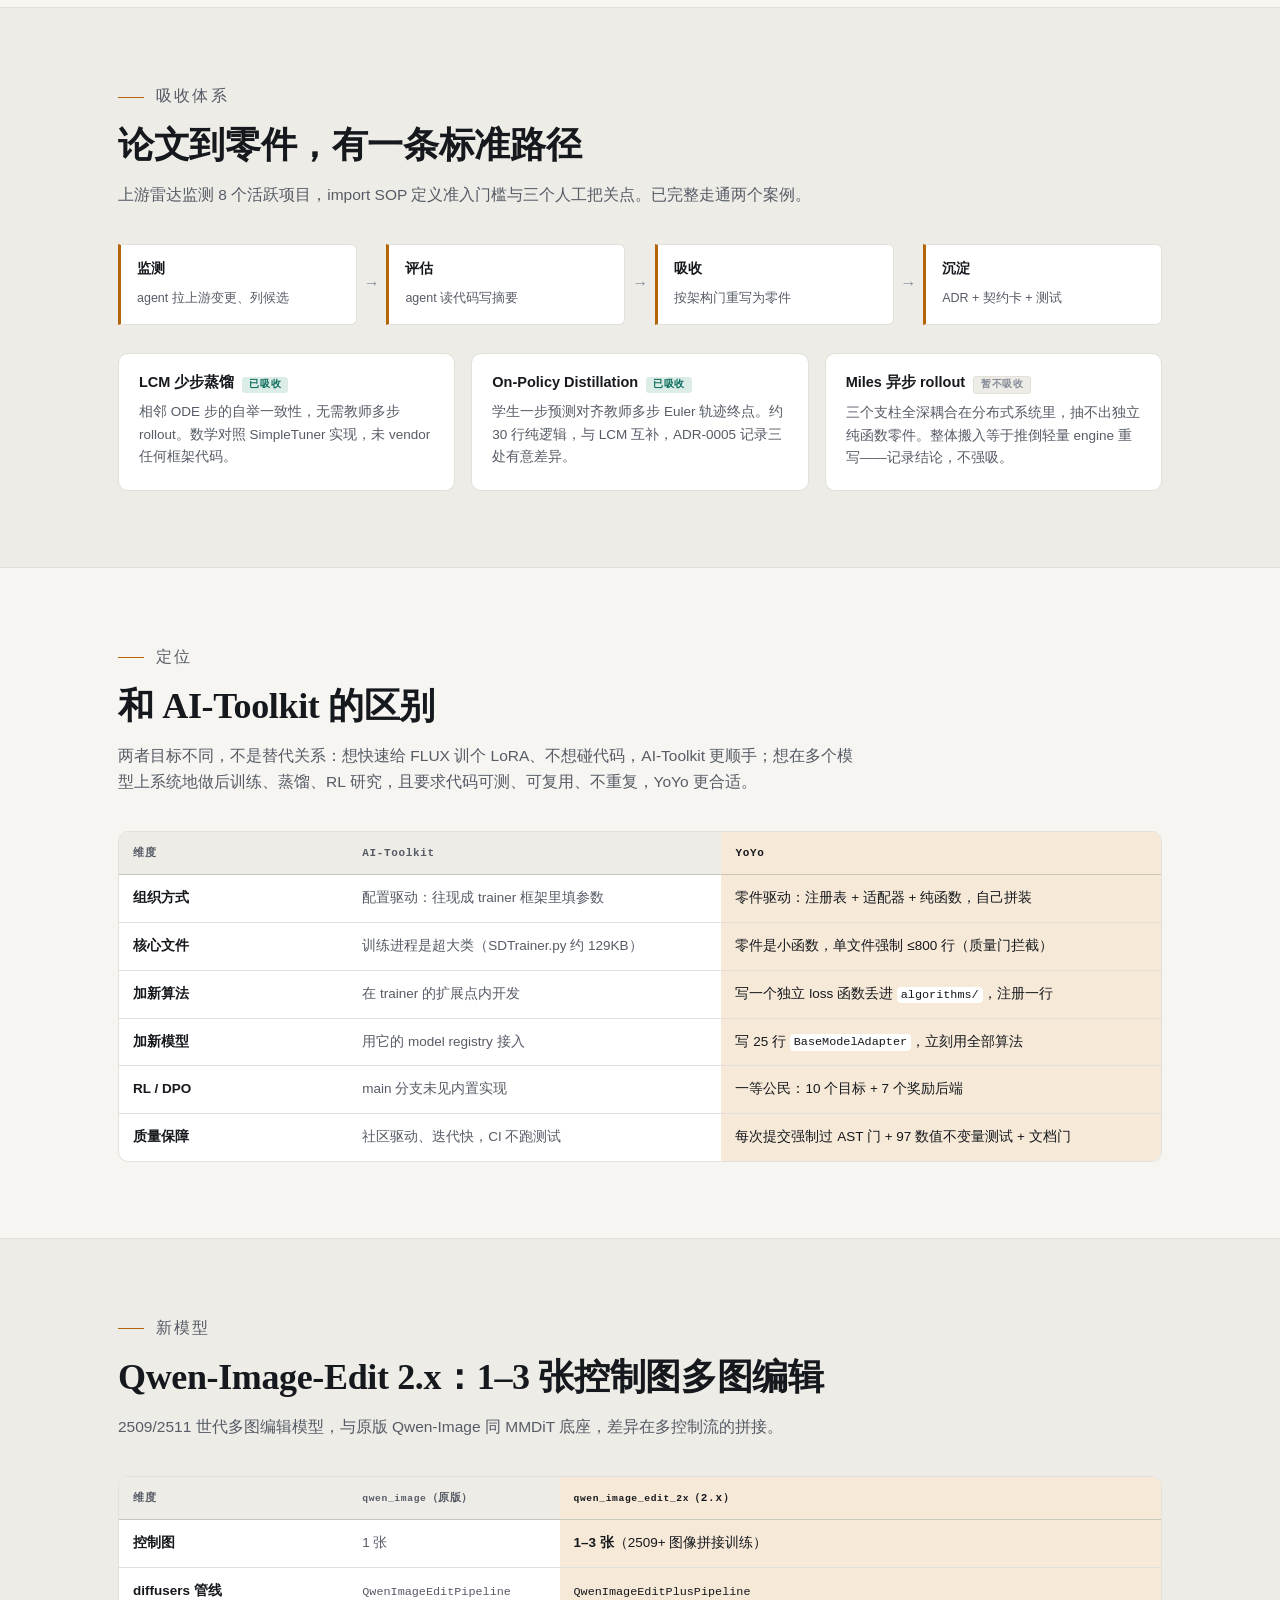
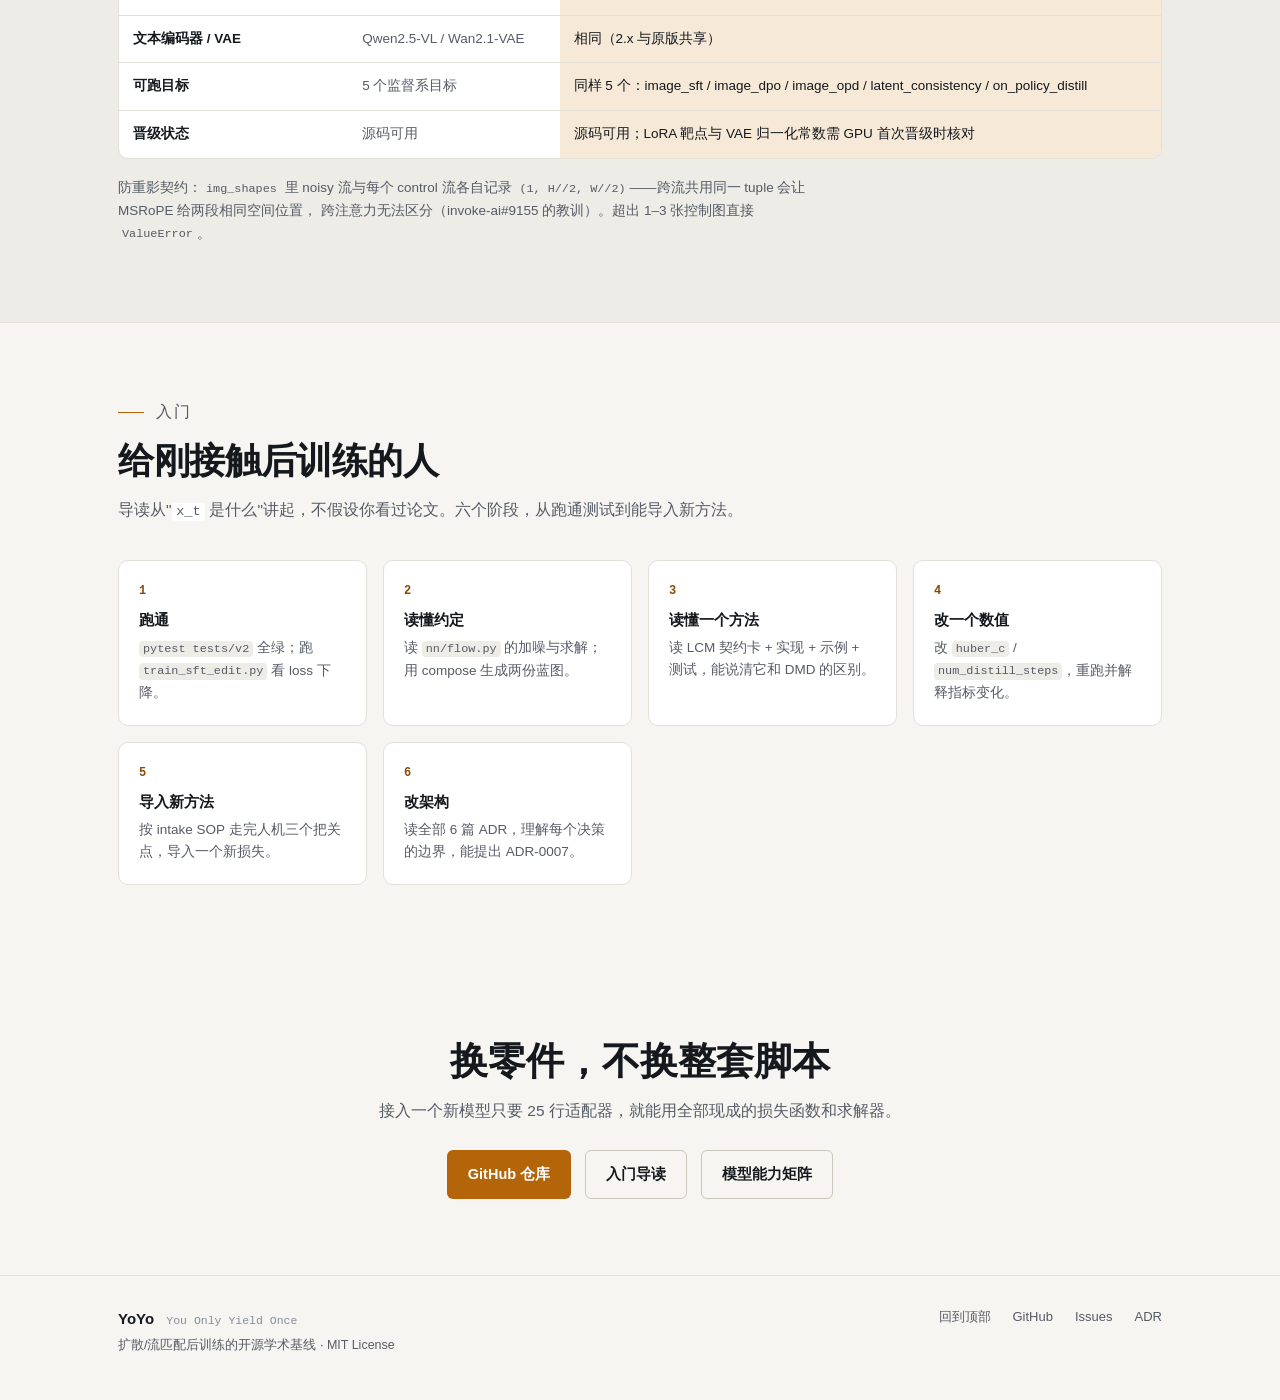
==== commit 906efed2: "test(site): 把 site 三处展示面钉到代码——矩阵逐格、数字逐个 外部评审(2026-10-14)指出的 site SSOT 缺口经核实成立,且范围比评审说的更大: site 有三处硬编" ====
--- a/site/index.html
+++ b/site/index.html
@@ -157,7 +157,7 @@
   <div class="wrap">
     <div class="sec-head">
       <p class="sec-eyebrow">能力矩阵</p>
-      <h2>目标 × 模型，逐格来自注册表</h2>
+      <h2>目标 × 模型，逐格由测试对齐注册表</h2>
       <p>行为 = 目标的 <code>required_model_capabilities</code> 是否为该模型已注册能力的子集；<span class="req">R</span> = 该目标还需一个 RewardBackend。</p>
     </div>
 
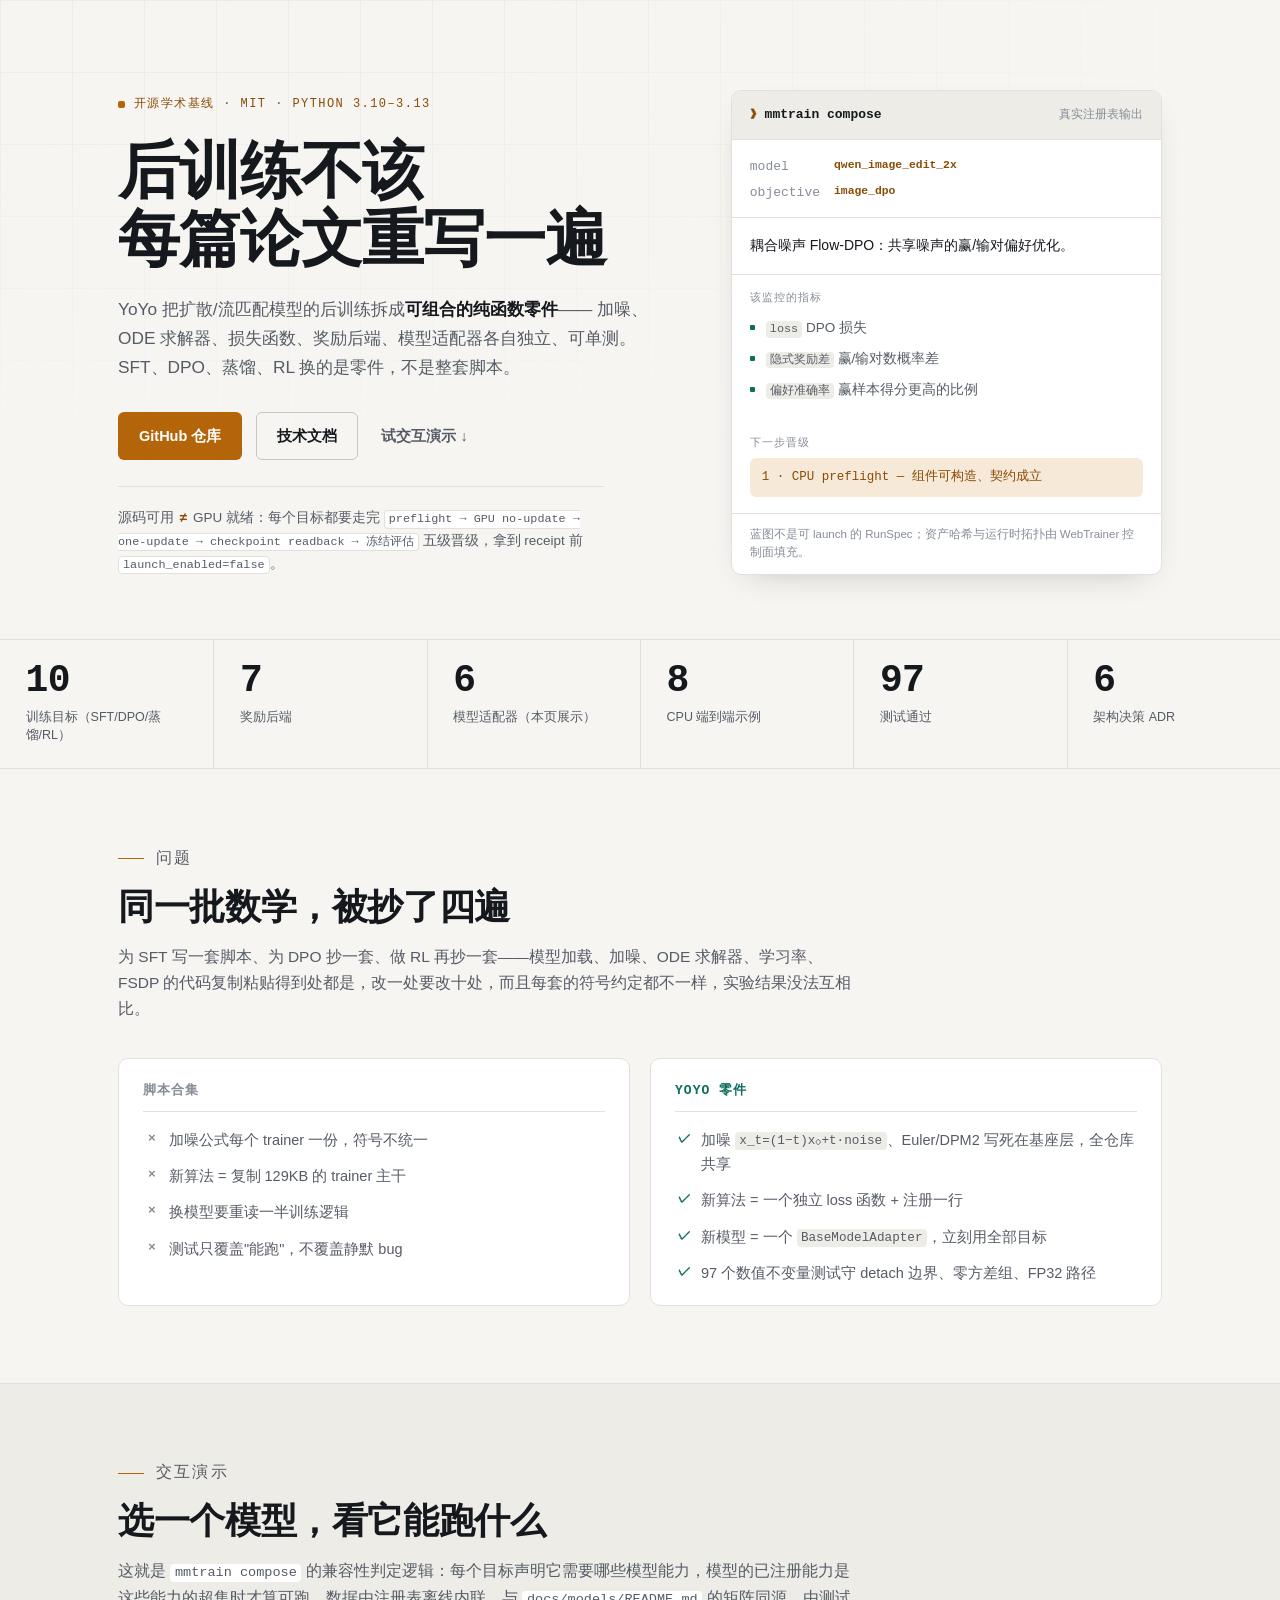
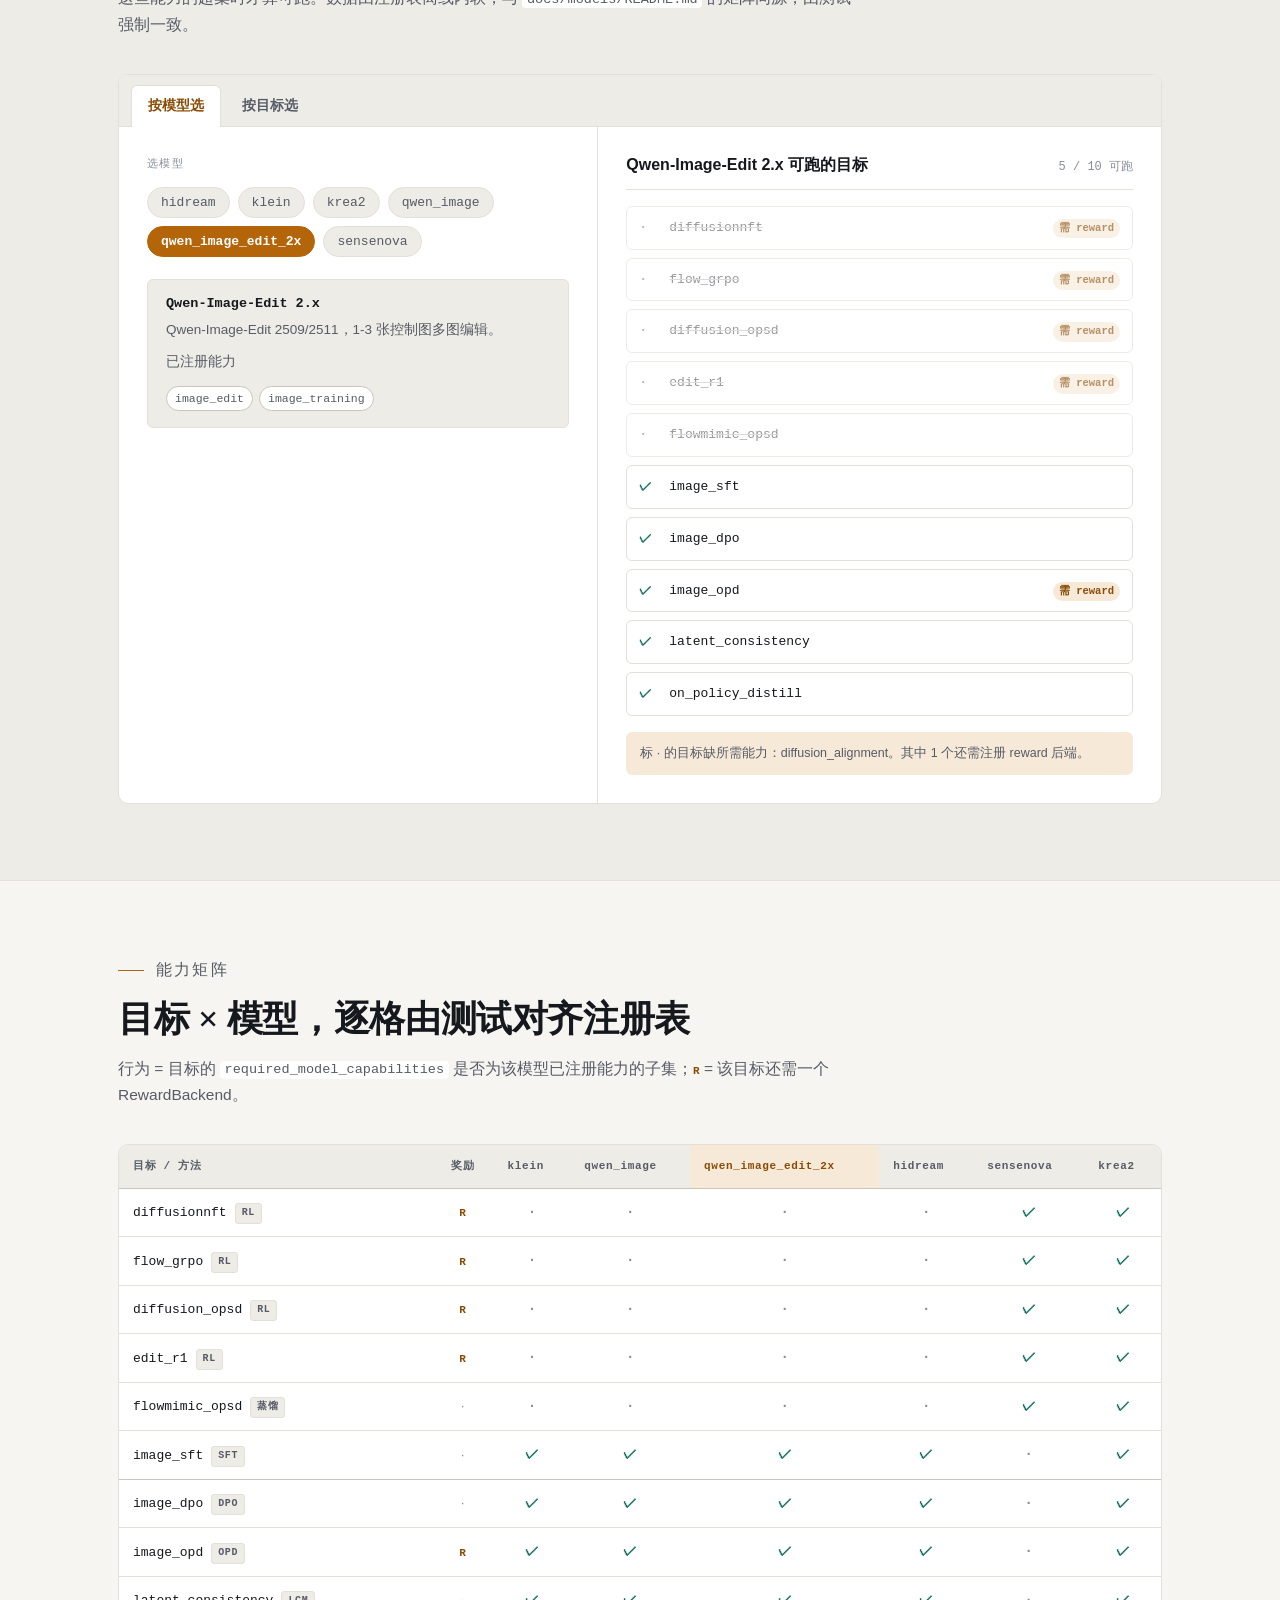
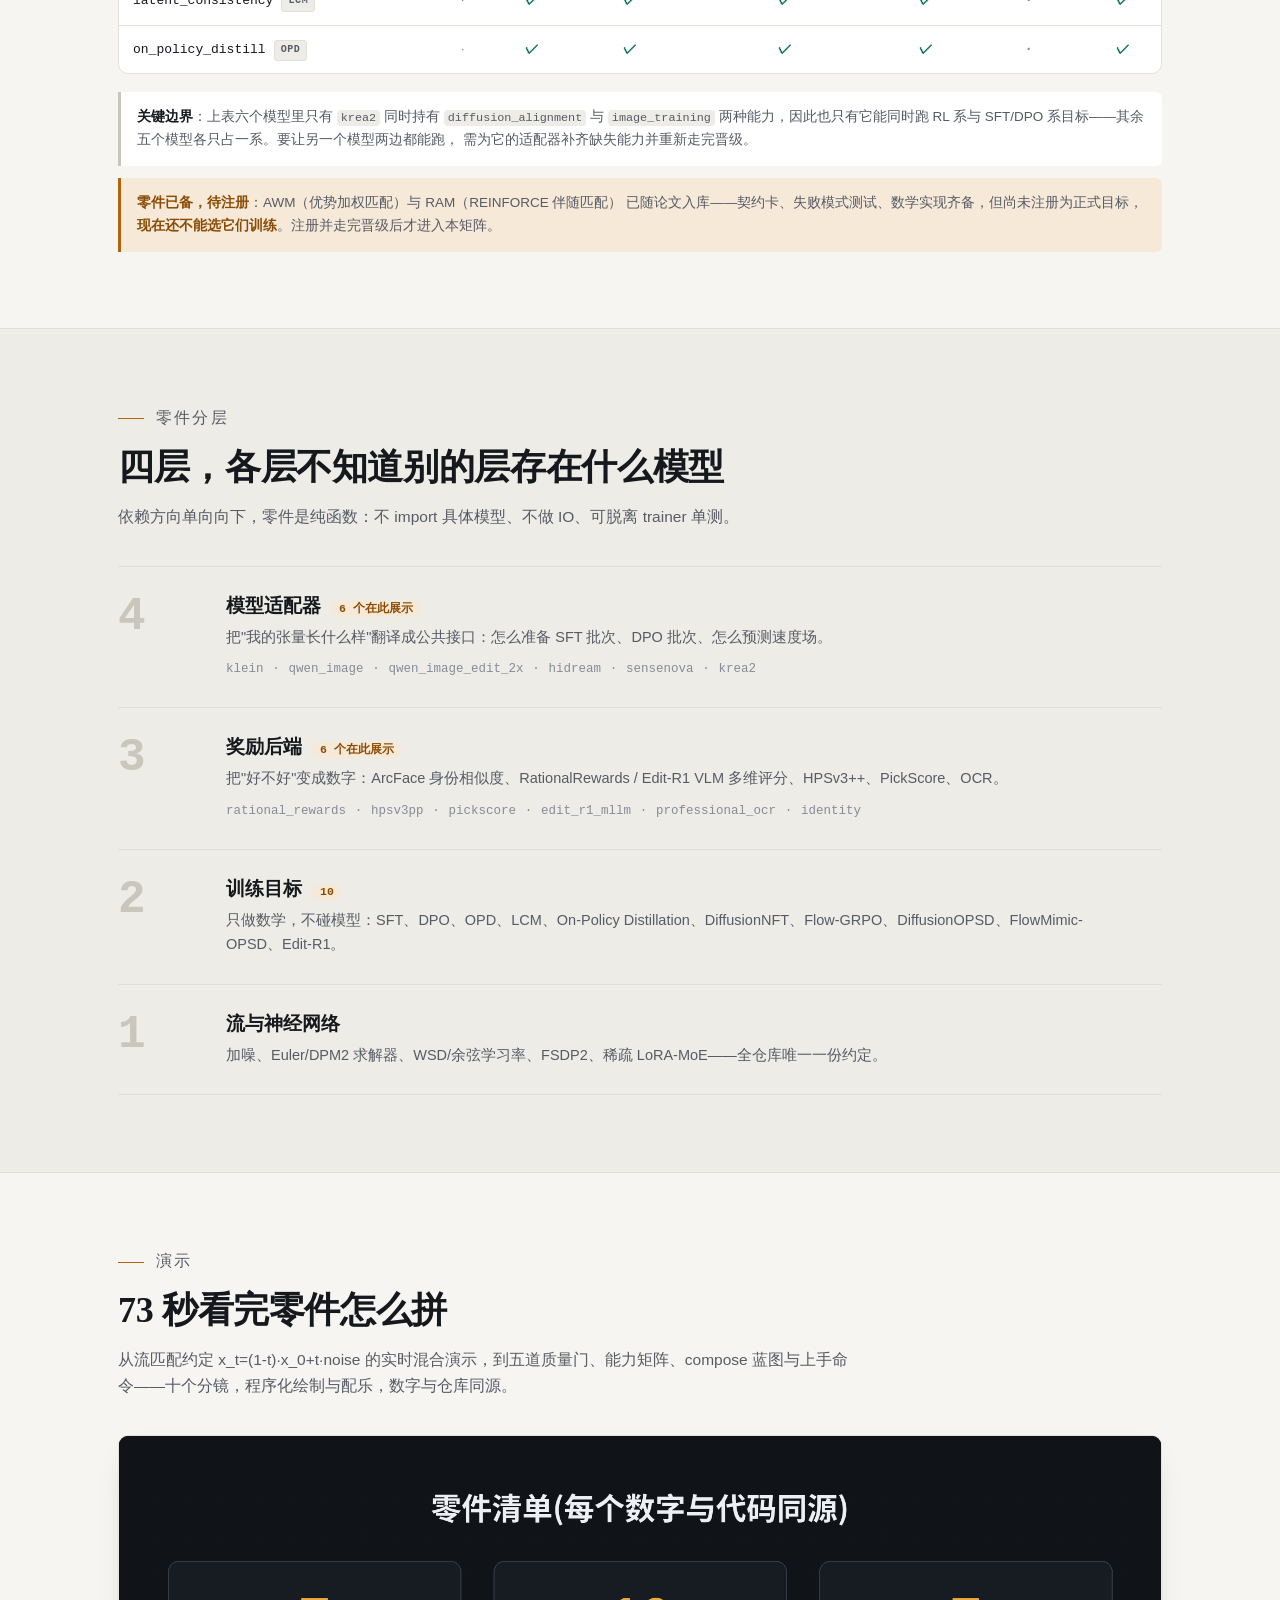
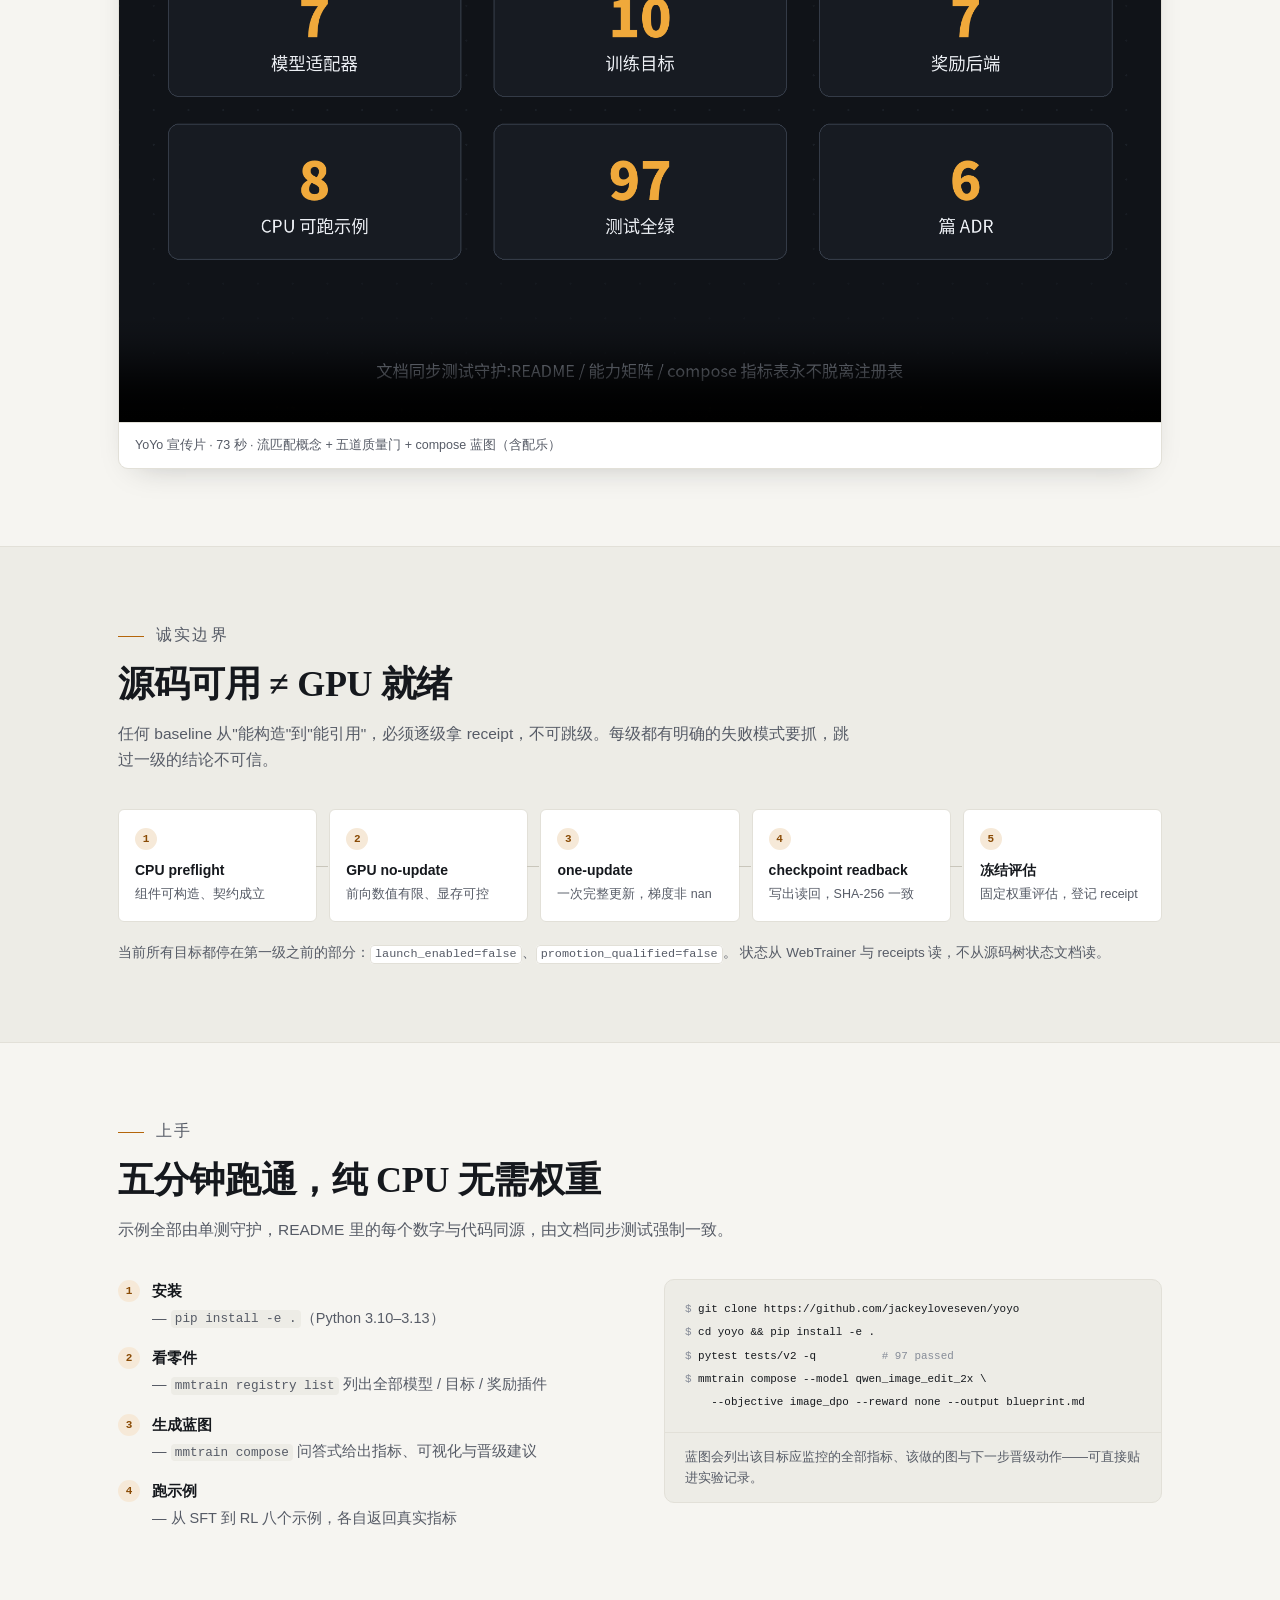
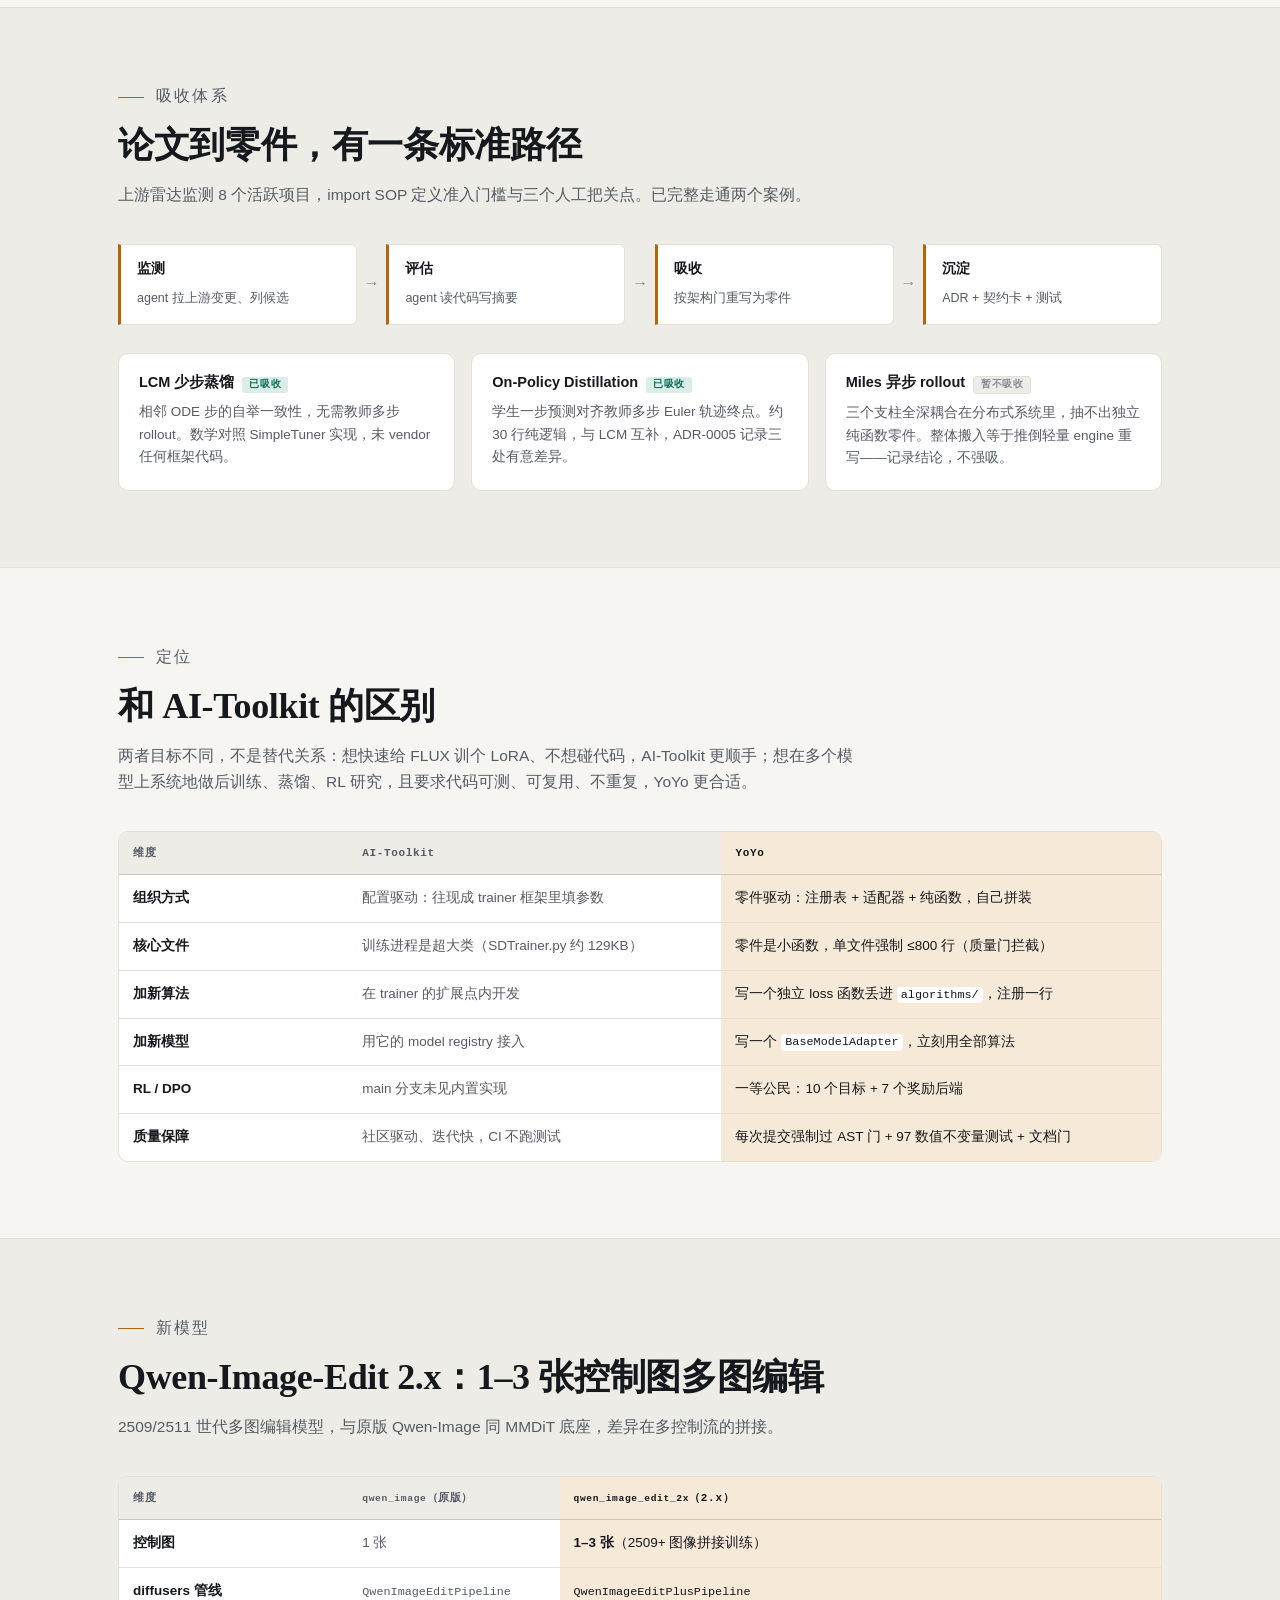
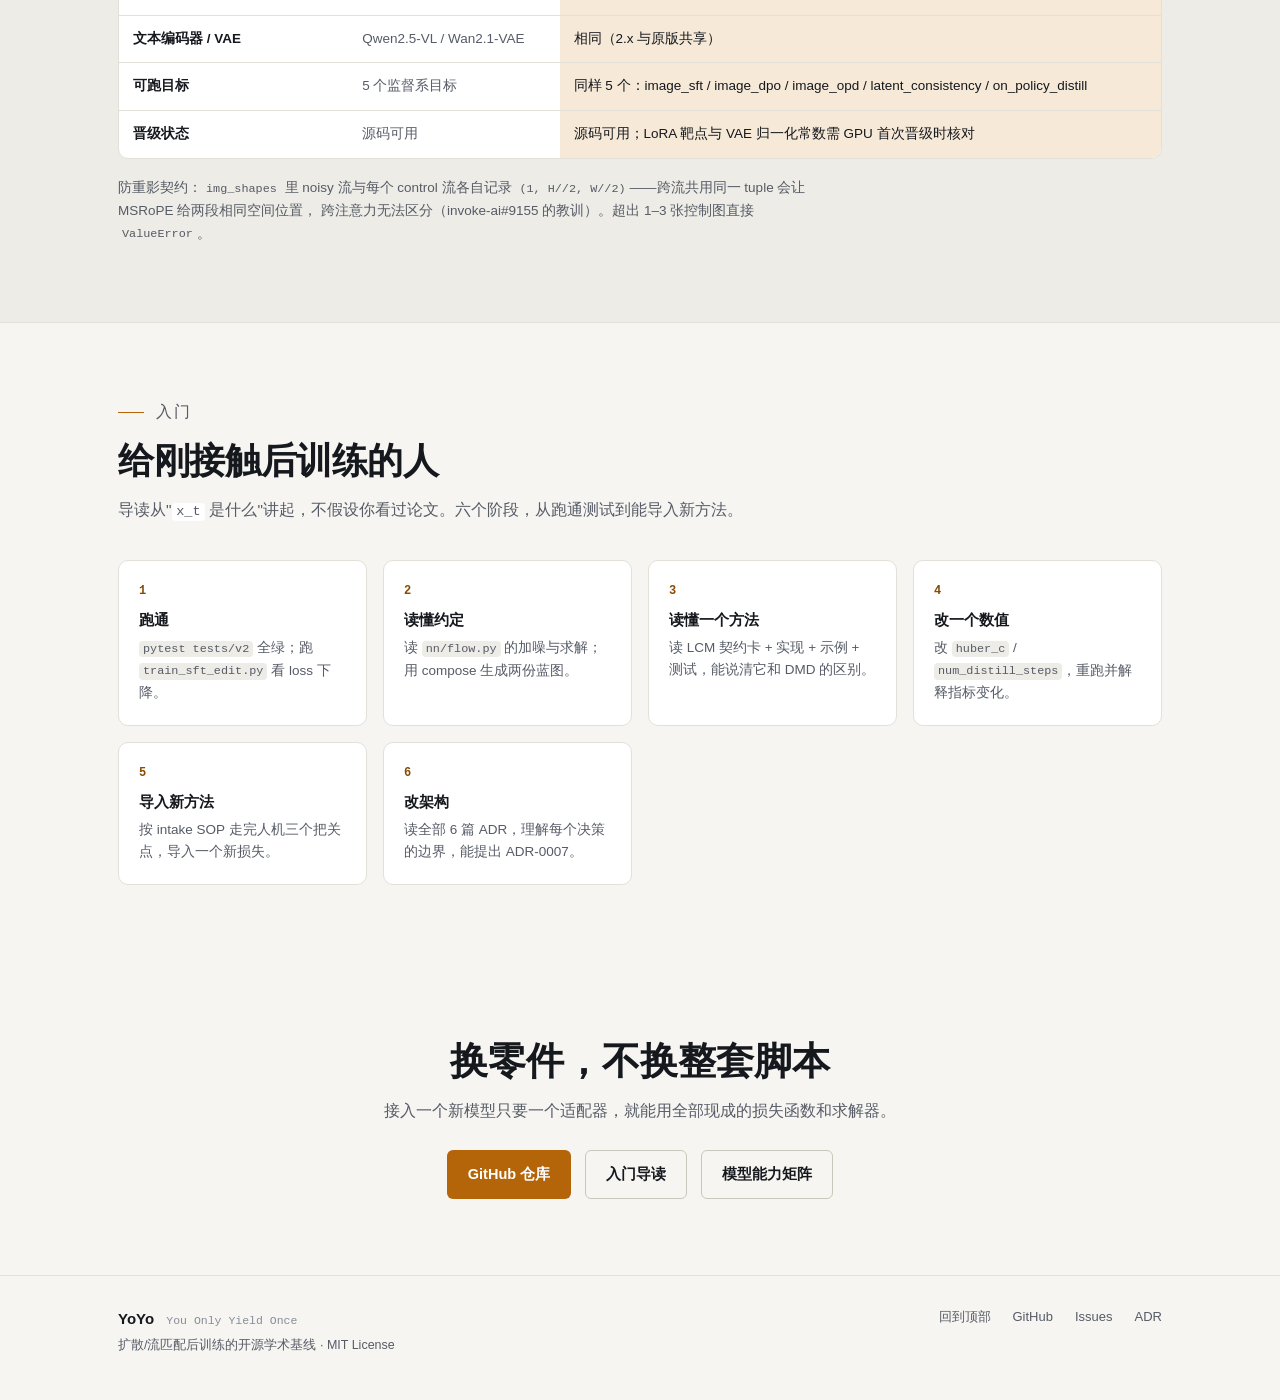
==== commit 0b2f6794: "docs+promo: 删掉对外文案里的"25 行适配器" 该数字在代码里无对应物(BaseModelAdapter 协议本体 17 行、最小适配器类 17 行、 注册项 6 行、最小适配器文件 10" ====
--- a/site/index.html
+++ b/site/index.html
@@ -103,7 +103,7 @@
         <ul class="ticks">
           <li>加噪 <code>x_t=(1−t)x₀+t·noise</code>、Euler/DPM2 写死在基座层，全仓库共享</li>
           <li>新算法 = 一个独立 loss 函数 + 注册一行</li>
-          <li>新模型 = 25 行 <code>BaseModelAdapter</code>，立刻用全部目标</li>
+          <li>新模型 = 一个 <code>BaseModelAdapter</code>，立刻用全部目标</li>
           <li>97 个数值不变量测试守 detach 边界、零方差组、FP32 路径</li>
         </ul>
       </div>
@@ -452,7 +452,7 @@
           <tr><th scope="row">组织方式</th><td>配置驱动：往现成 trainer 框架里填参数</td><td class="col-yoyo">零件驱动：注册表 + 适配器 + 纯函数，自己拼装</td></tr>
           <tr><th scope="row">核心文件</th><td>训练进程是超大类（SDTrainer.py 约 129KB）</td><td class="col-yoyo">零件是小函数，单文件强制 ≤800 行（质量门拦截）</td></tr>
           <tr><th scope="row">加新算法</th><td>在 trainer 的扩展点内开发</td><td class="col-yoyo">写一个独立 loss 函数丢进 <code>algorithms/</code>，注册一行</td></tr>
-          <tr><th scope="row">加新模型</th><td>用它的 model registry 接入</td><td class="col-yoyo">写 25 行 <code>BaseModelAdapter</code>，立刻用全部算法</td></tr>
+          <tr><th scope="row">加新模型</th><td>用它的 model registry 接入</td><td class="col-yoyo">写一个 <code>BaseModelAdapter</code>，立刻用全部算法</td></tr>
           <tr><th scope="row">RL / DPO</th><td>main 分支未见内置实现</td><td class="col-yoyo">一等公民：10 个目标 + 7 个奖励后端</td></tr>
           <tr><th scope="row">质量保障</th><td>社区驱动、迭代快，CI 不跑测试</td><td class="col-yoyo">每次提交强制过 AST 门 + 97 数值不变量测试 + 文档门</td></tr>
         </tbody>
@@ -535,7 +535,7 @@
 <section class="sec cta-final" id="cta">
   <div class="wrap">
     <h2>换零件，不换整套脚本</h2>
-    <p>接入一个新模型只要 25 行适配器，就能用全部现成的损失函数和求解器。</p>
+    <p>接入一个新模型只要一个适配器，就能用全部现成的损失函数和求解器。</p>
     <div class="cta-row">
       <a class="btn btn-primary" href="https://github.com/jackeyloveseven/yoyo">GitHub 仓库</a>
       <a class="btn btn-ghost" href="https://github.com/jackeyloveseven/yoyo/blob/main/docs/onboarding.md">入门导读</a>
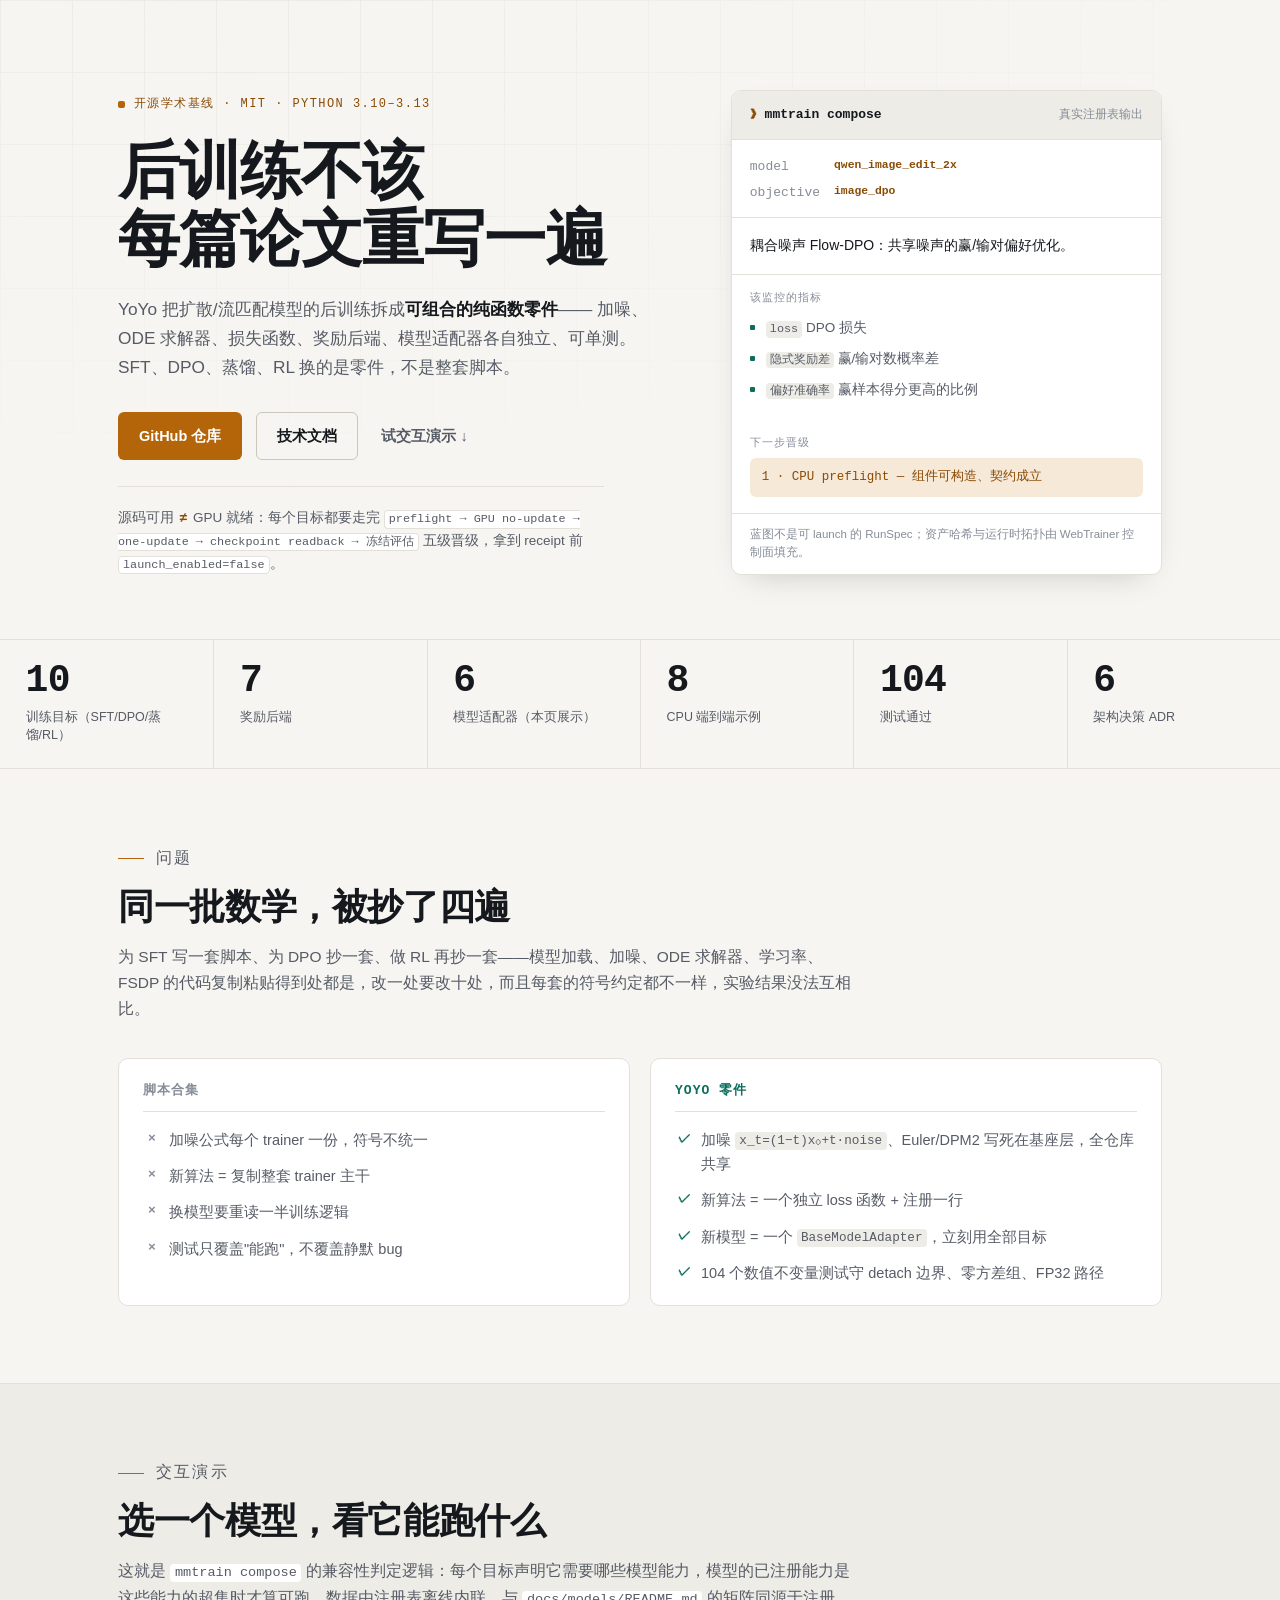
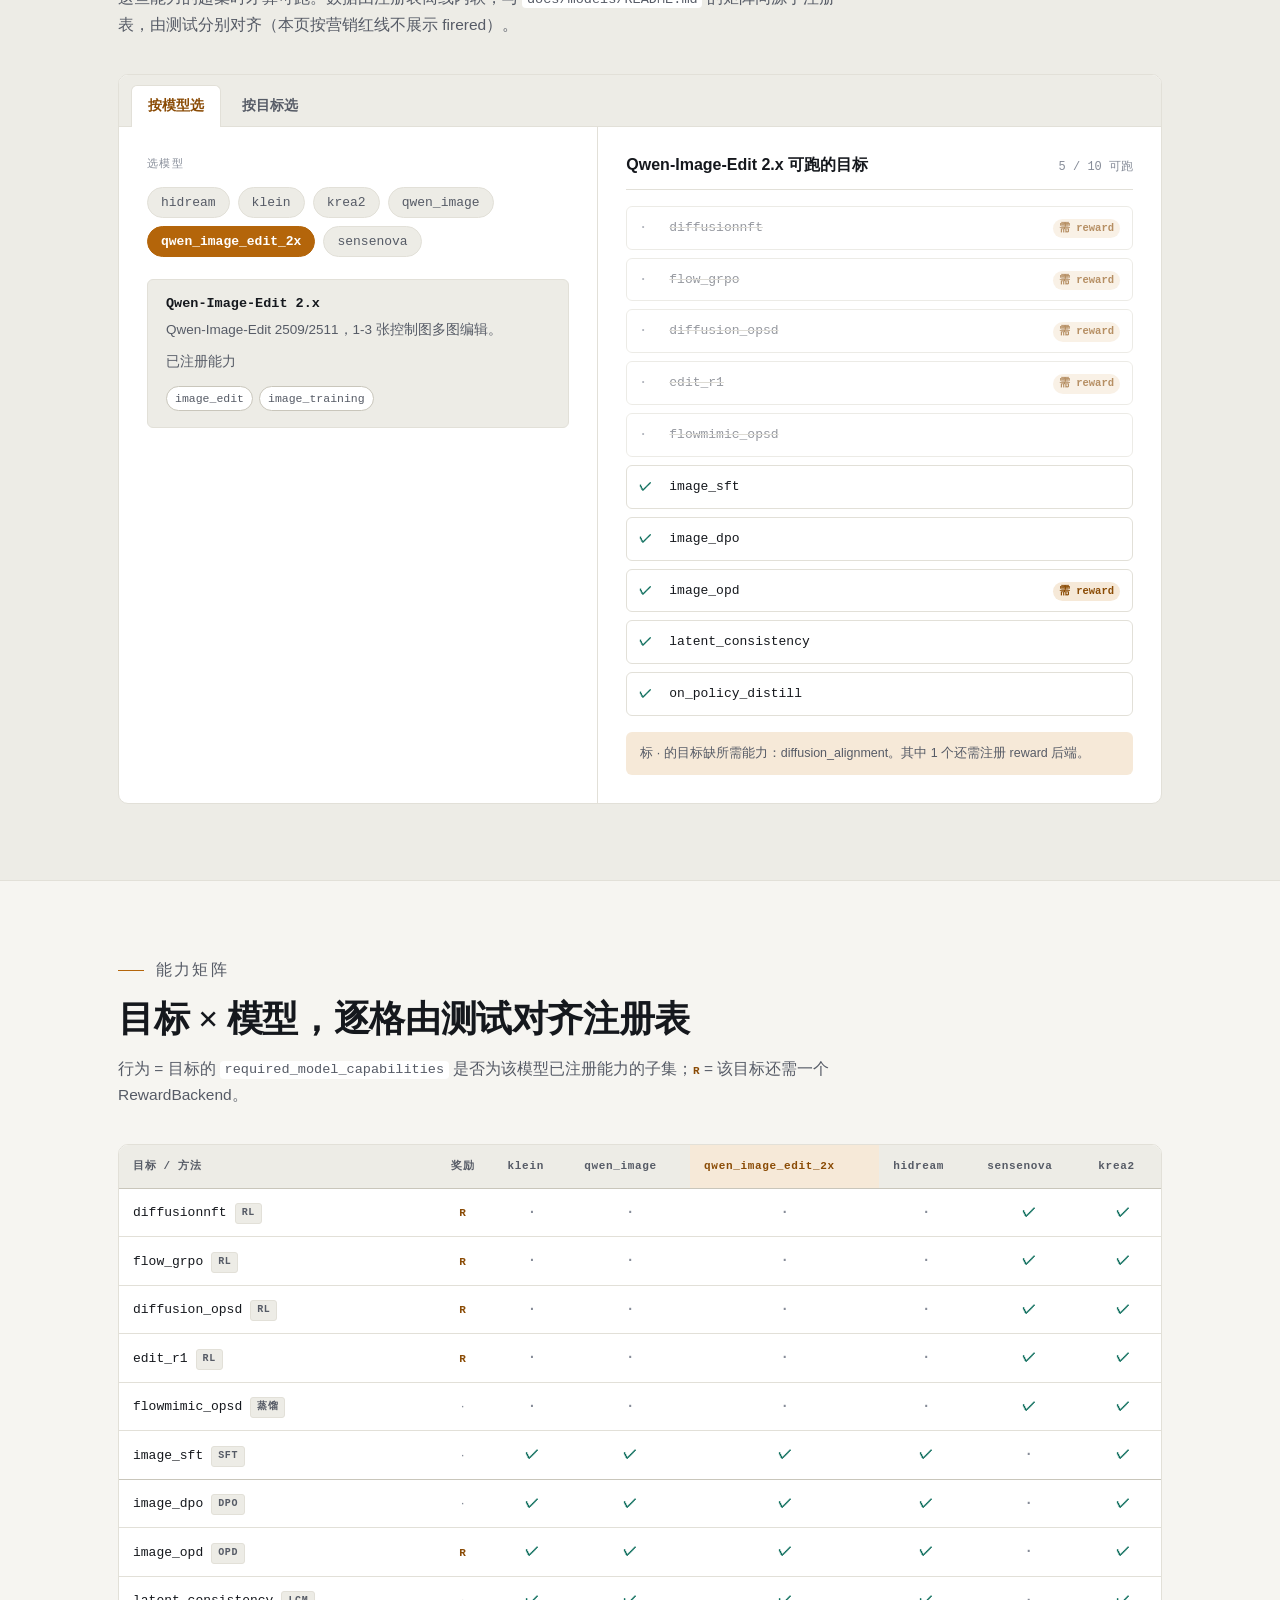
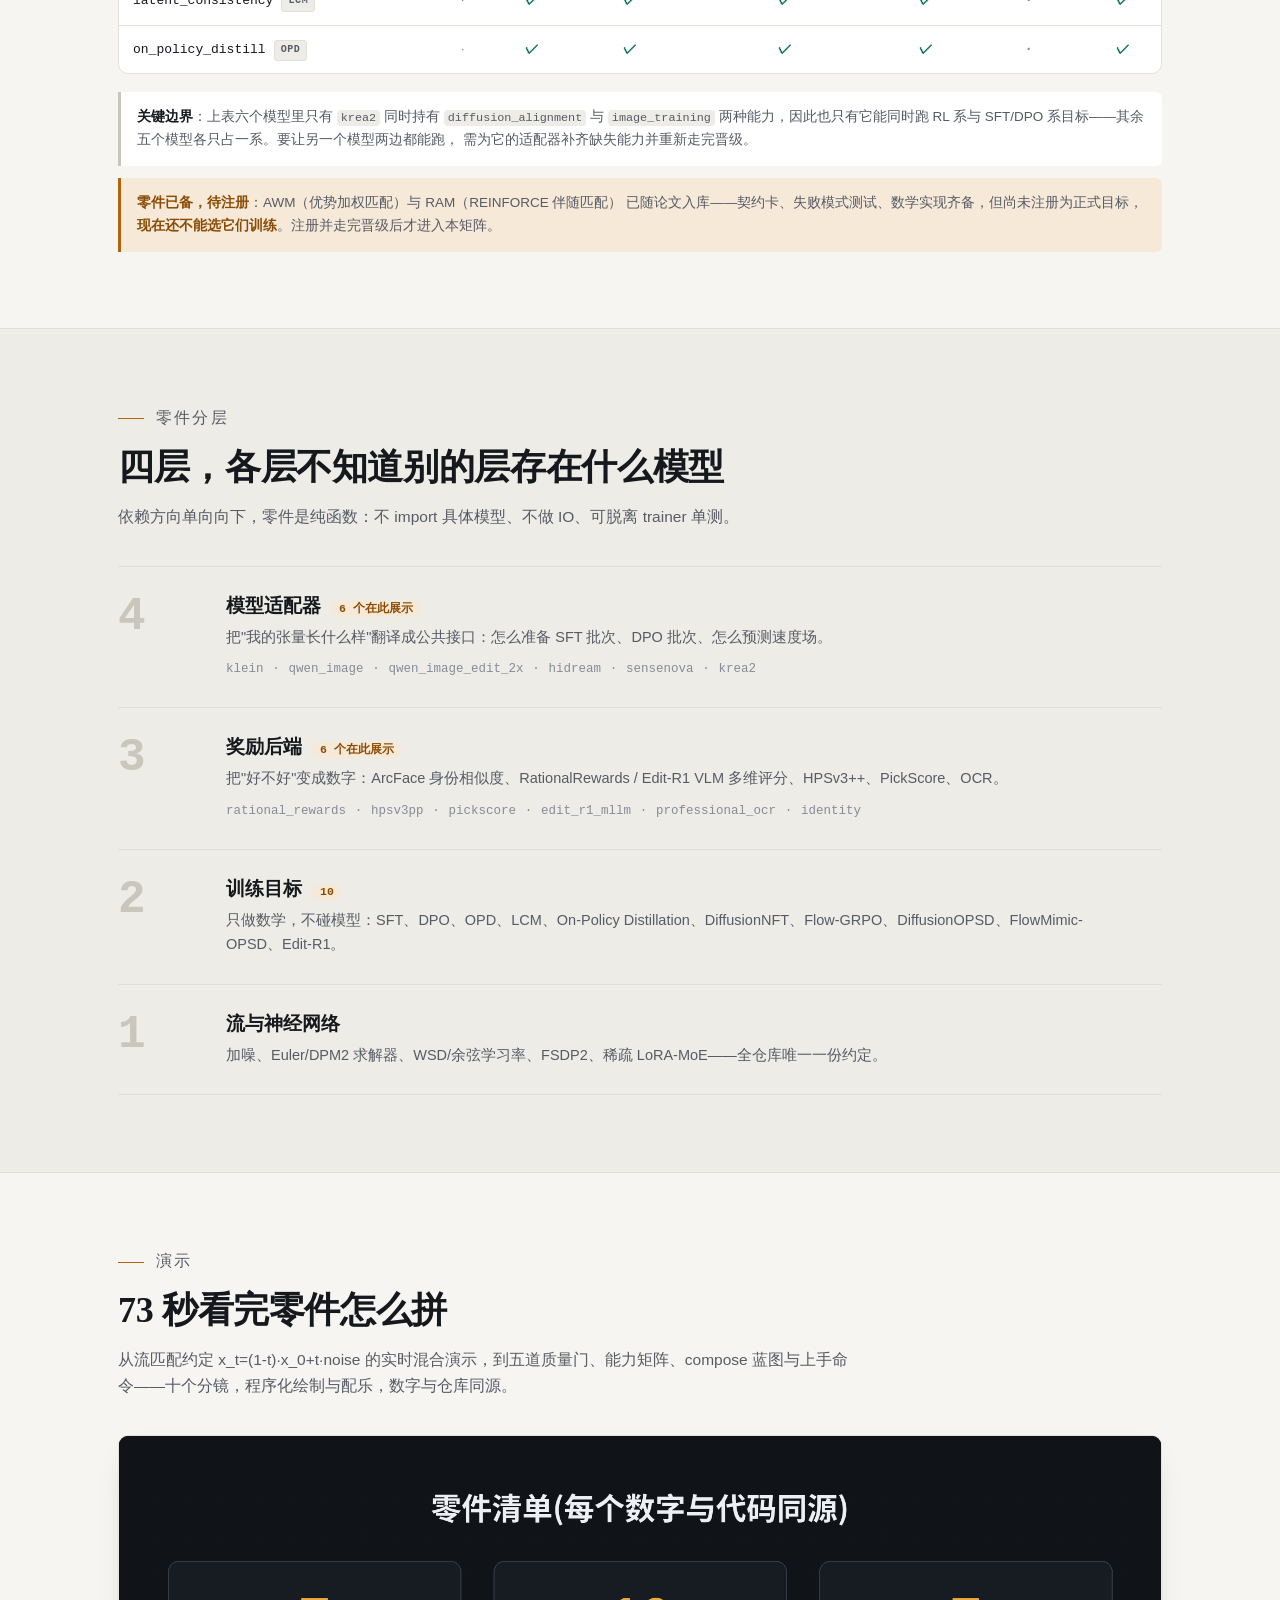
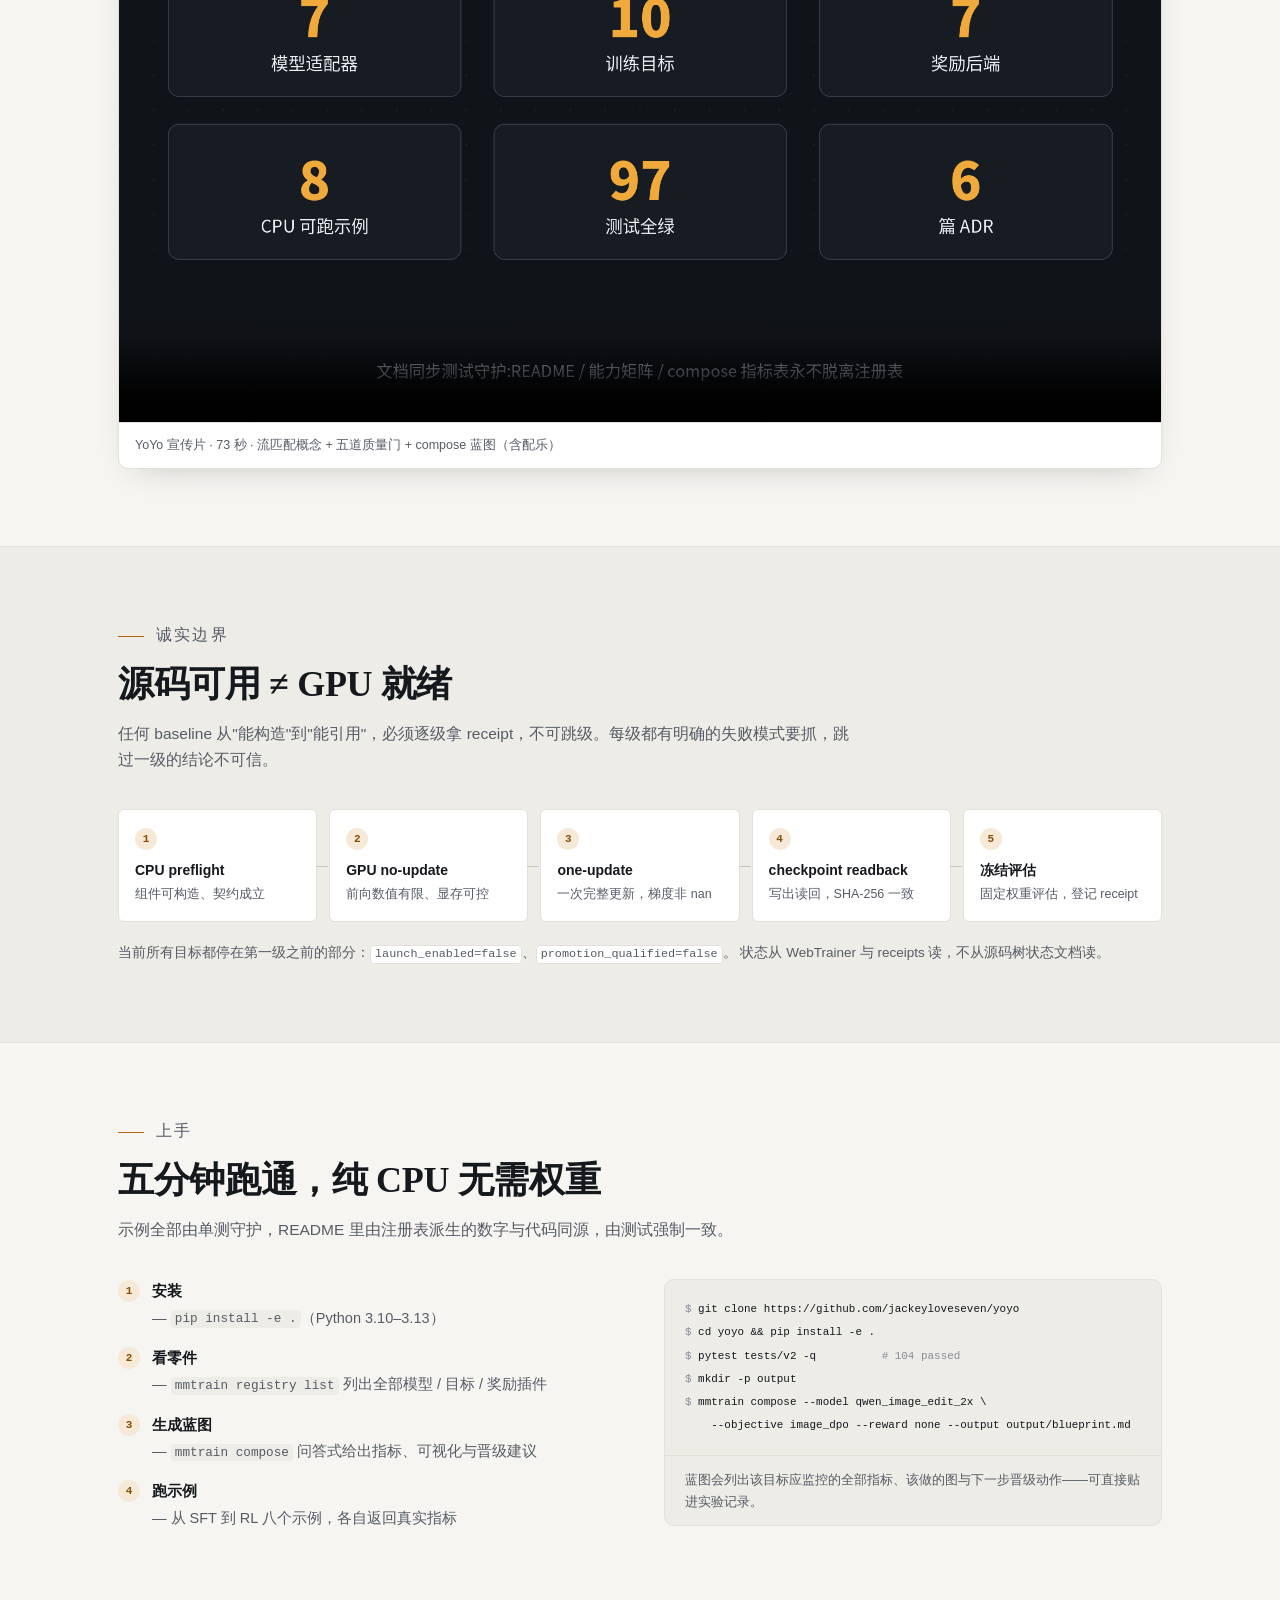
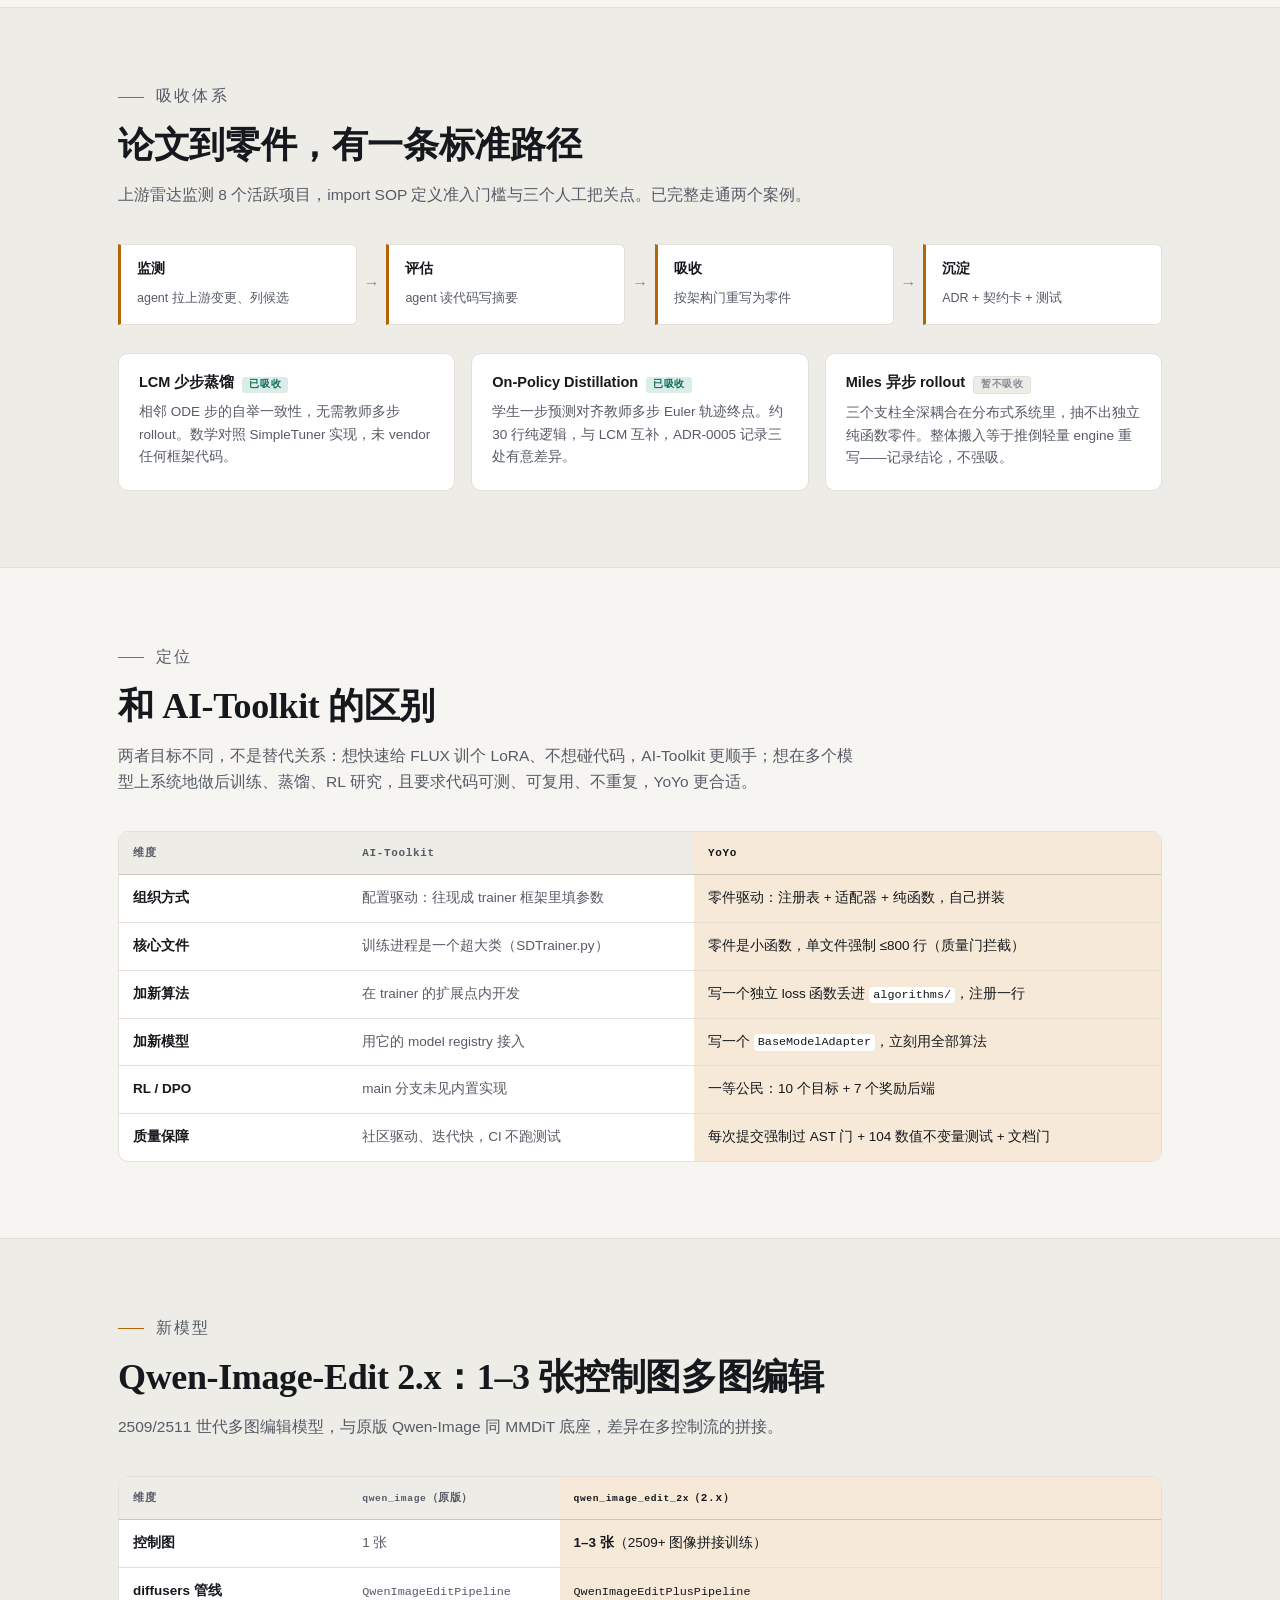
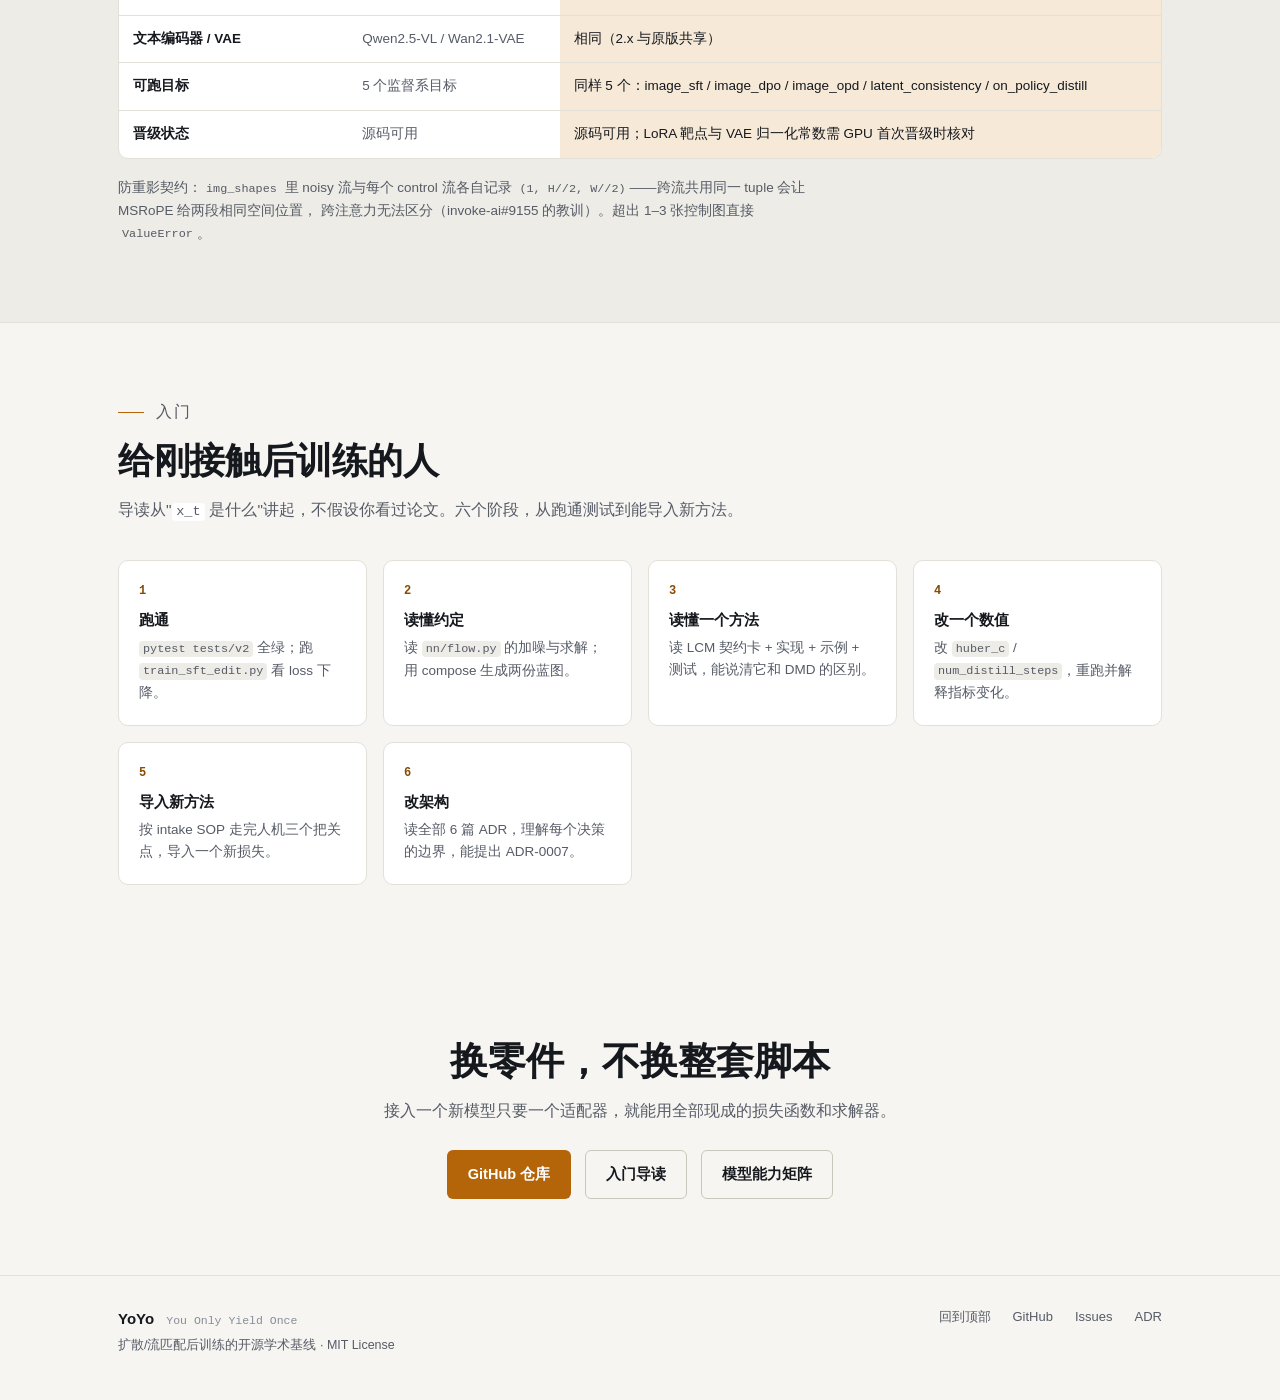
==== commit 16ecc454: "fix: 修正对外事实与测试门漏洞(评审四路复核产出) 事实修正: - 97 → 104:站点 4 处、README、onboarding、宣传片 2 处;97 是上一轮总数,   本轮新增测试后已过" ====
--- a/site/index.html
+++ b/site/index.html
@@ -74,7 +74,7 @@
     <div class="stat" role="listitem"><span class="num">7</span><span class="lbl">奖励后端</span></div>
     <div class="stat" role="listitem"><span class="num">6</span><span class="lbl">模型适配器（本页展示）</span></div>
     <div class="stat" role="listitem"><span class="num">8</span><span class="lbl">CPU 端到端示例</span></div>
-    <div class="stat" role="listitem"><span class="num">97</span><span class="lbl">测试通过</span></div>
+    <div class="stat" role="listitem"><span class="num">104</span><span class="lbl">测试通过</span></div>
     <div class="stat" role="listitem"><span class="num">6</span><span class="lbl">架构决策 ADR</span></div>
   </div>
 </header>
@@ -93,7 +93,7 @@
         <h3 class="duo-h3 bad">脚本合集</h3>
         <ul class="ticks">
           <li data-x="1">加噪公式每个 trainer 一份，符号不统一</li>
-          <li data-x="1">新算法 = 复制 129KB 的 trainer 主干</li>
+          <li data-x="1">新算法 = 复制整套 trainer 主干</li>
           <li data-x="1">换模型要重读一半训练逻辑</li>
           <li data-x="1">测试只覆盖"能跑"，不覆盖静默 bug</li>
         </ul>
@@ -104,7 +104,7 @@
           <li>加噪 <code>x_t=(1−t)x₀+t·noise</code>、Euler/DPM2 写死在基座层，全仓库共享</li>
           <li>新算法 = 一个独立 loss 函数 + 注册一行</li>
           <li>新模型 = 一个 <code>BaseModelAdapter</code>，立刻用全部目标</li>
-          <li>97 个数值不变量测试守 detach 边界、零方差组、FP32 路径</li>
+          <li>104 个数值不变量测试守 detach 边界、零方差组、FP32 路径</li>
         </ul>
       </div>
     </div>
@@ -116,7 +116,7 @@
     <div class="sec-head">
       <p class="sec-eyebrow">交互演示</p>
       <h2>选一个模型，看它能跑什么</h2>
-      <p>这就是 <code>mmtrain compose</code> 的兼容性判定逻辑：每个目标声明它需要哪些模型能力，模型的已注册能力是这些能力的超集时才算可跑。数据由注册表离线内联，与 <code>docs/models/README.md</code> 的矩阵同源，由测试强制一致。</p>
+      <p>这就是 <code>mmtrain compose</code> 的兼容性判定逻辑：每个目标声明它需要哪些模型能力，模型的已注册能力是这些能力的超集时才算可跑。数据由注册表离线内联，与 <code>docs/models/README.md</code> 的矩阵同源于注册表，由测试分别对齐（本页按营销红线不展示 firered）。</p>
     </div>
 
     <div class="explorer" id="explorer-app">
@@ -382,7 +382,7 @@
     <div class="sec-head">
       <p class="sec-eyebrow">上手</p>
       <h2>五分钟跑通，纯 CPU 无需权重</h2>
-      <p>示例全部由单测守护，README 里的每个数字与代码同源，由文档同步测试强制一致。</p>
+      <p>示例全部由单测守护，README 里由注册表派生的数字与代码同源，由测试强制一致。</p>
     </div>
     <div class="start-grid">
       <ol class="steps">
@@ -394,9 +394,10 @@
       <div class="code-block">
         <pre><code><span class="c">$</span> git clone https://github.com/jackeyloveseven/yoyo
 <span class="c">$</span> cd yoyo &amp;&amp; pip install -e .
-<span class="c">$</span> pytest tests/v2 -q          <span class="c"># 97 passed</span>
+<span class="c">$</span> pytest tests/v2 -q          <span class="c"># 104 passed</span>
+<span class="c">$</span> mkdir -p output
 <span class="c">$</span> mmtrain compose --model qwen_image_edit_2x \
-    --objective image_dpo --reward none --output blueprint.md</code></pre>
+    --objective image_dpo --reward none --output output/blueprint.md</code></pre>
         <p class="code-note">蓝图会列出该目标应监控的全部指标、该做的图与下一步晋级动作——可直接贴进实验记录。</p>
       </div>
     </div>
@@ -450,11 +451,11 @@
         </thead>
         <tbody>
           <tr><th scope="row">组织方式</th><td>配置驱动：往现成 trainer 框架里填参数</td><td class="col-yoyo">零件驱动：注册表 + 适配器 + 纯函数，自己拼装</td></tr>
-          <tr><th scope="row">核心文件</th><td>训练进程是超大类（SDTrainer.py 约 129KB）</td><td class="col-yoyo">零件是小函数，单文件强制 ≤800 行（质量门拦截）</td></tr>
+          <tr><th scope="row">核心文件</th><td>训练进程是一个超大类（SDTrainer.py）</td><td class="col-yoyo">零件是小函数，单文件强制 ≤800 行（质量门拦截）</td></tr>
           <tr><th scope="row">加新算法</th><td>在 trainer 的扩展点内开发</td><td class="col-yoyo">写一个独立 loss 函数丢进 <code>algorithms/</code>，注册一行</td></tr>
           <tr><th scope="row">加新模型</th><td>用它的 model registry 接入</td><td class="col-yoyo">写一个 <code>BaseModelAdapter</code>，立刻用全部算法</td></tr>
           <tr><th scope="row">RL / DPO</th><td>main 分支未见内置实现</td><td class="col-yoyo">一等公民：10 个目标 + 7 个奖励后端</td></tr>
-          <tr><th scope="row">质量保障</th><td>社区驱动、迭代快，CI 不跑测试</td><td class="col-yoyo">每次提交强制过 AST 门 + 97 数值不变量测试 + 文档门</td></tr>
+          <tr><th scope="row">质量保障</th><td>社区驱动、迭代快，CI 不跑测试</td><td class="col-yoyo">每次提交强制过 AST 门 + 104 数值不变量测试 + 文档门</td></tr>
         </tbody>
       </table>
     </div>
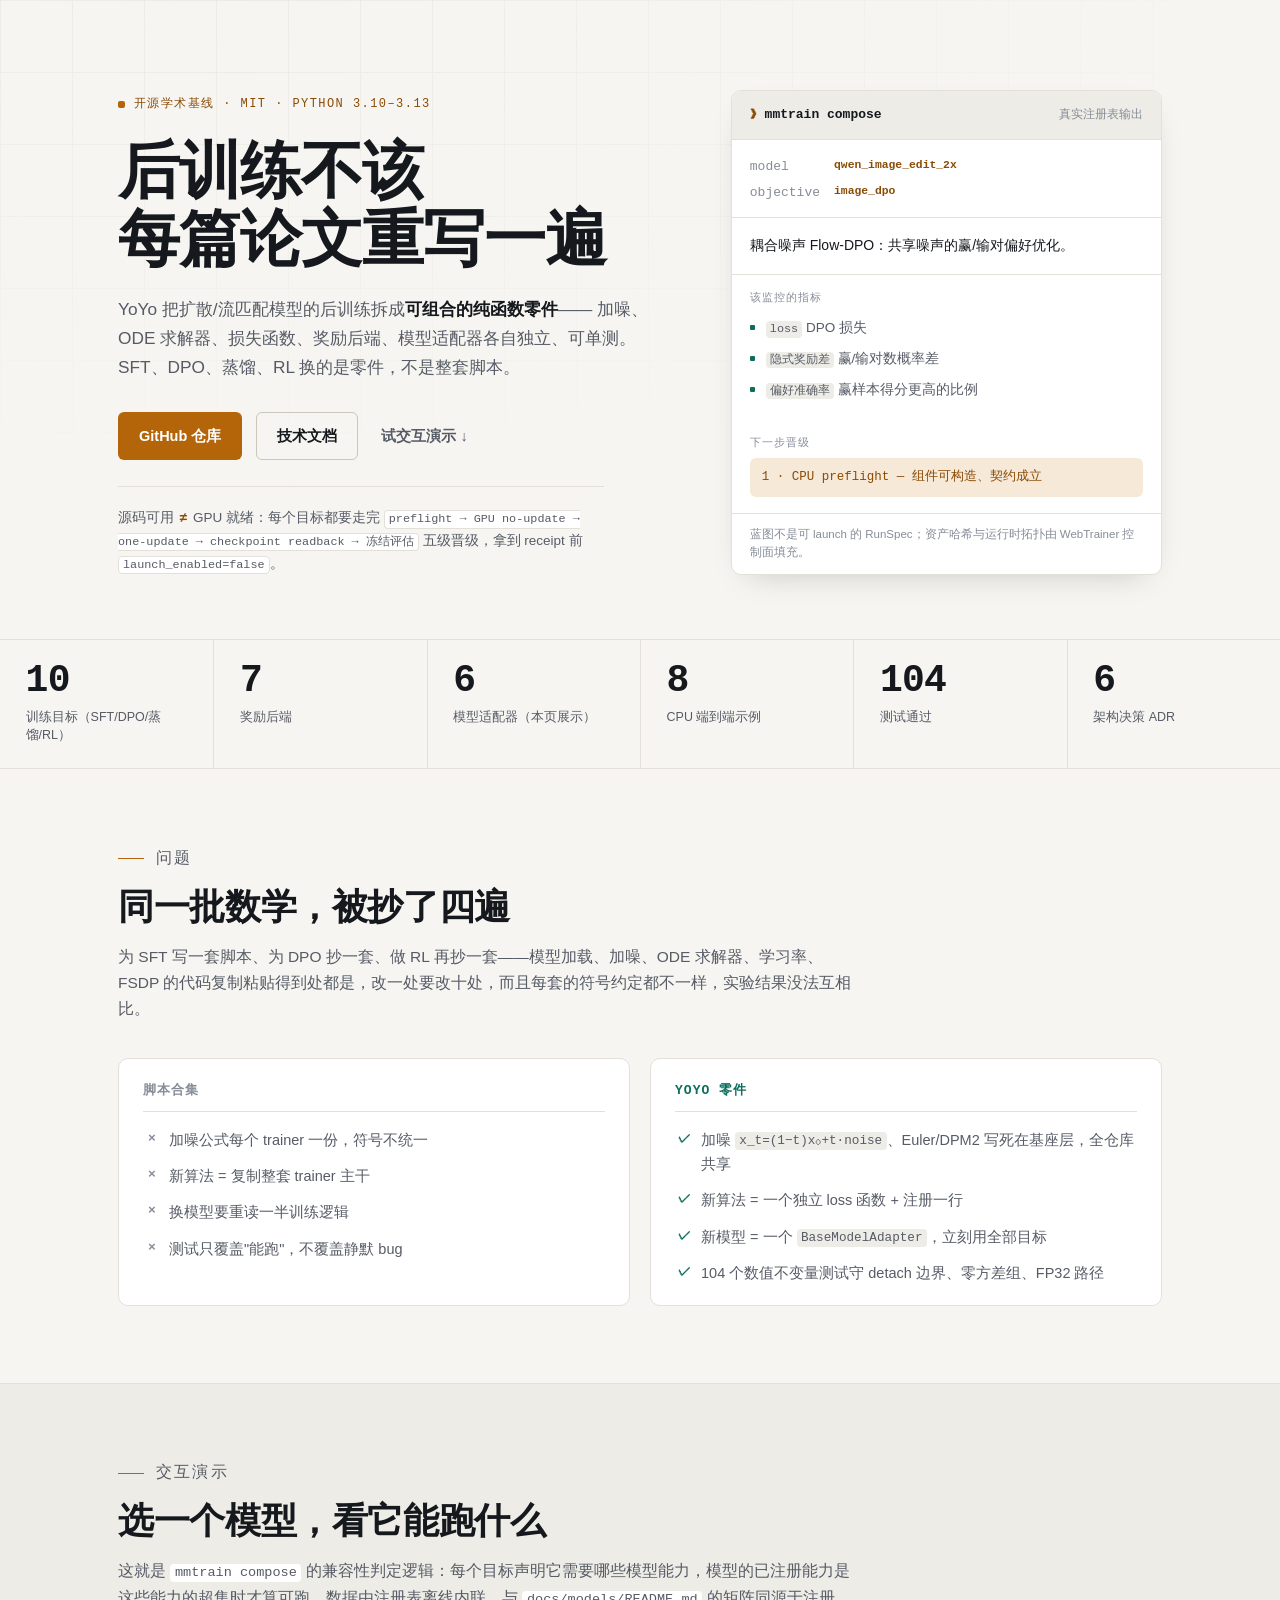
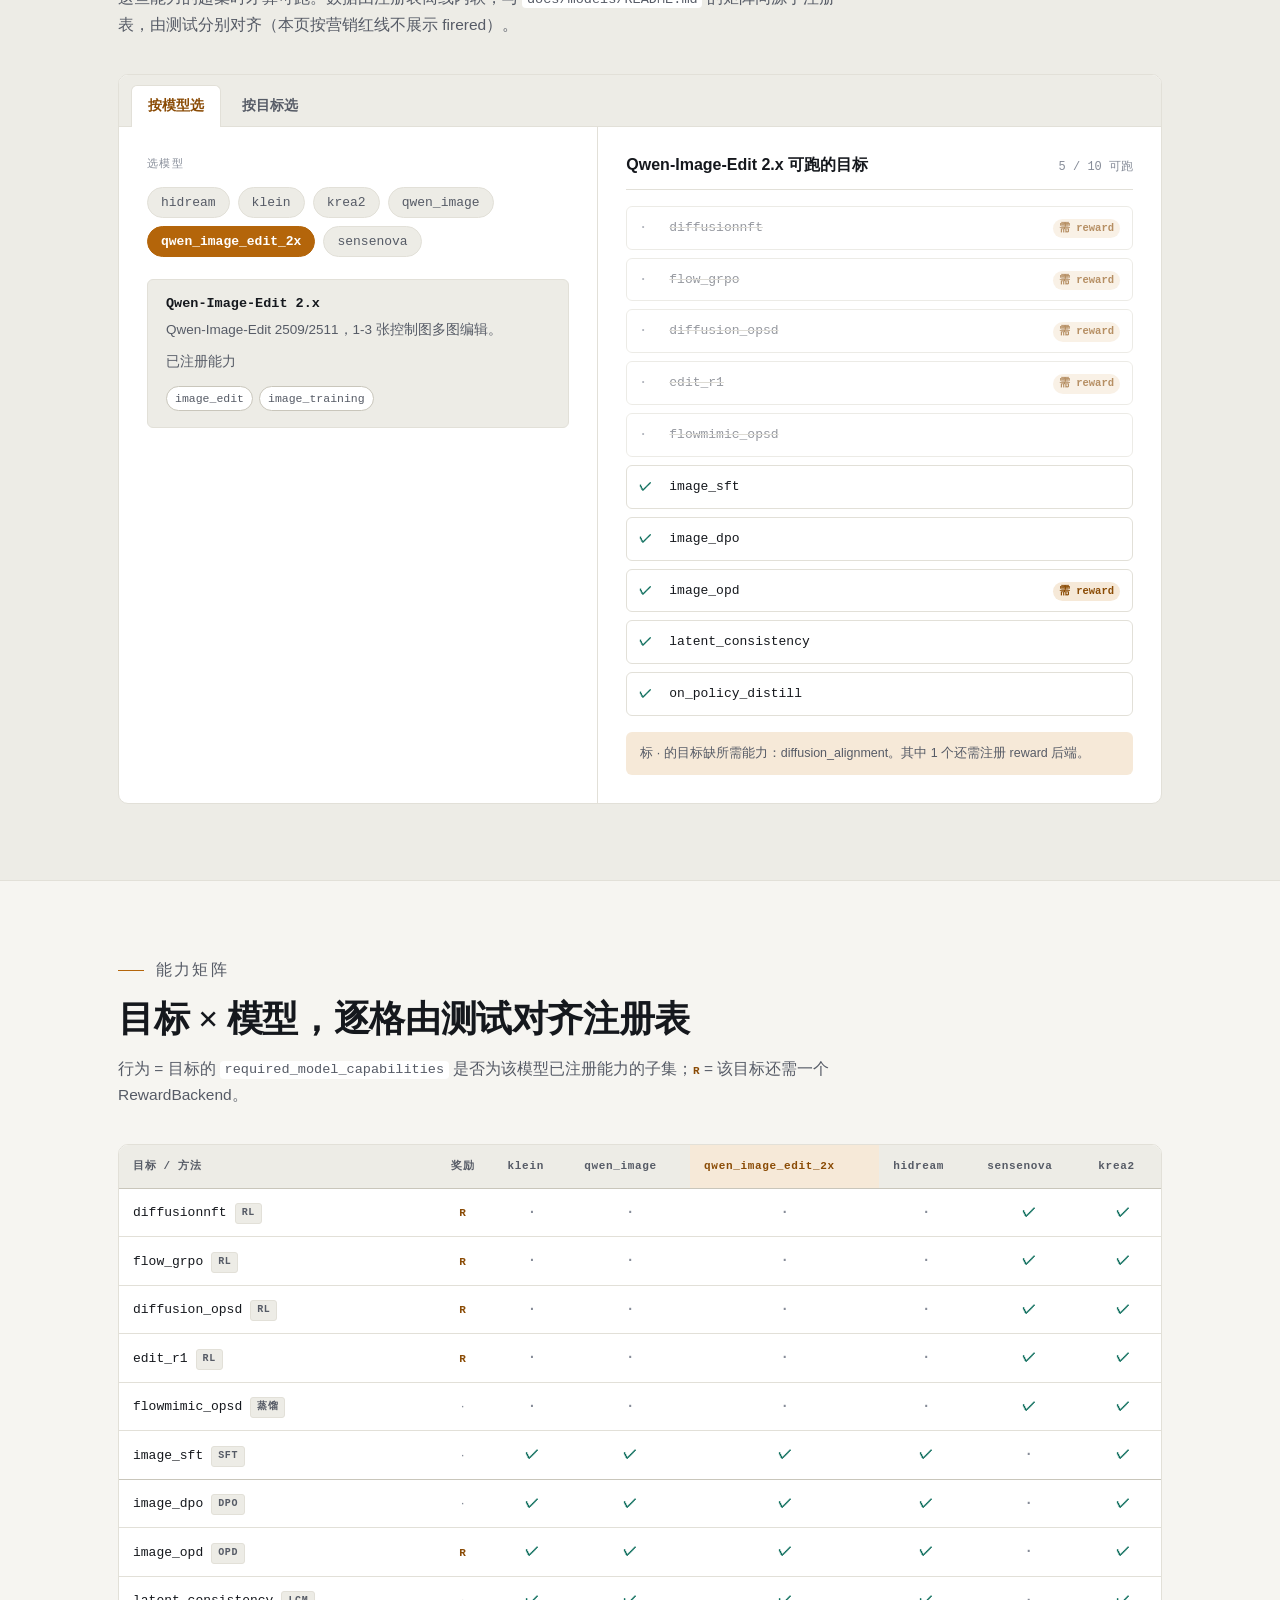
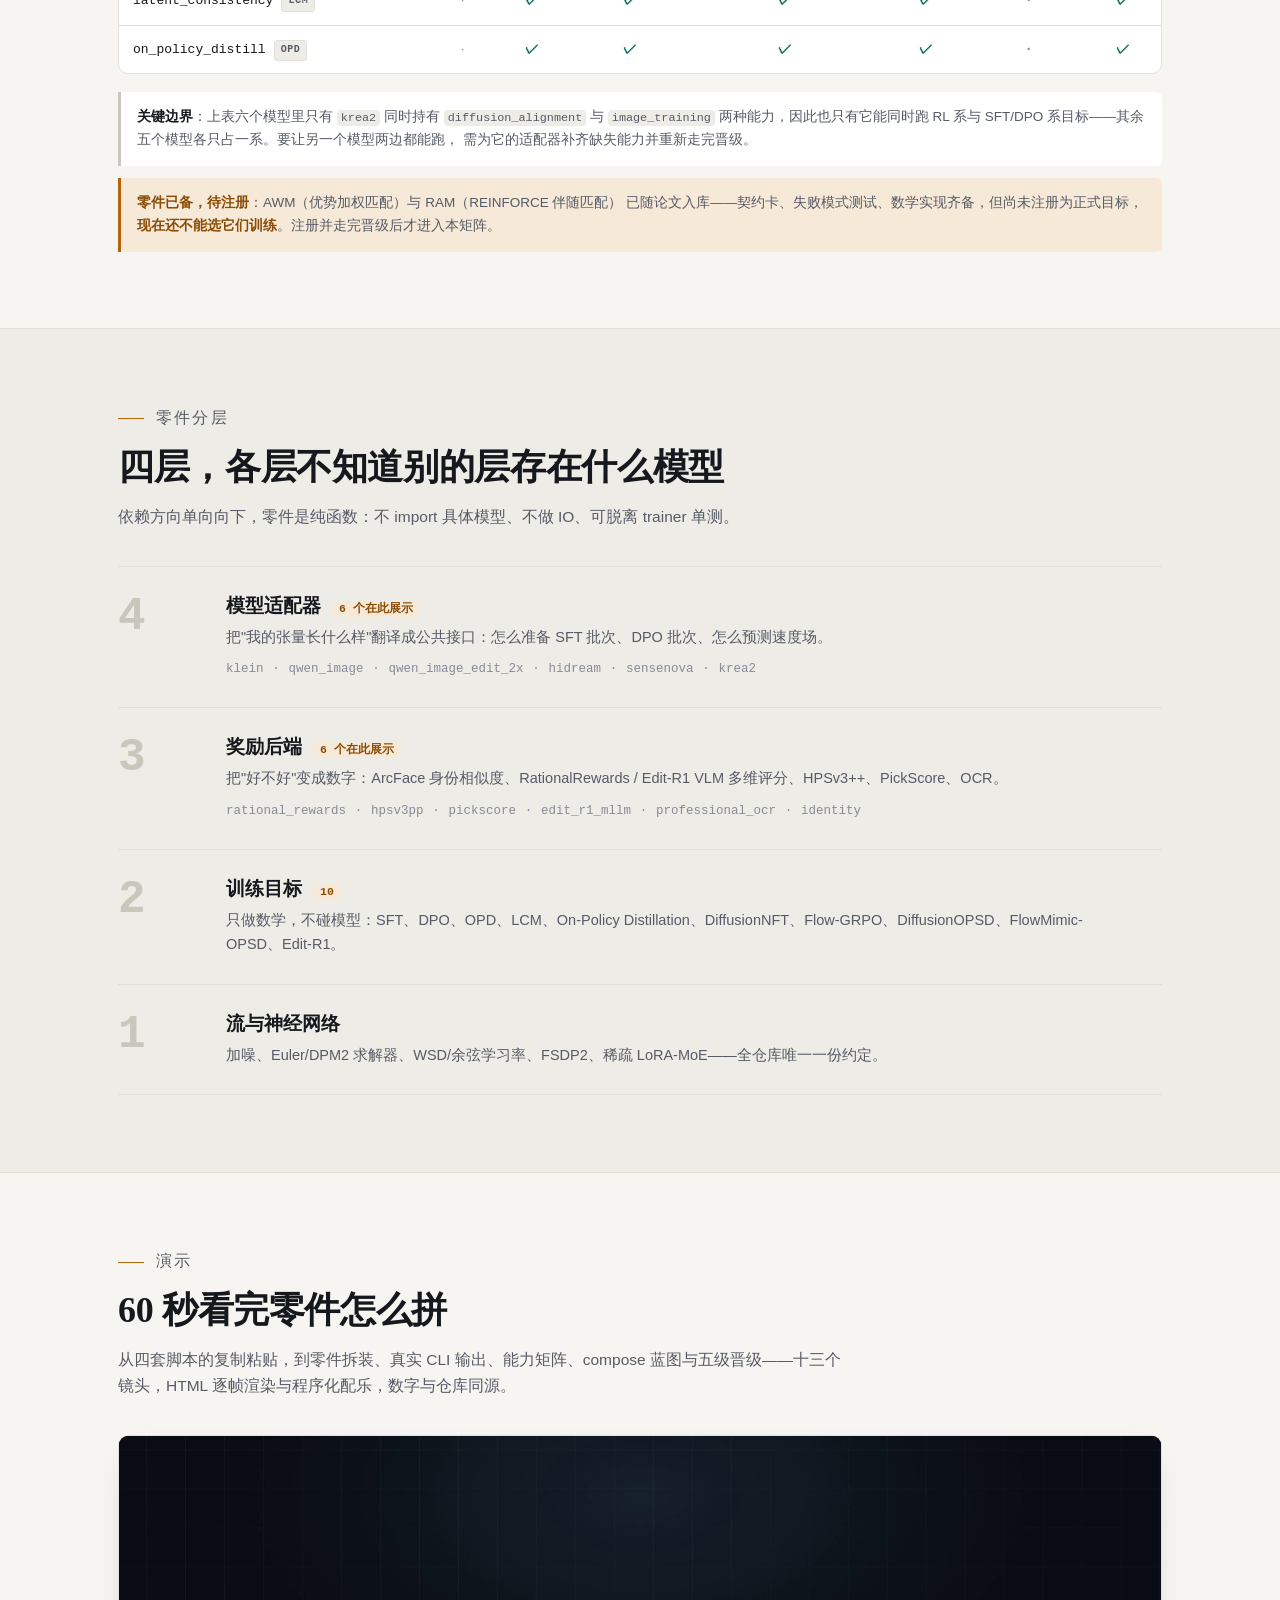
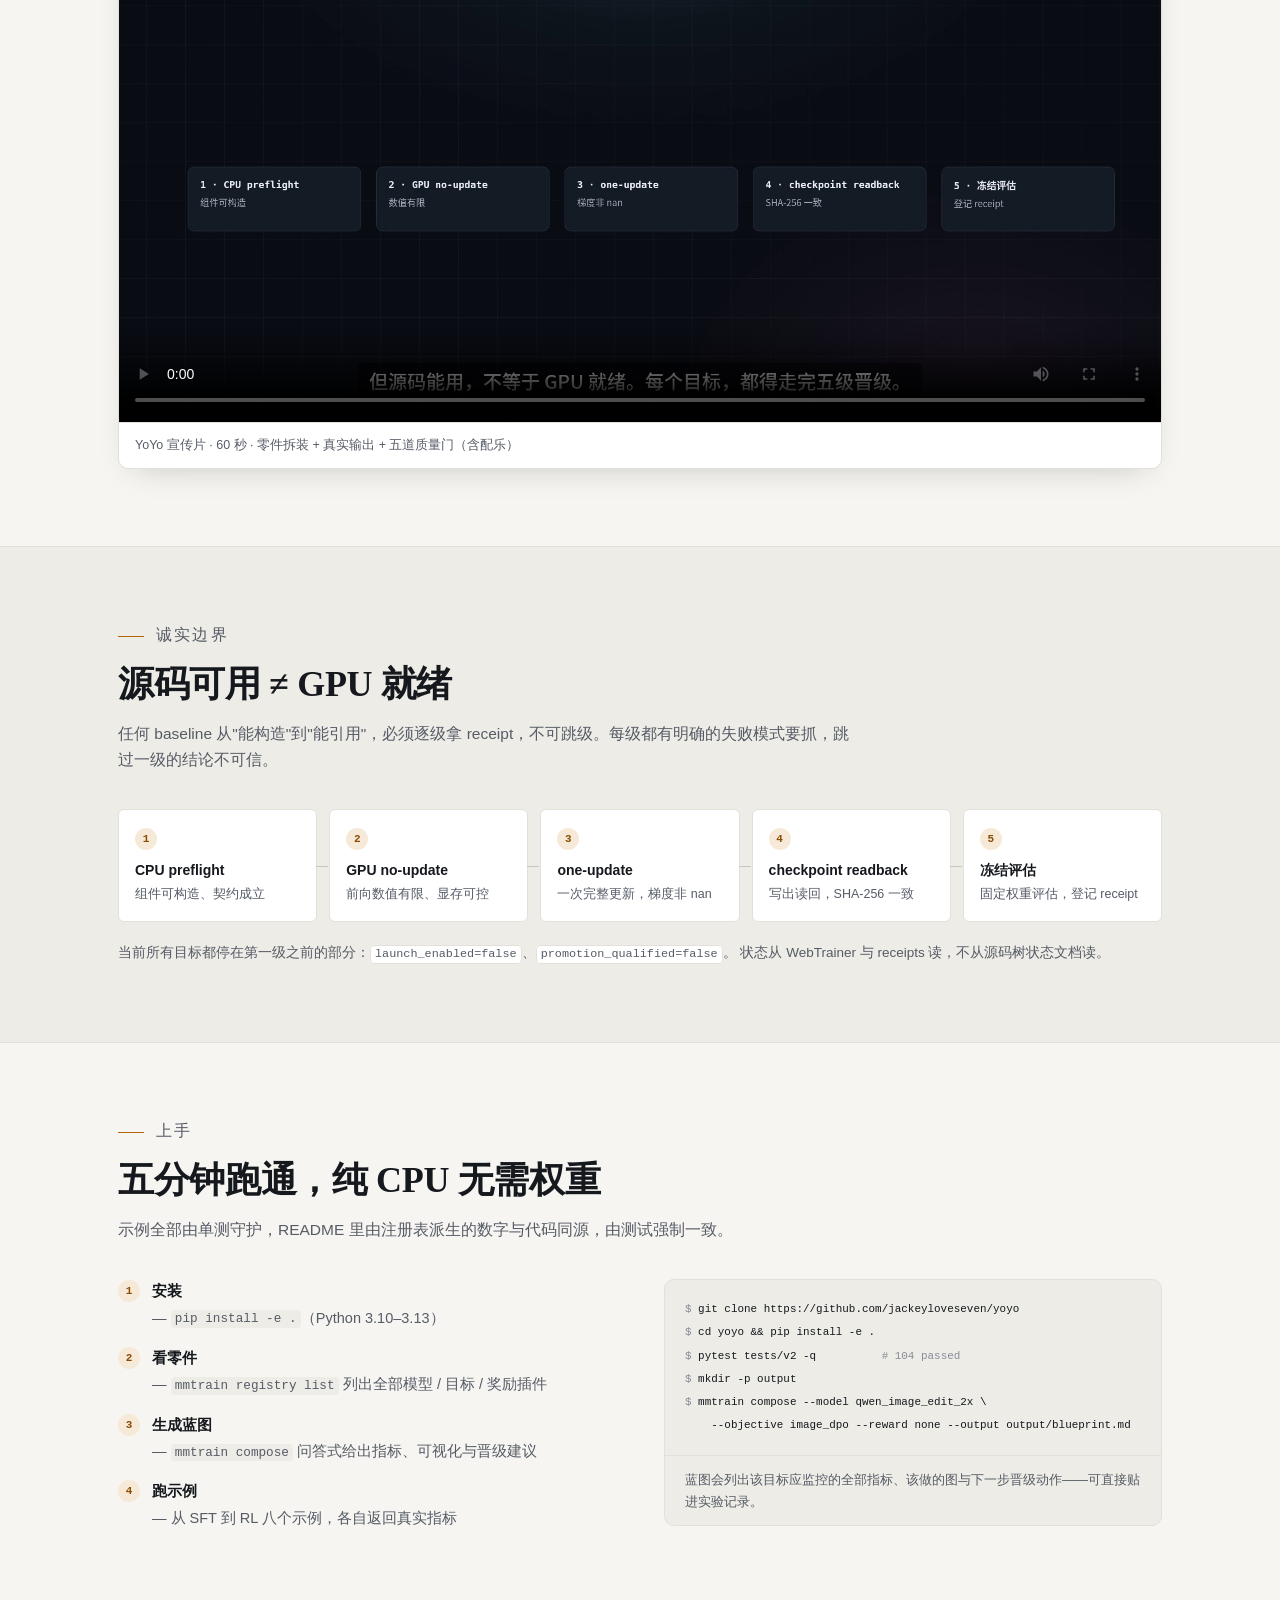
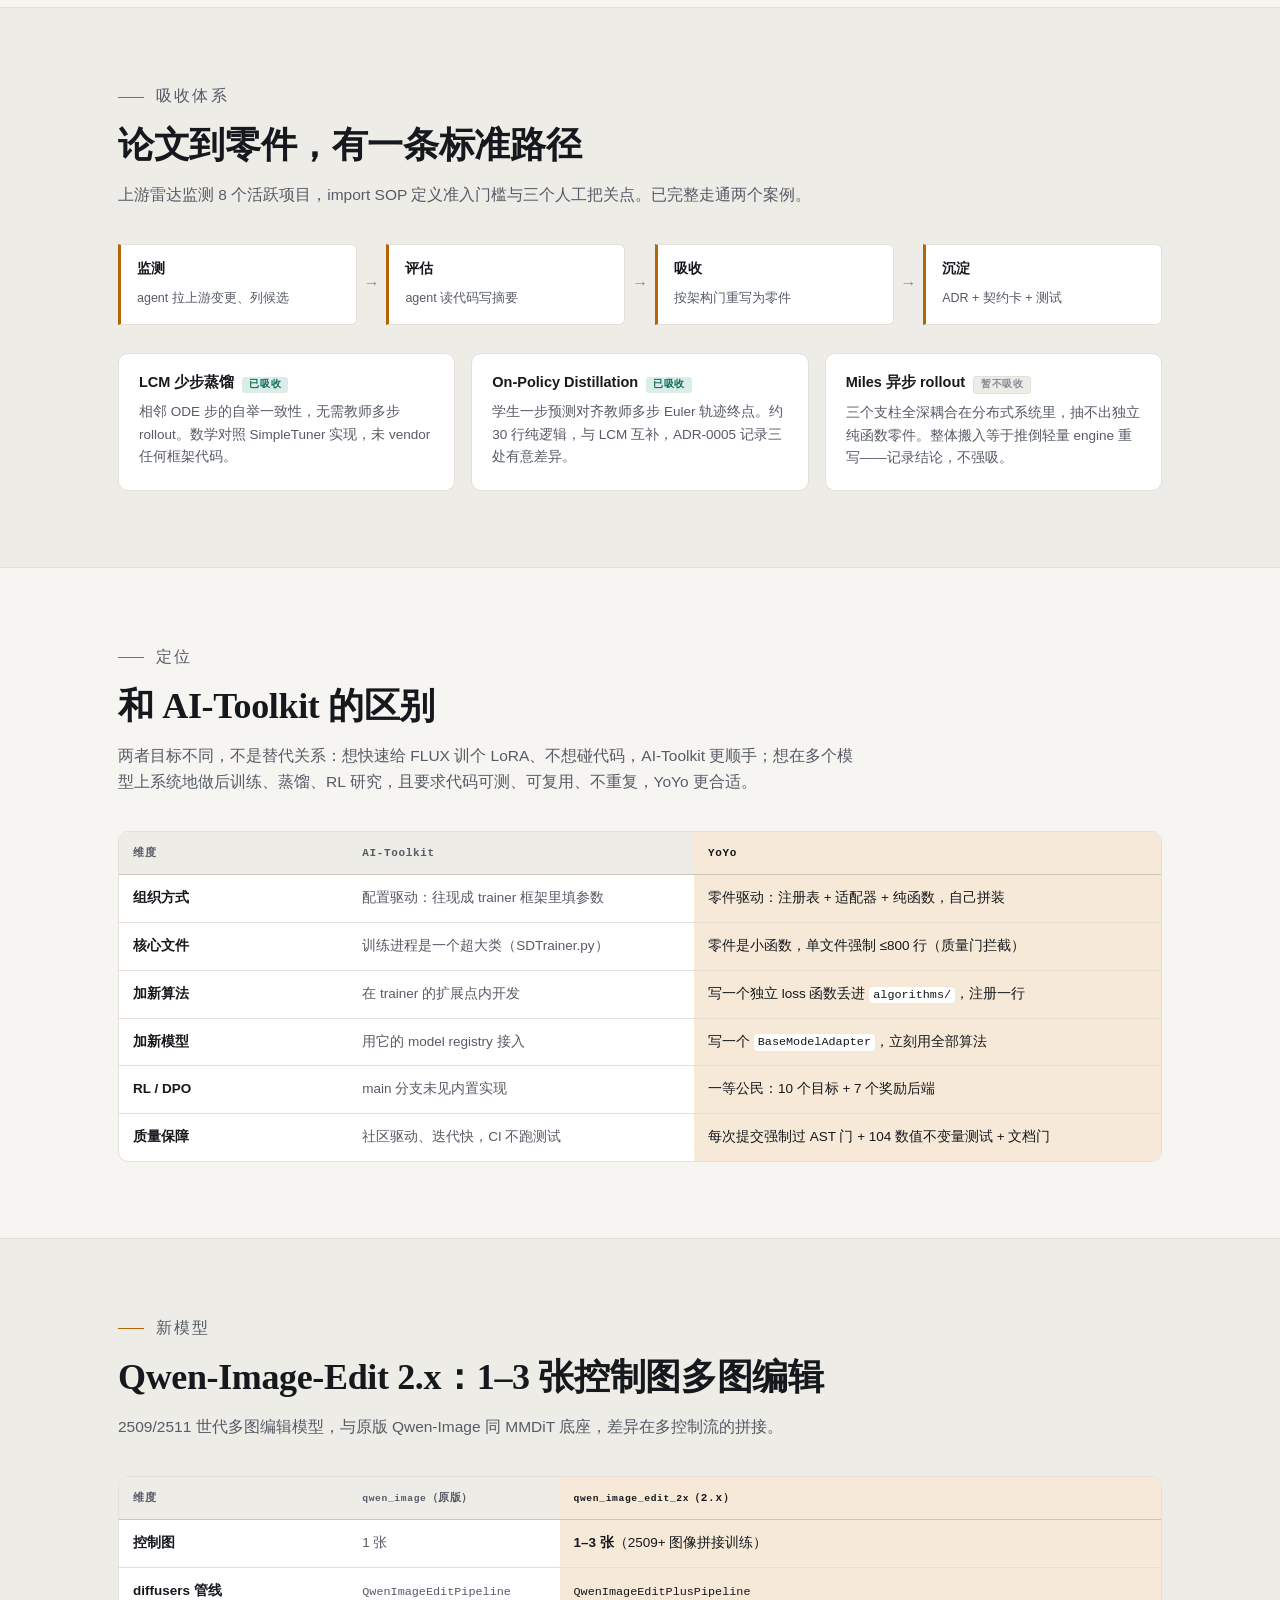
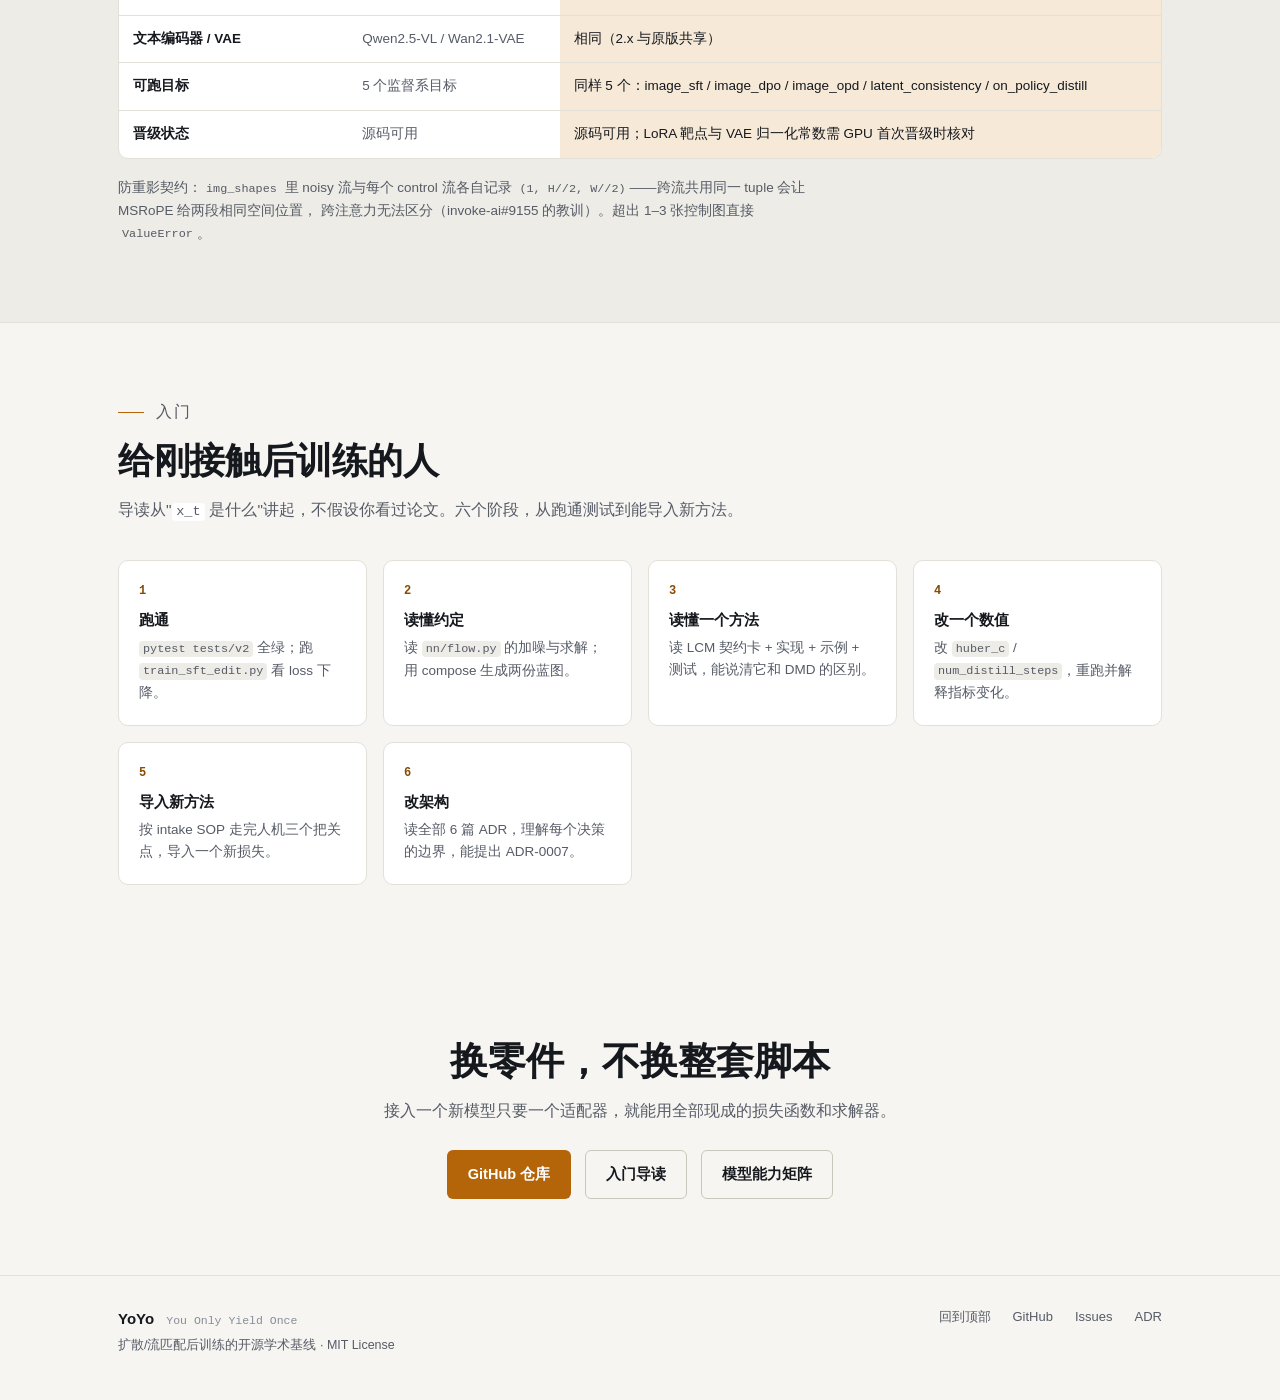
==== commit 068d1aa9: "feat(promo): 按 wallstreet-explainer 重做宣传片——口语文案 + 真实代码作素材 文案:13 句第一人称口语(60 秒),从"每读一篇新论文,仓库里就多一套训练脚本"" ====
--- a/site/index.html
+++ b/site/index.html
@@ -343,15 +343,15 @@
   <div class="wrap">
     <div class="sec-head">
       <p class="sec-eyebrow">演示</p>
-      <h2>73 秒看完零件怎么拼</h2>
-      <p>从流匹配约定 x_t=(1-t)·x_0+t·noise 的实时混合演示，到五道质量门、能力矩阵、compose 蓝图与上手命令——十个分镜，程序化绘制与配乐，数字与仓库同源。</p>
+      <h2>60 秒看完零件怎么拼</h2>
+      <p>从四套脚本的复制粘贴，到零件拆装、真实 CLI 输出、能力矩阵、compose 蓝图与五级晋级——十三个镜头，HTML 逐帧渲染与程序化配乐，数字与仓库同源。</p>
     </div>
     <figure class="video">
       <video controls playsinline preload="metadata" poster="assets/promo_poster.png">
         <source src="assets/promo.mp4" type="video/mp4">
         你的浏览器不支持内联视频，可在 <a href="https://github.com/jackeyloveseven/yoyo">GitHub 仓库</a>查看示例脚本。
       </video>
-      <figcaption>YoYo 宣传片 · 73 秒 · 流匹配概念 + 五道质量门 + compose 蓝图（含配乐）</figcaption>
+      <figcaption>YoYo 宣传片 · 60 秒 · 零件拆装 + 真实输出 + 五道质量门（含配乐）</figcaption>
     </figure>
   </div>
 </section>
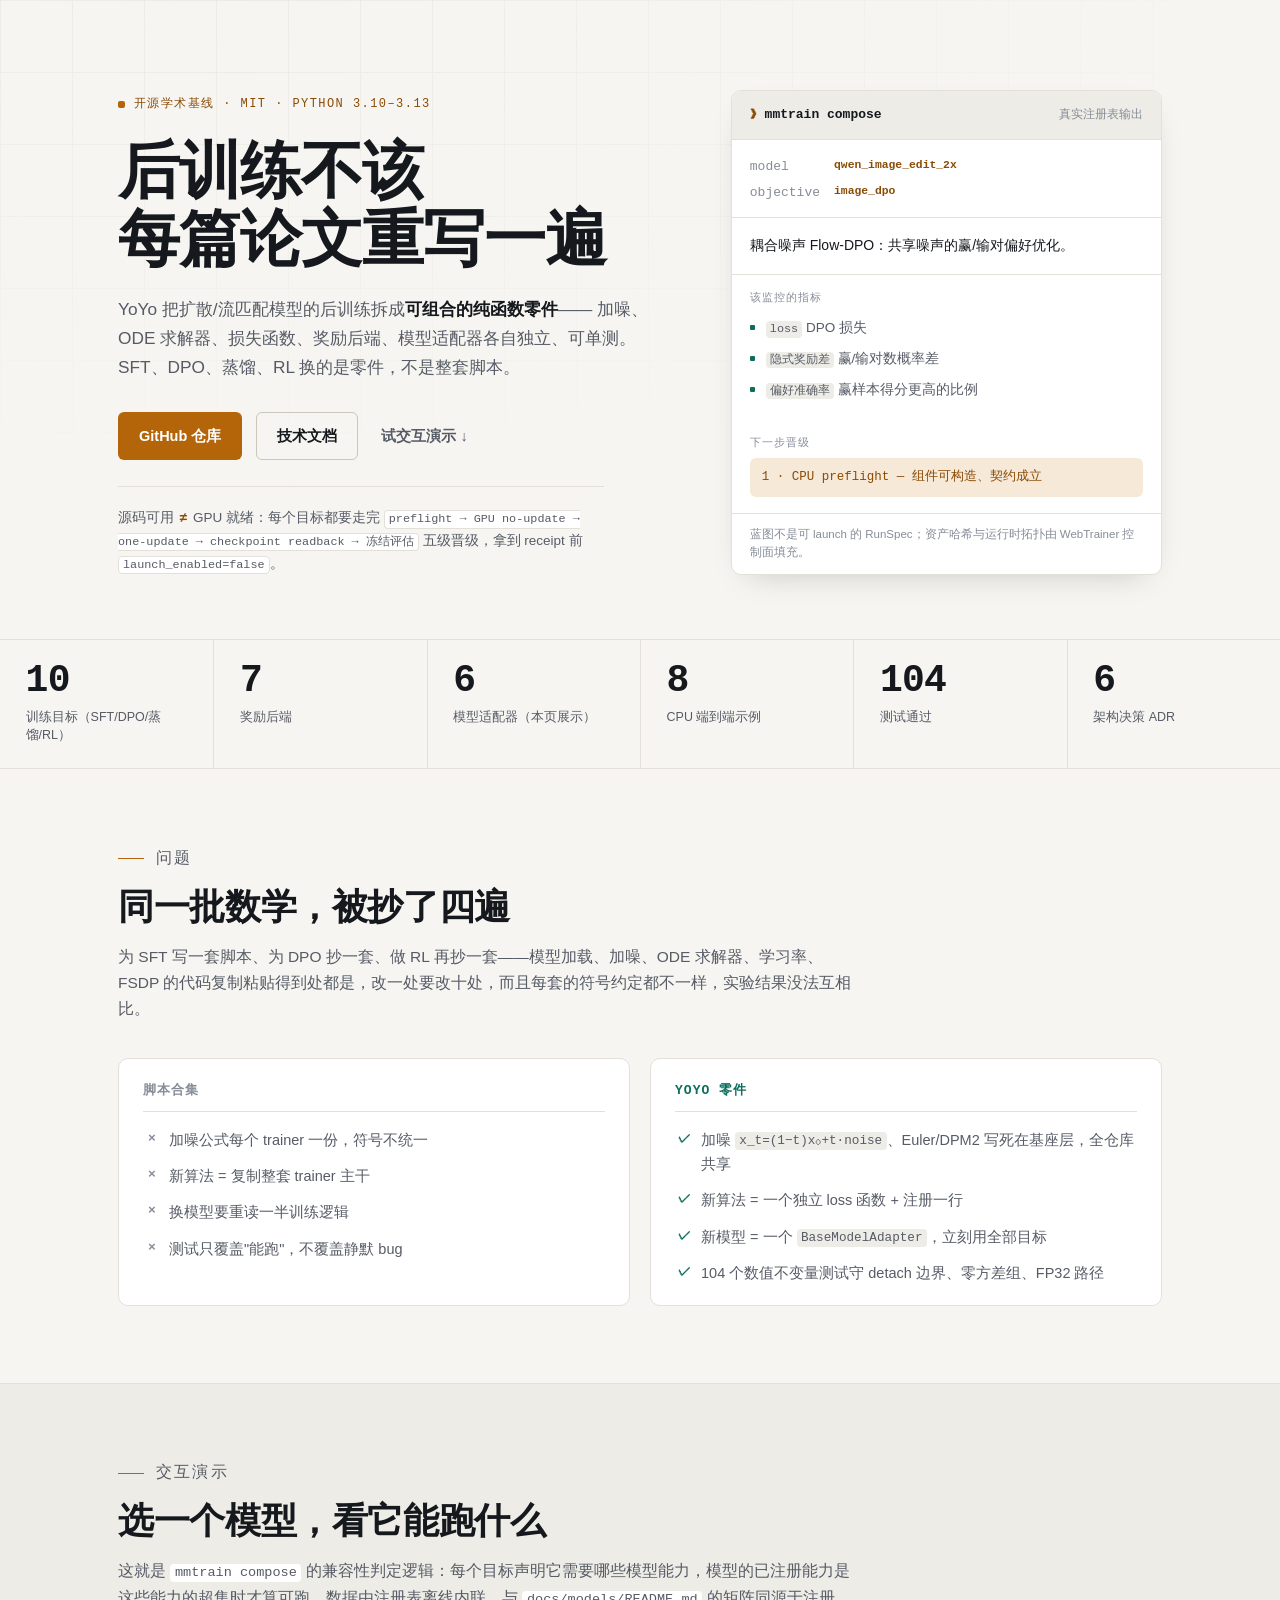
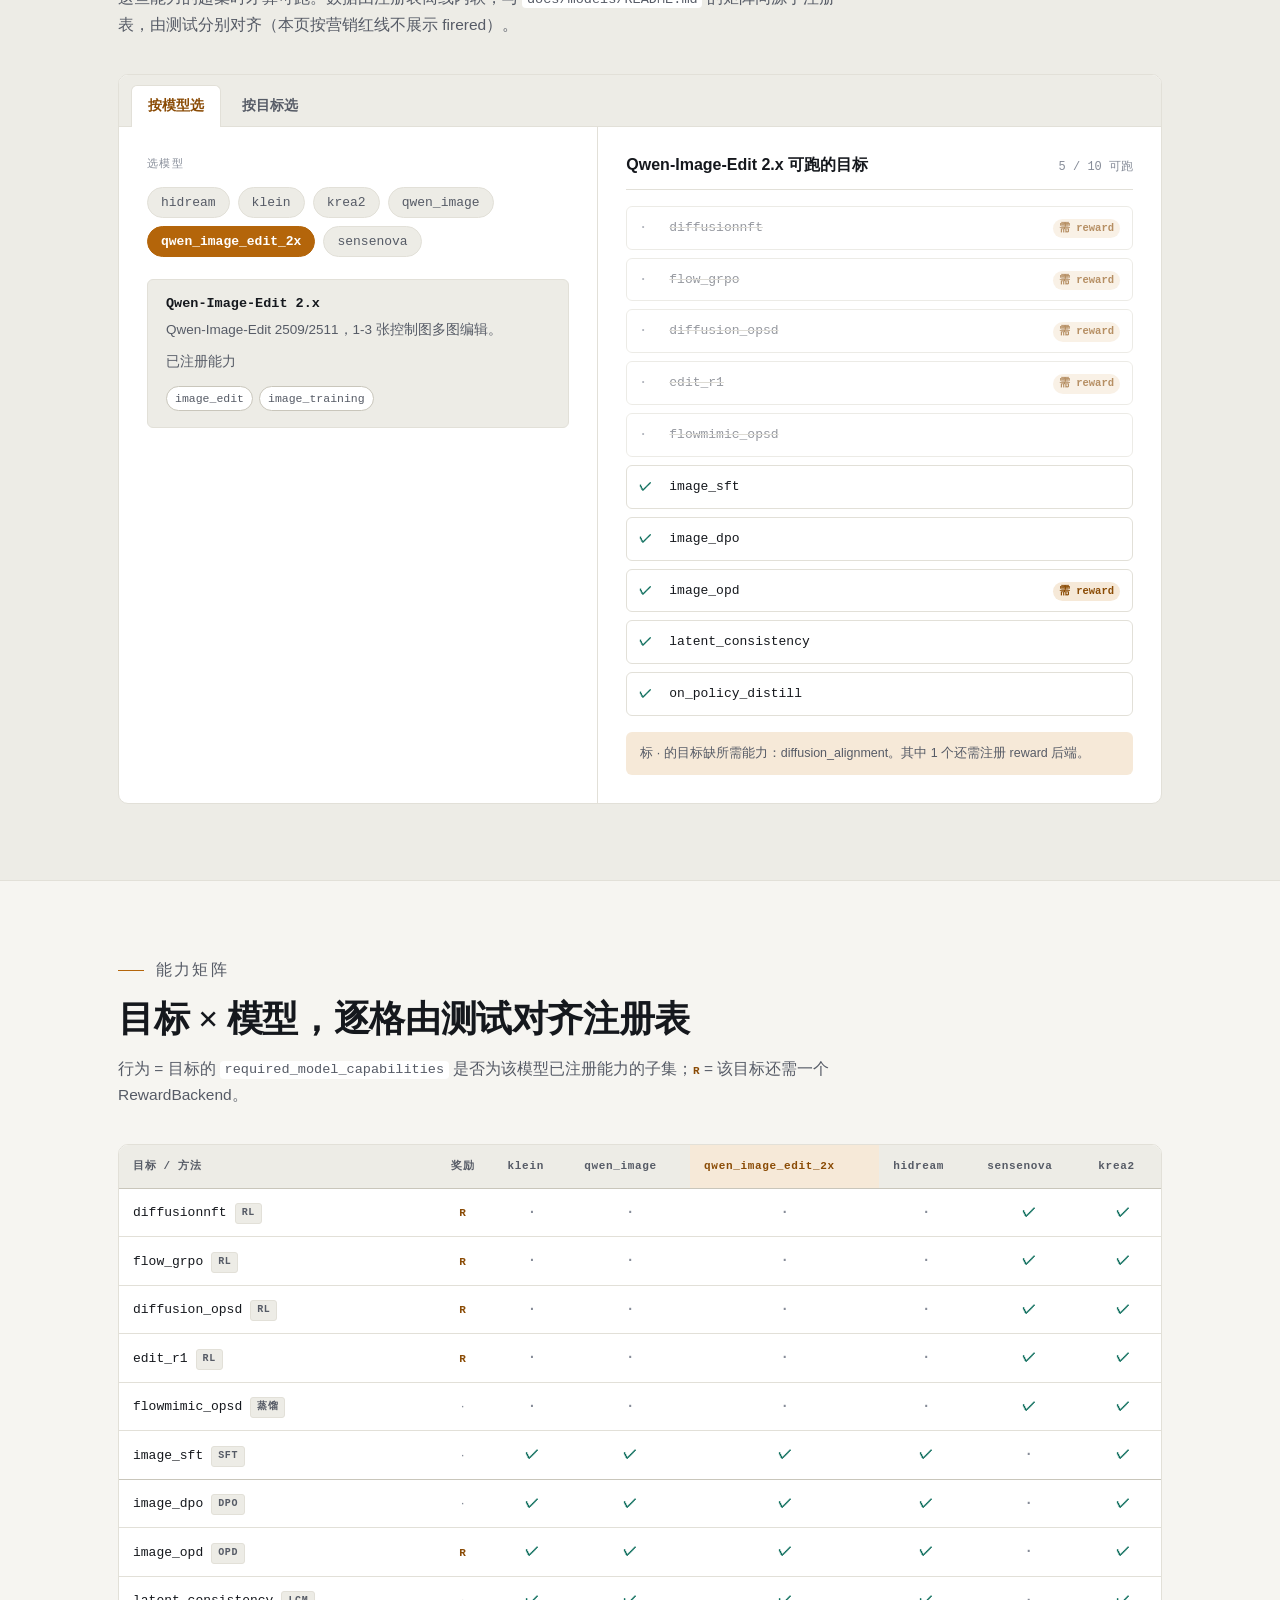
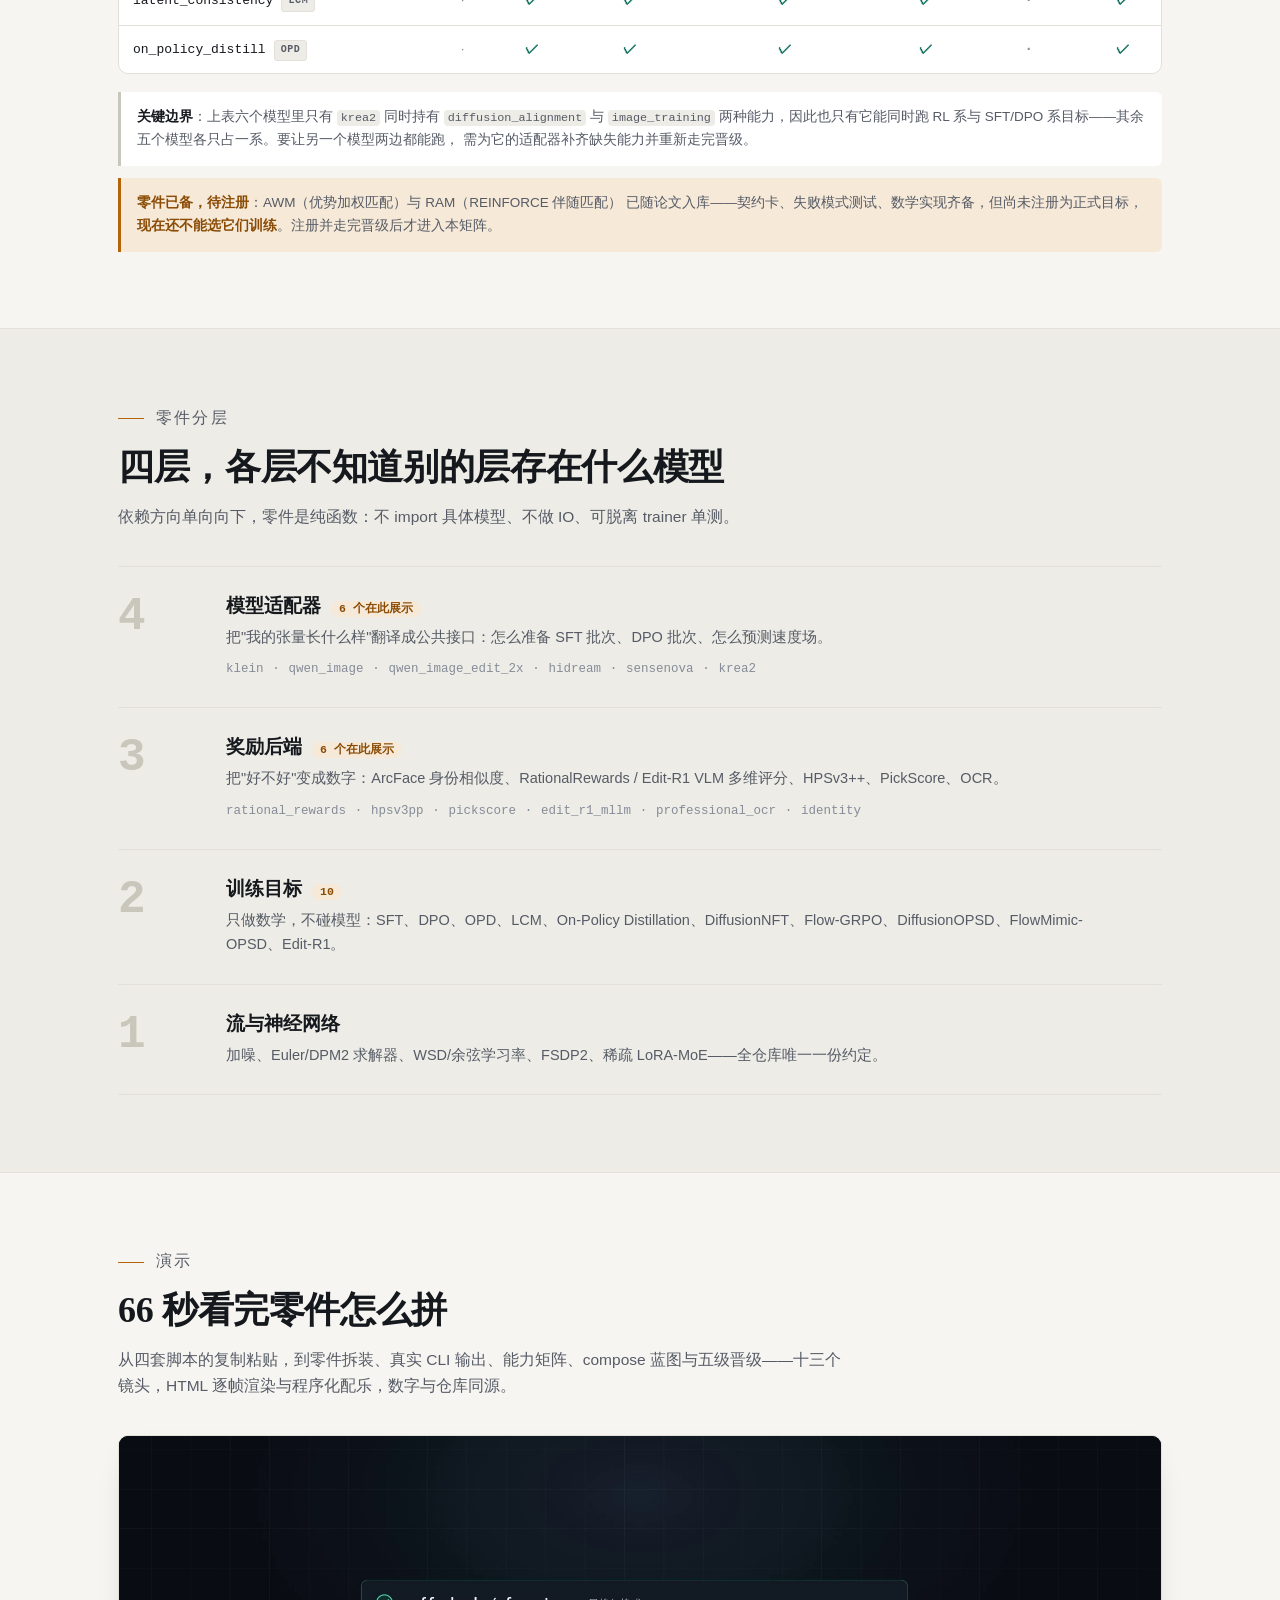
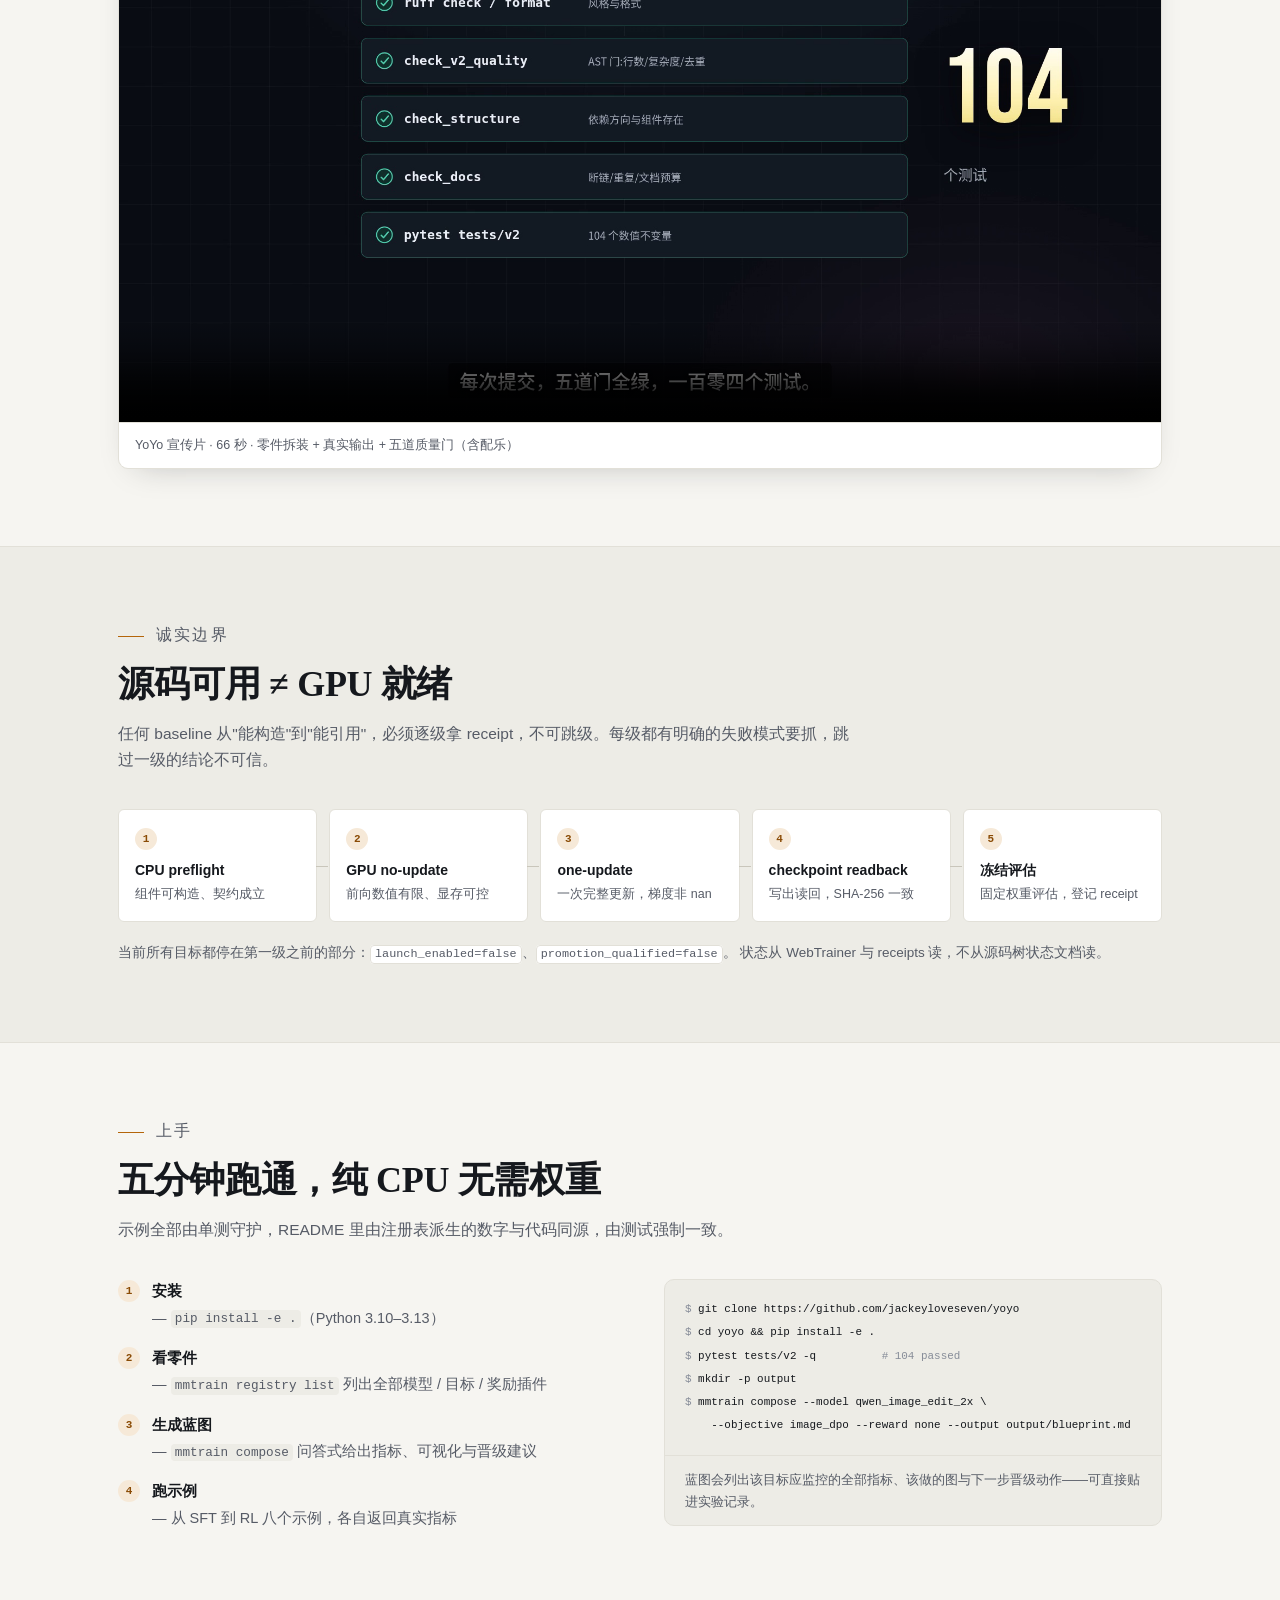
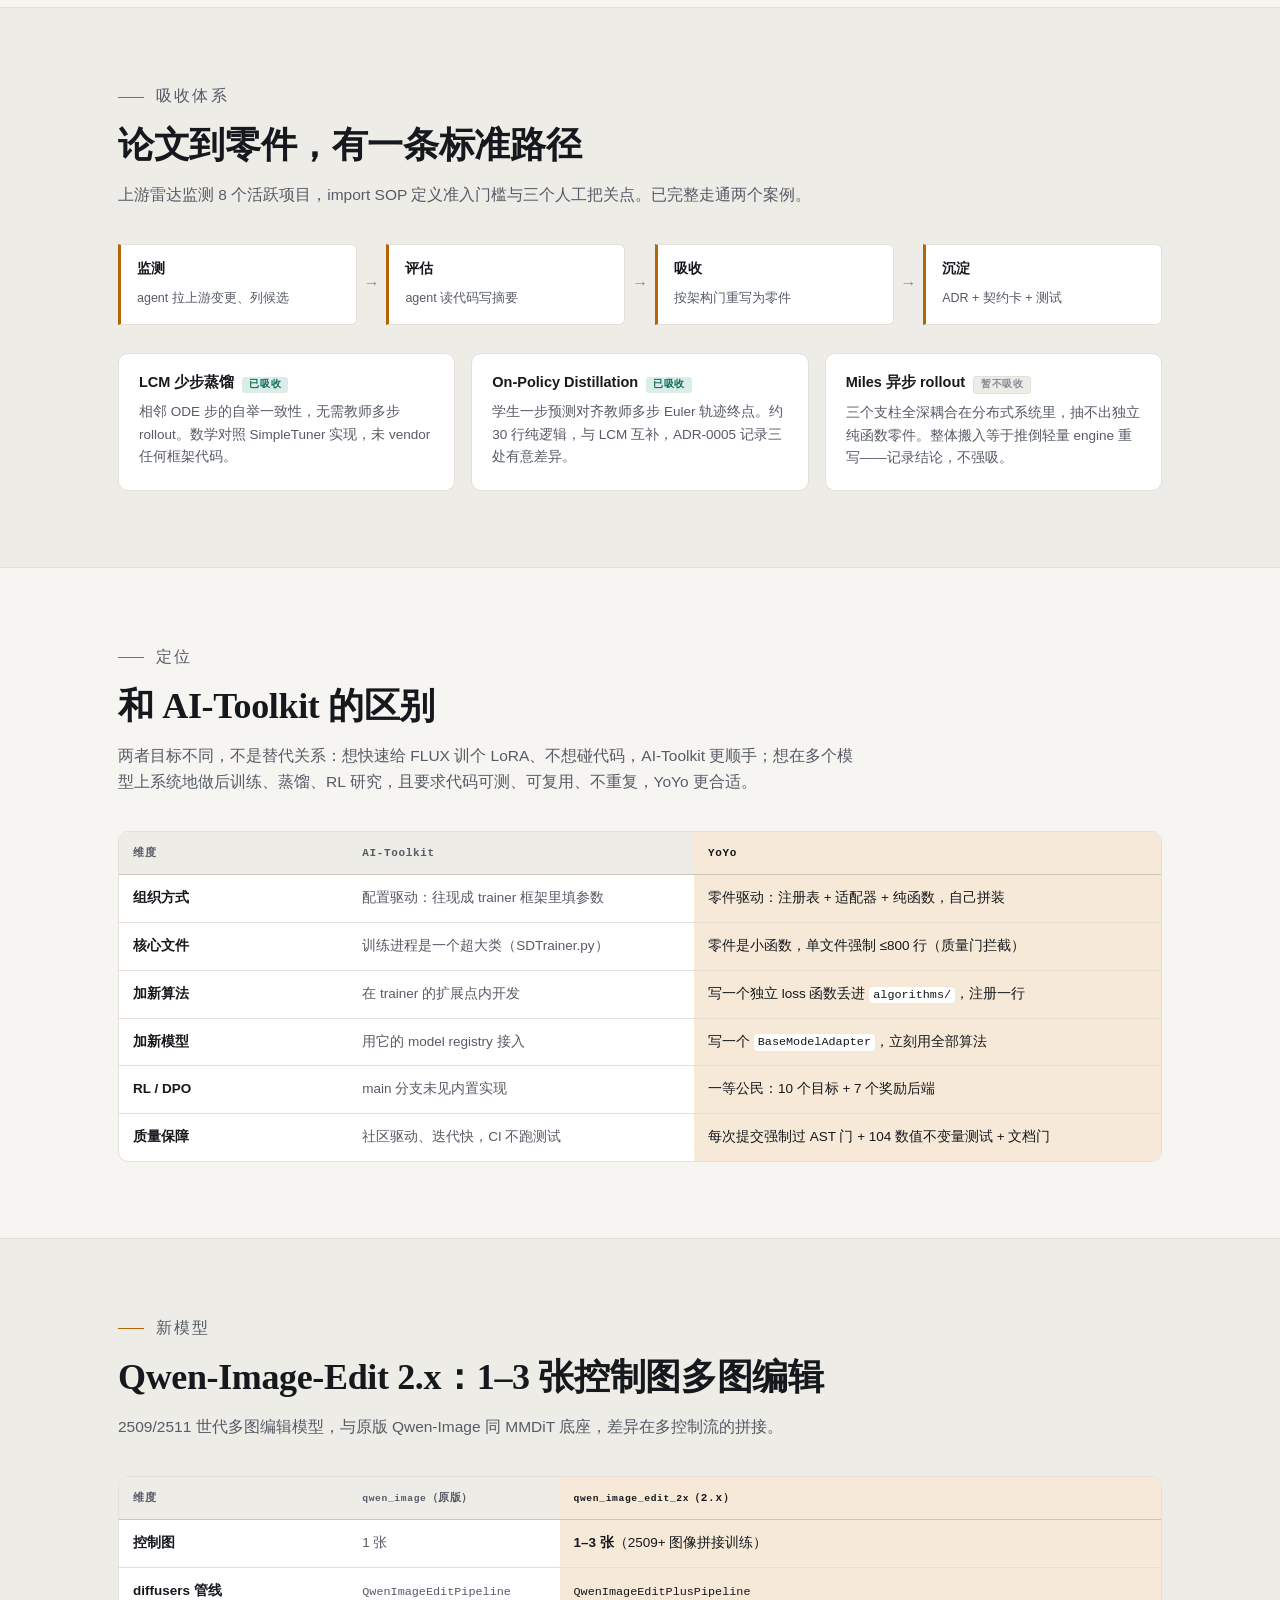
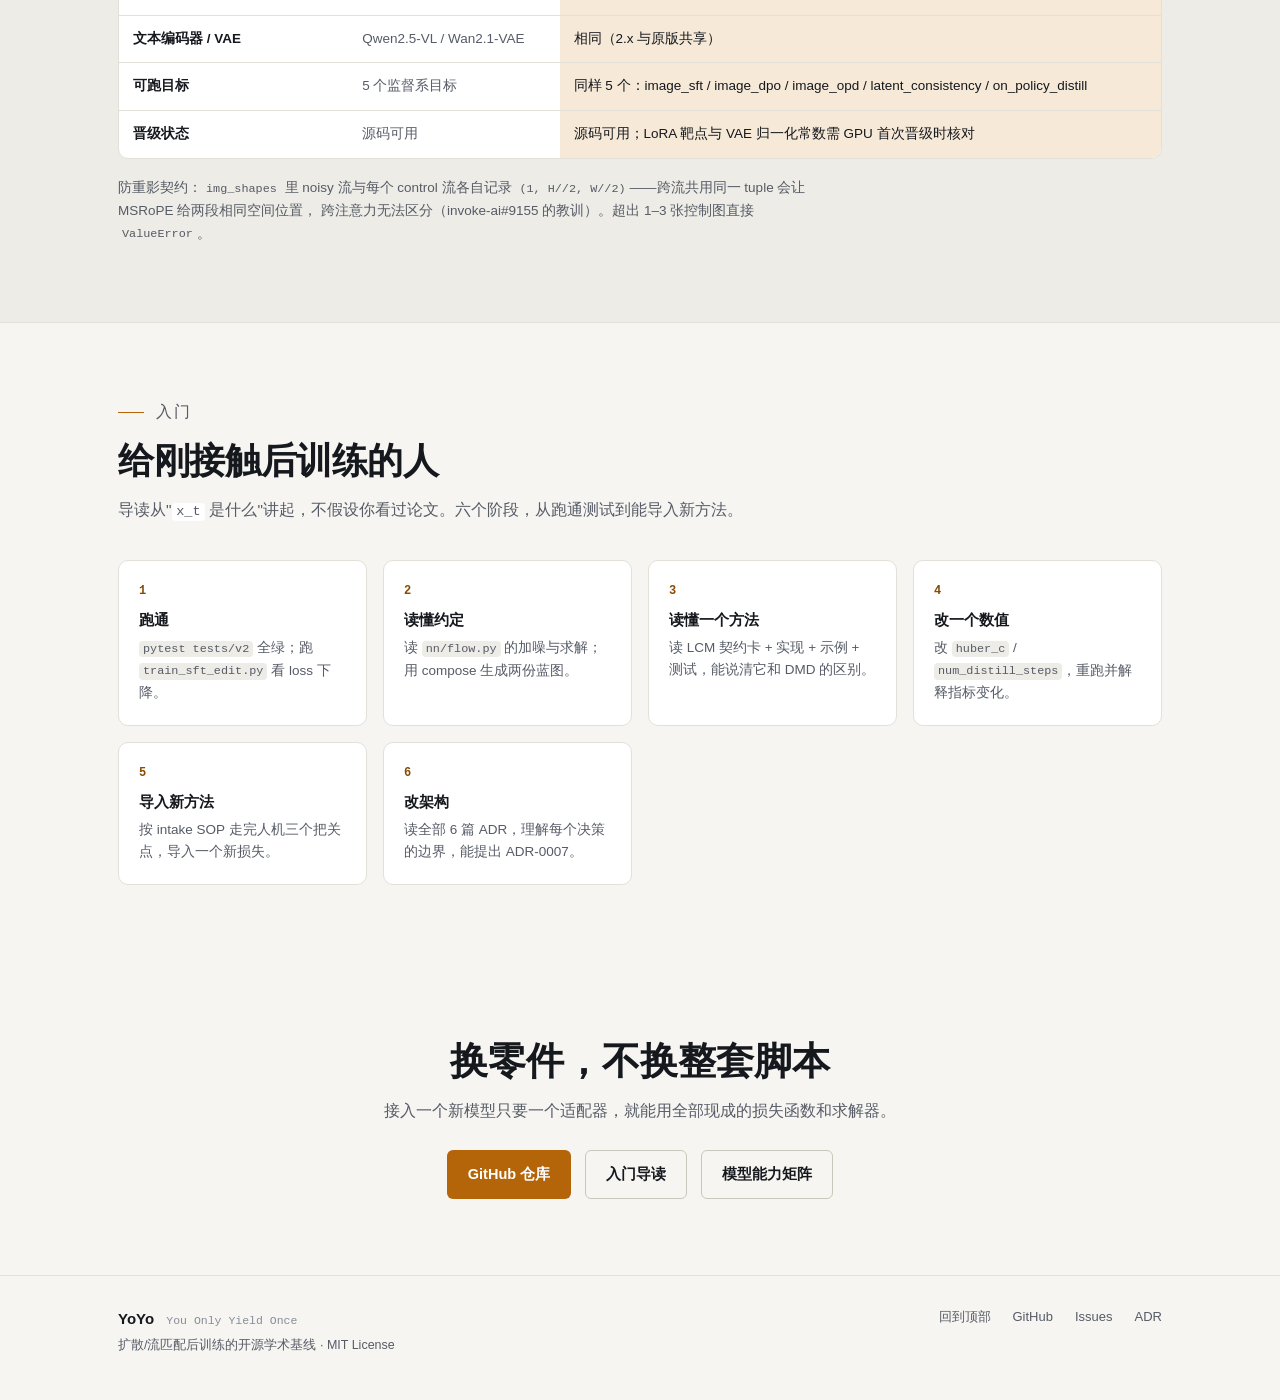
==== commit 0d97f38a: "chore(promo): 换回 edge-tts 云健配音(离线 piper 作备选) edge-tts 端点恢复后,用 zh-CN-YunjianNeural 重新生成 13 句配音,时间线 66" ====
--- a/site/index.html
+++ b/site/index.html
@@ -343,7 +343,7 @@
   <div class="wrap">
     <div class="sec-head">
       <p class="sec-eyebrow">演示</p>
-      <h2>60 秒看完零件怎么拼</h2>
+      <h2>66 秒看完零件怎么拼</h2>
       <p>从四套脚本的复制粘贴，到零件拆装、真实 CLI 输出、能力矩阵、compose 蓝图与五级晋级——十三个镜头，HTML 逐帧渲染与程序化配乐，数字与仓库同源。</p>
     </div>
     <figure class="video">
@@ -351,7 +351,7 @@
         <source src="assets/promo.mp4" type="video/mp4">
         你的浏览器不支持内联视频，可在 <a href="https://github.com/jackeyloveseven/yoyo">GitHub 仓库</a>查看示例脚本。
       </video>
-      <figcaption>YoYo 宣传片 · 60 秒 · 零件拆装 + 真实输出 + 五道质量门（含配乐）</figcaption>
+      <figcaption>YoYo 宣传片 · 66 秒 · 零件拆装 + 真实输出 + 五道质量门（含配乐）</figcaption>
     </figure>
   </div>
 </section>
